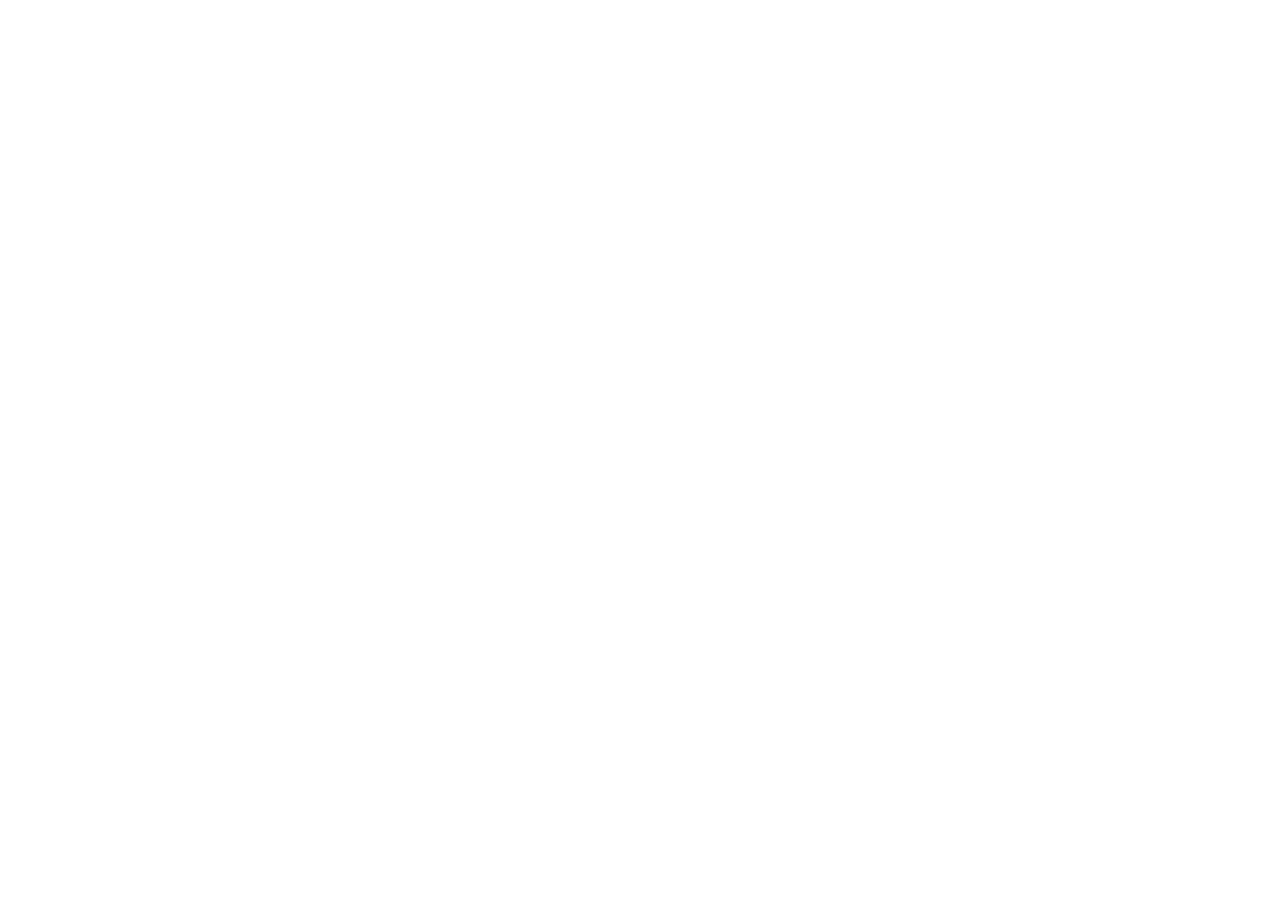
==== index.html @ d7250aea "first commit" ====
<!DOCTYPE html>
<html lang="en">
<head>
    <meta charset="UTF-8">
    <meta name="viewport" content="width=device-width, initial-scale=1.0">
    <title>Document</title>
</head>
<body>
    
</body>
</html>
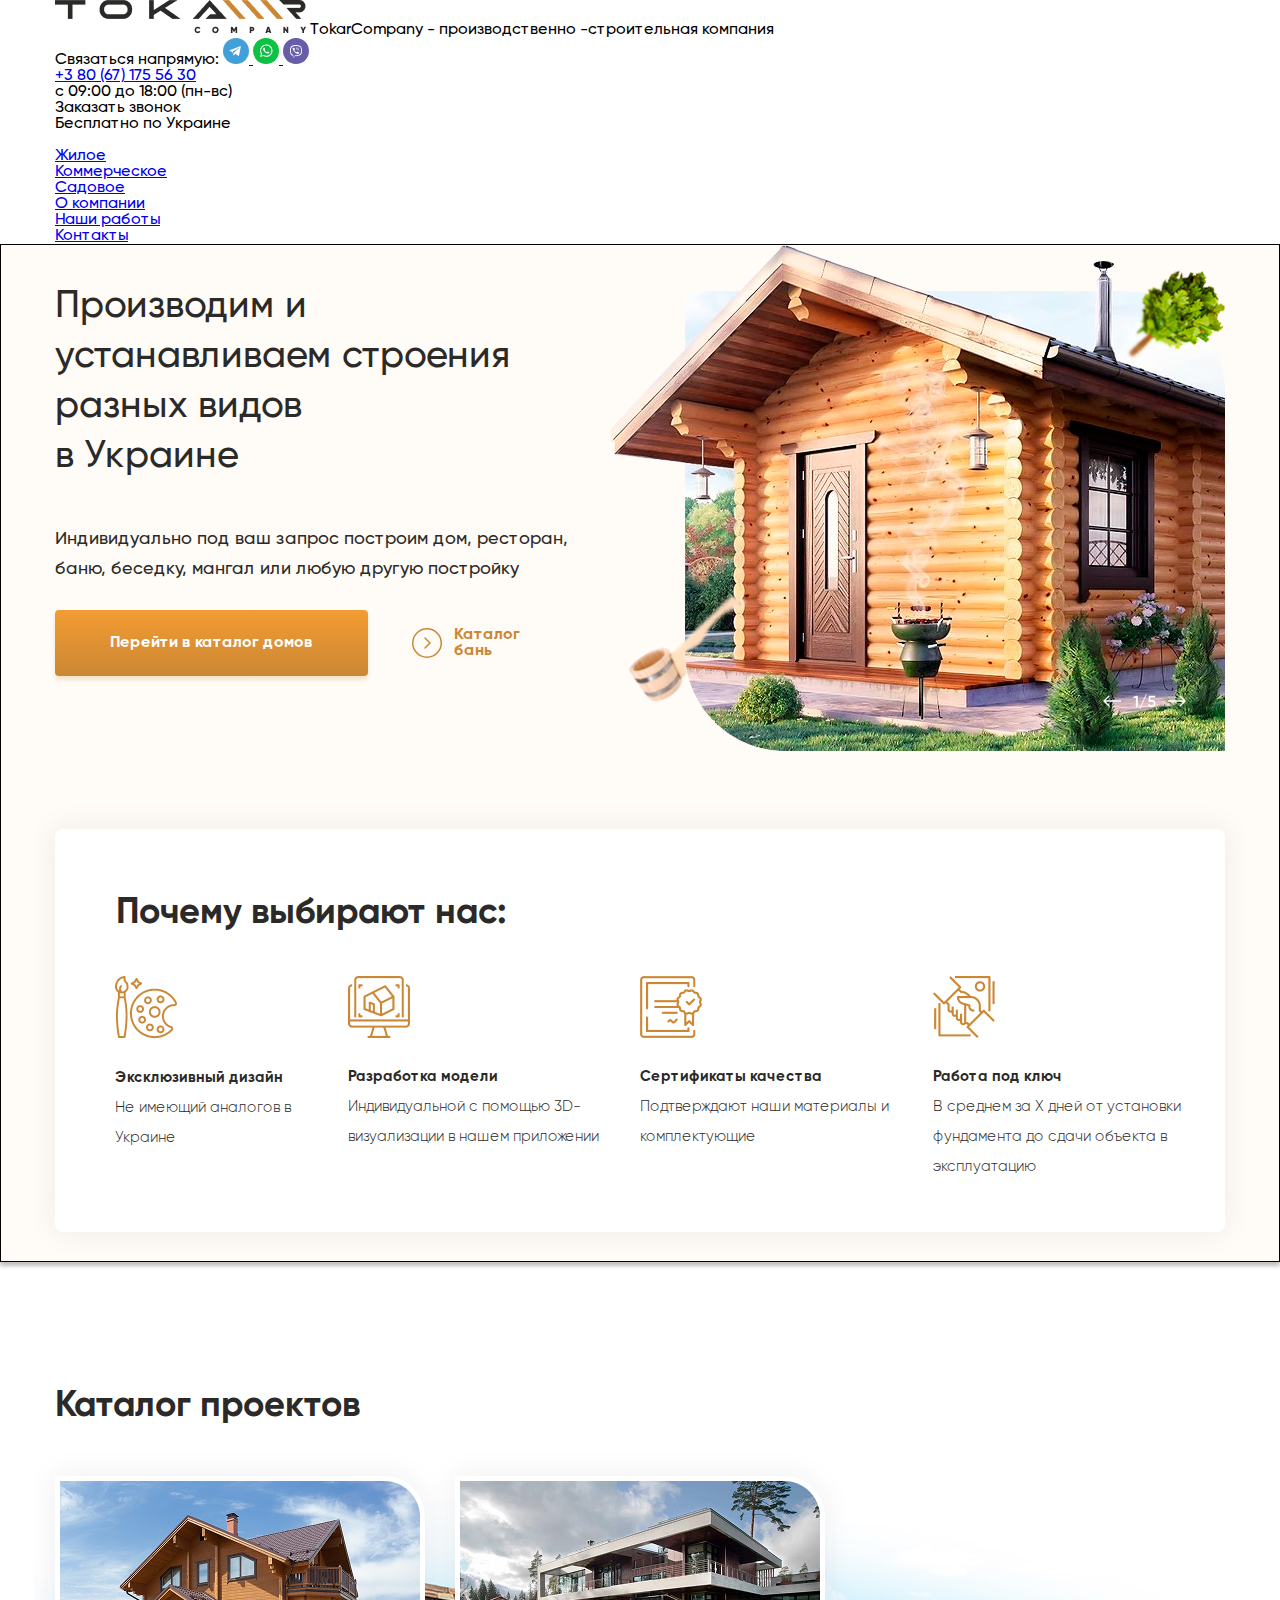
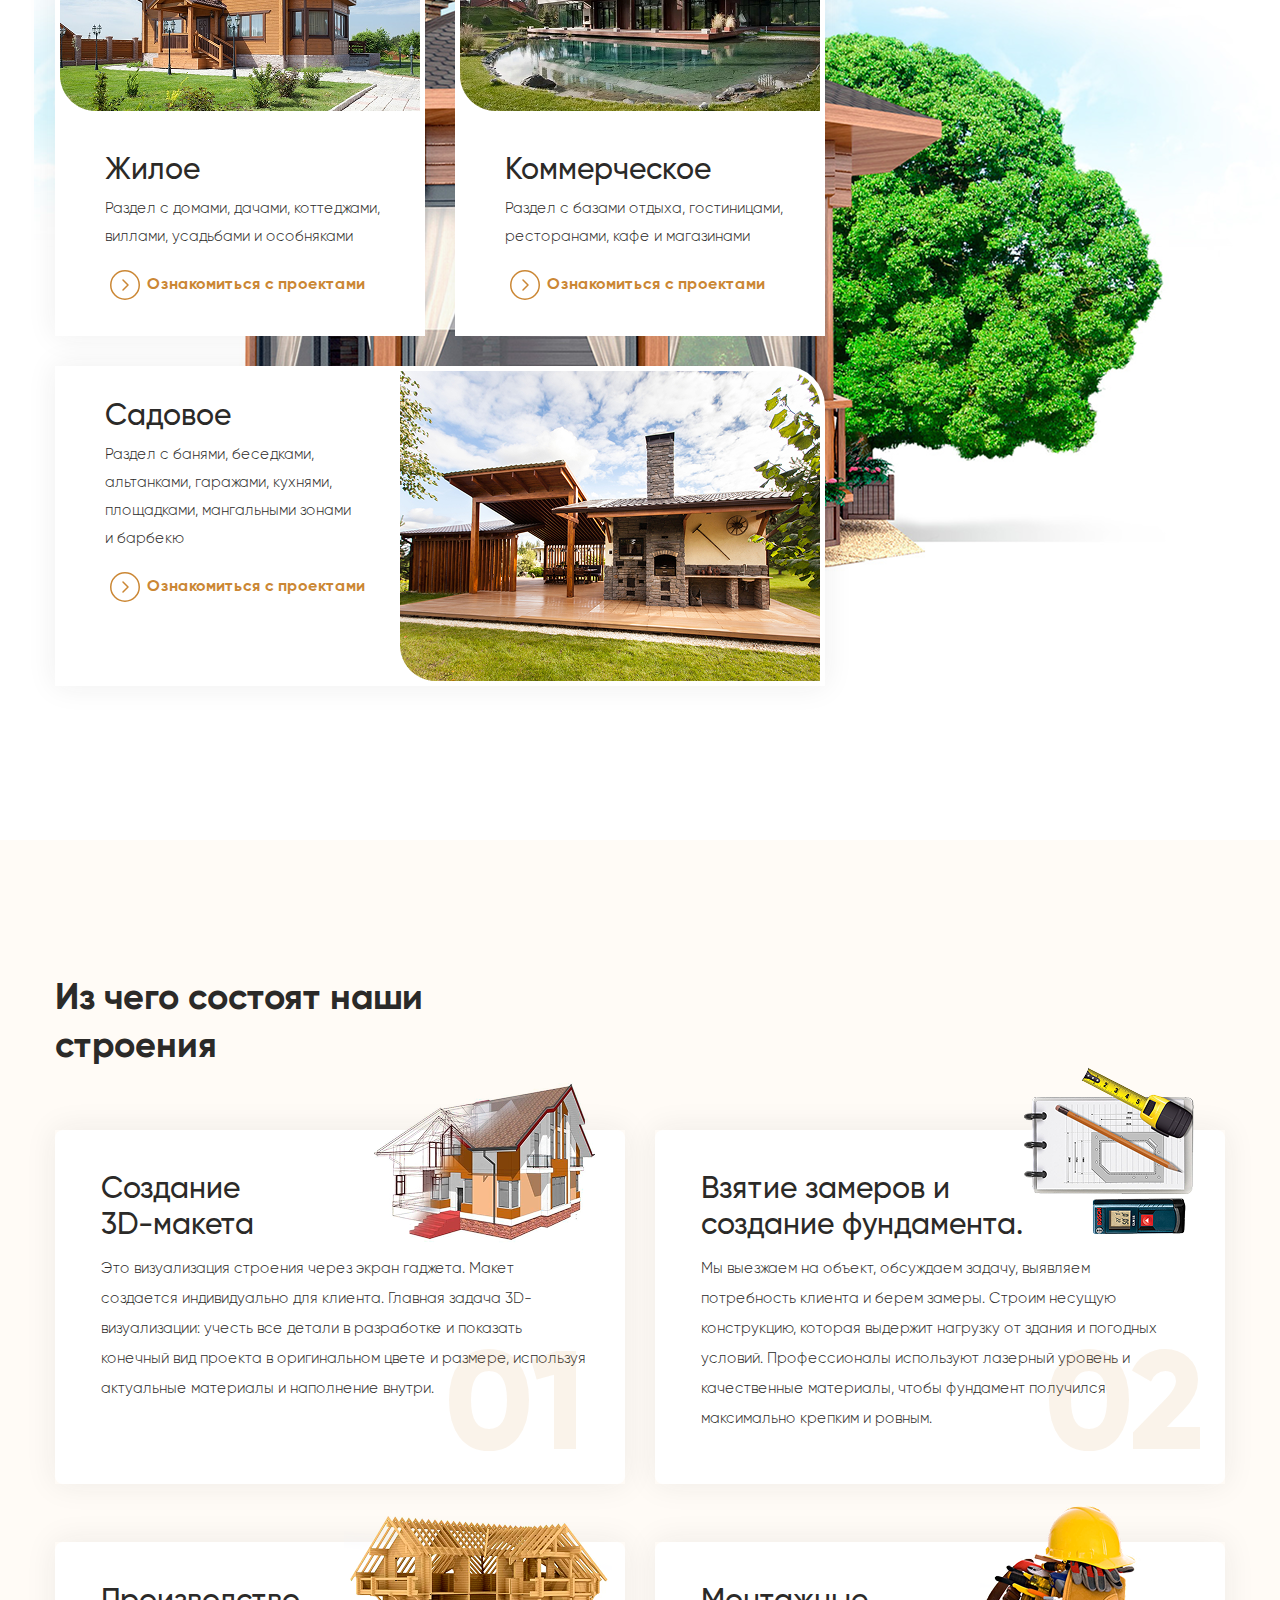
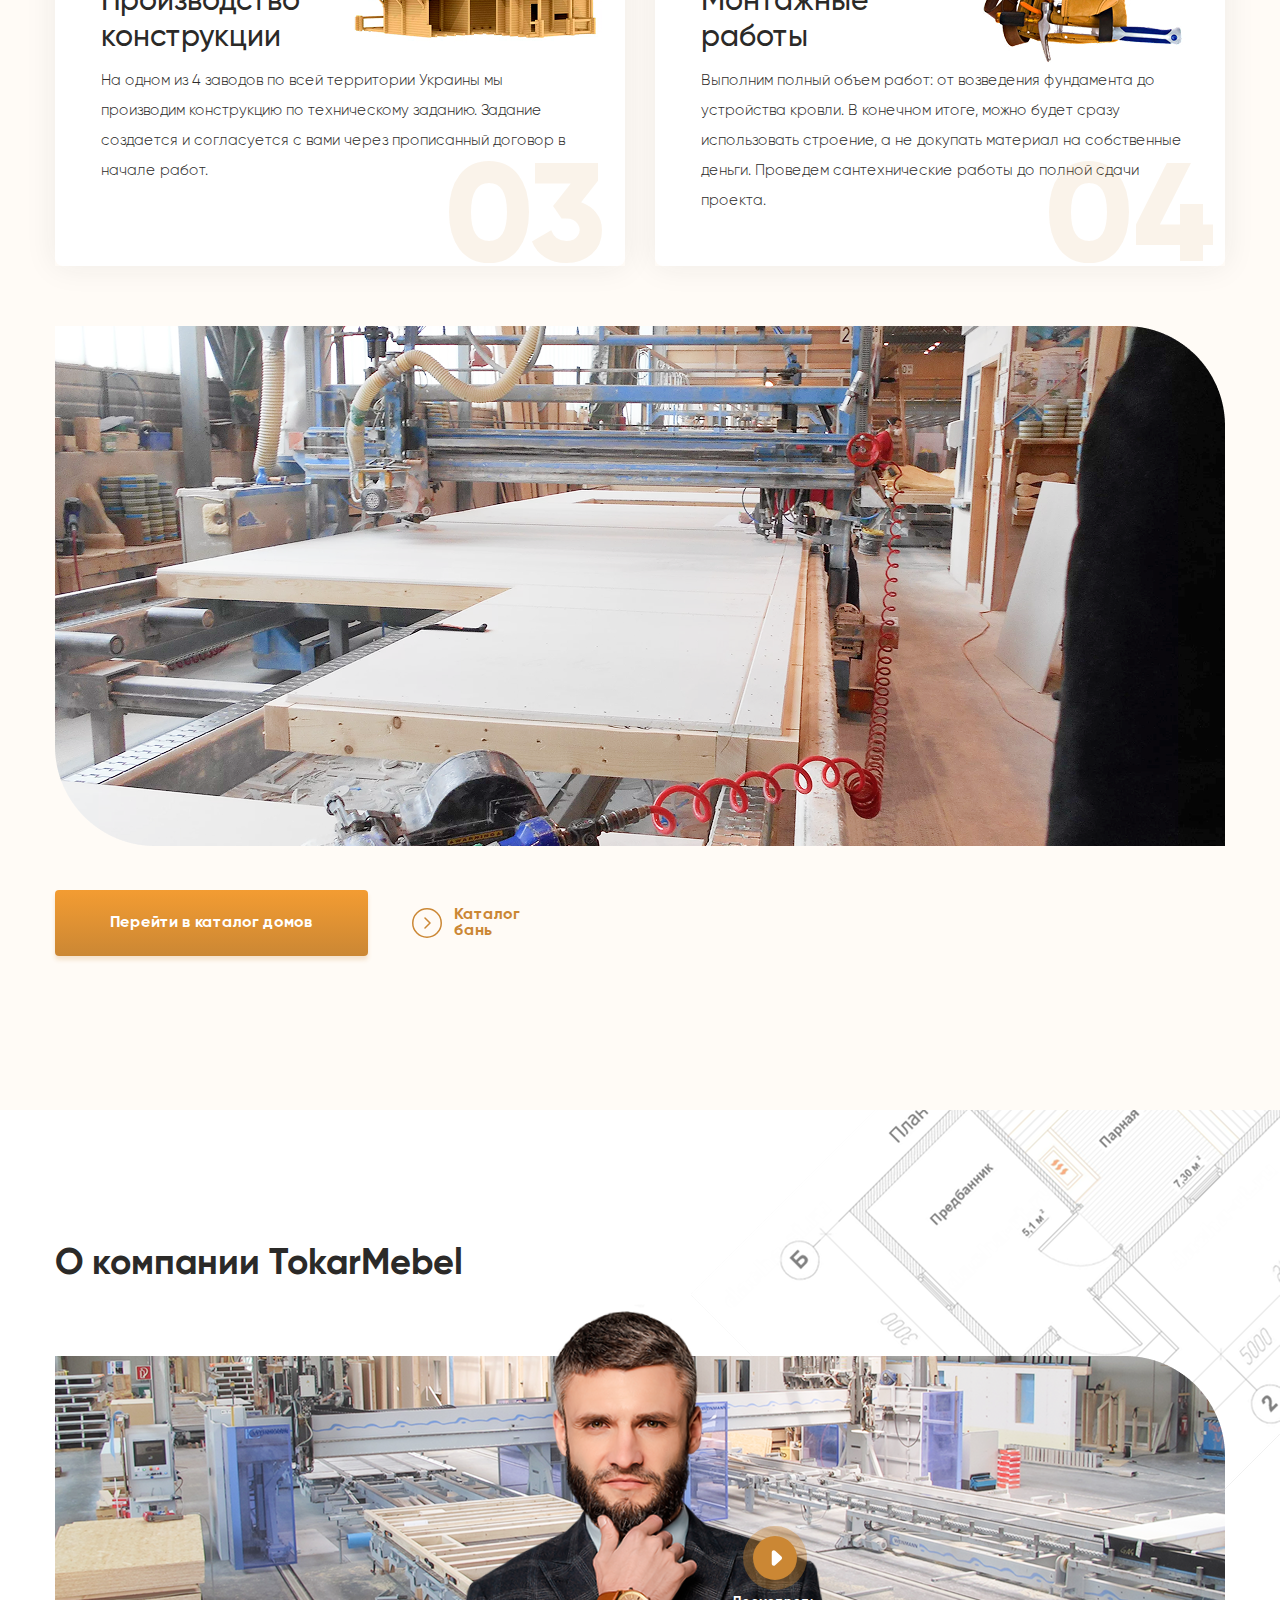
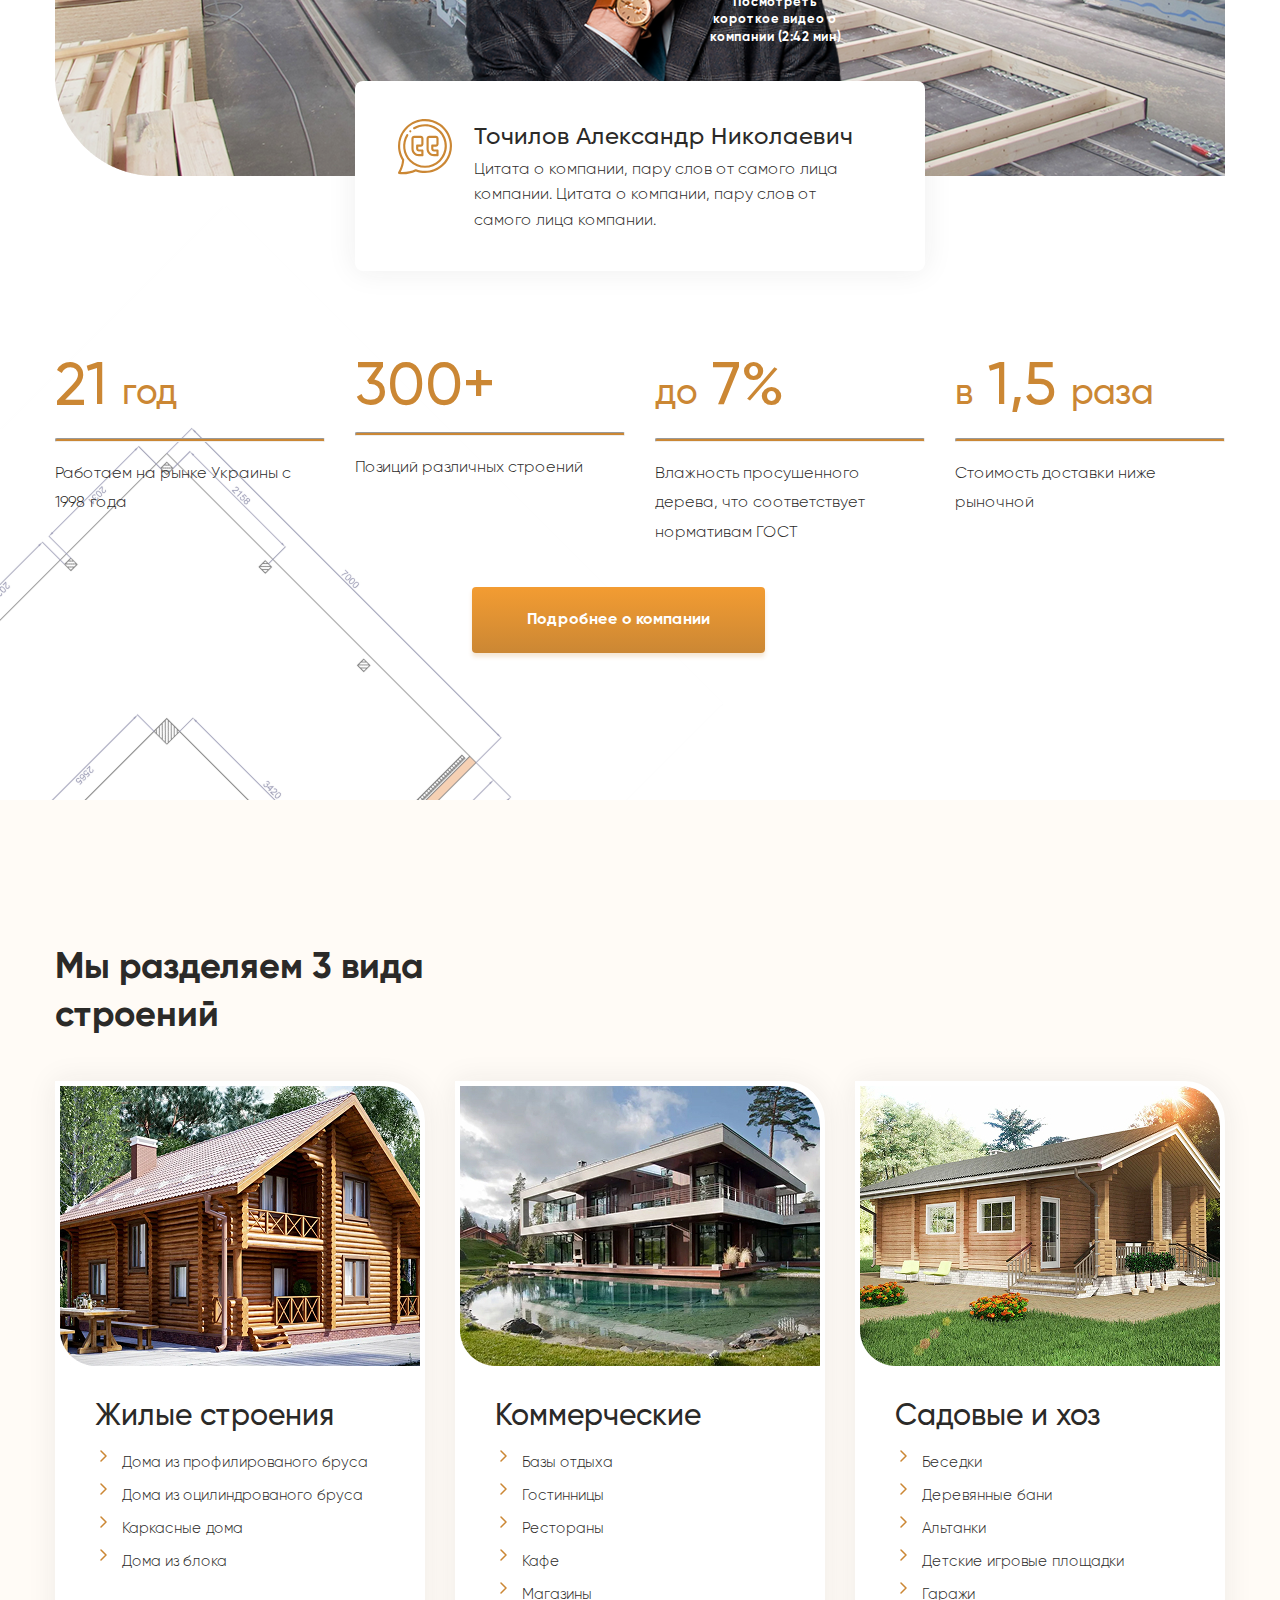
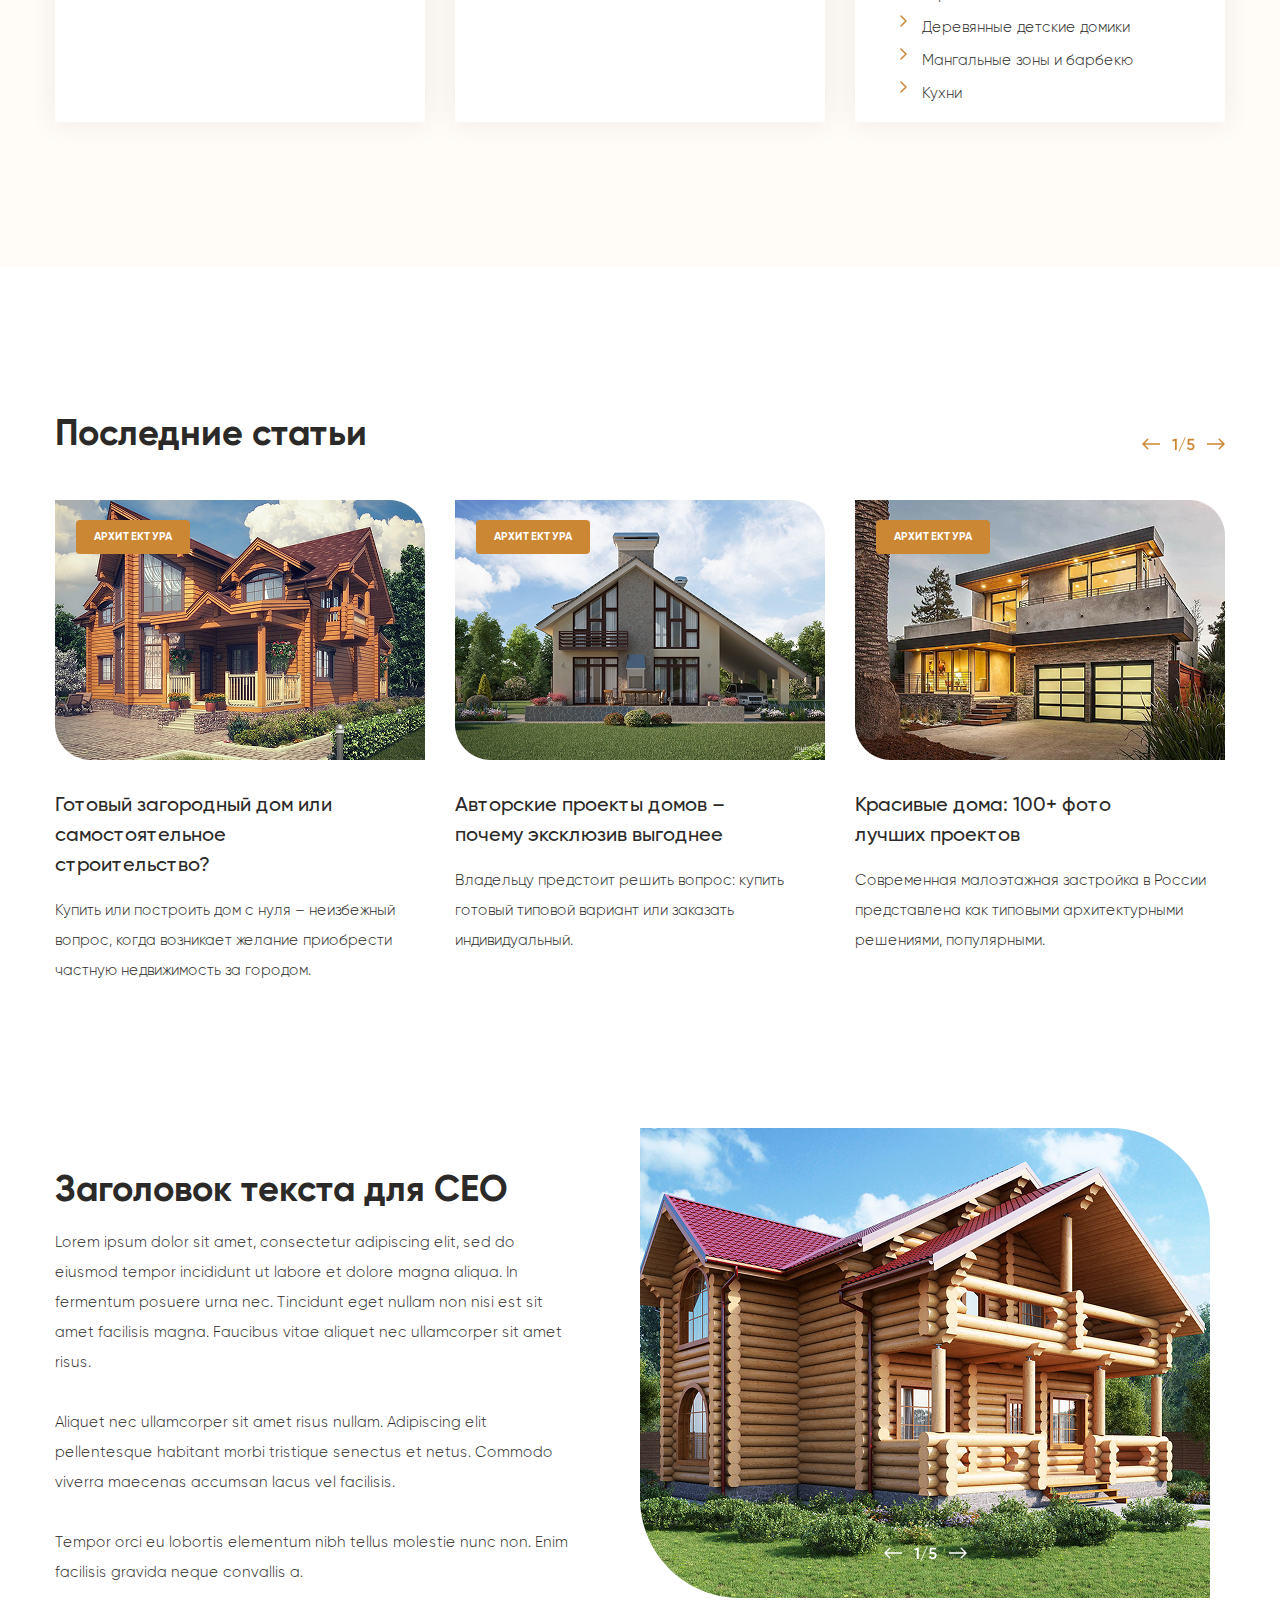
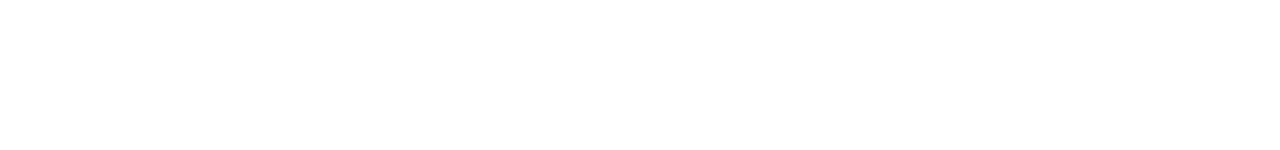
==== commit ca9b2fbf: "main project index" ====
--- a/index.html
+++ b/index.html
@@ -1,11 +1,401 @@
 <!DOCTYPE html>
 <html lang="en">
+
 <head>
     <meta charset="UTF-8">
     <meta name="viewport" content="width=device-width, initial-scale=1.0">
     <title>Document</title>
+    <link rel="stylesheet" href="css/style.css">
+    <link rel="stylesheet" href="css/btn.css">
+    <link rel="stylesheet" href="css/variables.css">
+    <link rel="stylesheet" href="fonts/fonts.css">
 </head>
+
 <body>
-    
+
+    <div class="wrapper">
+
+        <section>
+            <header class="center">
+                <div class="header-top">
+                    <div class="logo">
+                        <img src="images/logo.png" alt="logo">
+                        <span>TokarCompany - производственно -строительная компания</span>
+                    </div>
+                    <div class="contact">
+                        <span>Связаться напрямую:</span>
+                        <a href="#"><img src="images/telegram.svg" alt="Telegram" title="Telegram">
+                        </a>
+                        <a href="#"><img src="images/WhatsApp.svg" alt="WhatsApp" title="WhatsApp">
+                        </a>
+                        <a href="#"><img src="images/viber.svg" alt="Viber" title="Viber">
+                        </a>
+                    </div>
+                    <div class="work-time">
+                        <a class="number" href="#">+3 80 (67) 175 56 30</a>
+                        <p class="work-to">с 09:00 до 18:00 (пн-вс)</p>
+                        <a class="ordercall-btn">Заказать звонок</a>
+                        <p class="call-free">Бесплатно по Украине</p>
+                    </div>
+                    <div class="switch-language">
+                        <img src="" alt="">
+                    </div>
+                </div>
+                <div class="header-bottom">
+                    <nav class="menu">
+                        <ul class="color-brown">
+                            <li><a href="#">Жилое</a></li>
+                            <li><a href="#">Коммерческое</a></li>
+                            <li><a href="#">Садовое</a></li>
+                        </ul>
+                        <ul class="color-white">
+                            <li><a href="#">О компании</a></li>
+                            <li><a href="#">Наши работы</a></li>
+                            <li><a href="#">Контакты</a></li>
+                        </ul>
+                    </nav>
+                </div>
+            </header>
+        </section>
+        <section class="first-container">
+            <div class="center">
+                
+
+                <div class="head-content">
+                    <div class="left-content">
+                        <h1>Производим и <br> устанавливаем строения разных видов <br>
+                            в Украине</h1>
+                        <p>Индивидуально под ваш запрос построим дом, ресторан, баню, беседку, мангал или любую другую
+                            постройку</p>
+                        <div class="btn-wrap">
+                            <a class="btn-catalog" href="#">Перейти в каталог домов</a>
+                            <a class="btn-catalog-ban" href="#"><img src="images/arrowleft.svg" alt="arrow"><img
+                                    src="images/arrowright.svg" alt="arrow" title="Нажми на меня"><span>Каталог
+                                    бань</span></a>
+                        </div>
+                    </div>
+
+                    <div class="right-content">
+                        <img src="images/house.png" alt="house" title="Дом">
+                    </div>
+
+                    <div class="bottom-content">
+                        <h3>Почему выбирают нас:</h3>
+                        <div class="all-box">
+                            <div class="box-content">
+                                <img src="images/box-content1.png" alt="box-content1">
+                                <p>Эксклюзивный дизайн</p>
+                                <p> Не имеющий аналогов в Украине</p>
+                            </div>
+                            <div class="box-content">
+                                <img src="images/box-content2.png" alt="box-content2">
+                                <p>Разработка модели </p>
+                                <p>Индивидуальной с помощью 3D-визуализации в нашем приложении</p>
+                            </div>
+                            <div class="box-content">
+                                <img src="images/box-content3.png" alt="box-content3">
+                                <p>Сертификаты качества</p>
+                                <p>Подтверждают наши материалы и комплектующие</p>
+                            </div>
+                            <div class="box-content">
+                                <img src="images/box-content4.png" alt="box-content4">
+                                <p>Работа под ключ</p>
+                                <p>В среднем за Х дней от установки фундамента до сдачи объекта в эксплуатацию</p>
+                            </div>
+                        </div>
+                    </div>
+                </div>
+
+            </div>
+        </section>
+
+        <section class="cat-proj">
+            <div class="content center">
+                <h3>Каталог проектов</h3>
+                <div class="boxs">
+                    <div class="box-item1">
+                        <img src="images/cat-proj1.png" alt="cat-proj1">
+                        <h5>Жилое</h5>
+                        <p>Раздел с домами, дачами, коттеджами, виллами, усадьбами и особняками</p>
+                        <div class="btn-wrap">
+                            <a class="btn-catalog-ban" href="#"><img src="images/arrowleft.svg" alt="arrow">
+                                <img src="images/arrowright.svg" alt="arrow" title="Нажми на меня"><span class="btn-text">Ознакомиться с проектами</span></a>
+                        </div>
+                    </div>
+                    <div class="box-item1">
+                        <img src="images/cat-proj2.png" alt="cat-proj2">
+                        <h5>Коммерческое</h5>
+                            <p>Раздел с базами отдыха, гостиницами, ресторанами, кафе и магазинами</p>
+                            <div class="btn-wrap">
+                                <a class="btn-catalog-ban" href="#"><img src="images/arrowleft.svg" alt="arrow"><img
+                                        src="images/arrowright.svg" alt="arrow" title="Нажми на меня"><span class="btn-text">Ознакомиться с проектами</span></a>
+                            </div>
+                    </div>
+                    <div class="box-item2">
+                        <div>
+                            <h5>Садовое</h5>
+                        <p>Раздел с банями, беседками, альтанками, гаражами, кухнями, площадками, мангальными зонами и барбекю</p>
+                        
+                        <div class="btn-wrap">
+                            <a class="btn-catalog-ban" href="#"><img src="images/arrowleft.svg" alt="arrow">
+                                <img src="images/arrowright.svg" alt="arrow" title="Нажми на меня"><span class="btn-text">Ознакомиться с проектами</span></a>
+                        </div>
+                    </div>
+                        <img src="images/cat-proj3.png" alt="cat-proj3">
+                    </div>
+                </div>
+            </div>
+        </section>
+
+        <section class="catalouge-projects">
+            <div class="content-box center">
+                <h3>Из чего состоят наши <br> строения</h3>
+                <div class="all-box">
+                    <div class="box">
+                        <div class="box-content">
+                            <h4>
+                                Создание <br> 3D-макета
+                            </h4>
+                            <p>
+                                Это визуализация строения через экран гаджета. Макет создается индивидуально для
+                                клиента.
+                                Главная задача 3D-визуализации: учесть все детали в разработке и показать конечный вид
+                                проекта в
+                                оригинальном цвете и размере, используя актуальные материалы и наполнение внутри.
+                            </p>
+                            <span>01</span>
+                        </div>
+                        <img class="box1" src="images/box1.png" alt="box1">
+                    </div>
+
+                    <div class="box">
+                        <div class="box-content">
+                            <h4>
+                                Взятие замеров и <br> создание фундамента.
+                            </h4>
+                            <p>Мы выезжаем на объект, обсуждаем задачу, выявляем потребность клиента и берем замеры.
+                                Строим
+                                несущую конструкцию, которая выдержит нагрузку от здания и погодных условий.
+                                Профессионалы
+                                используют лазерный уровень и качественные материалы, чтобы фундамент получился
+                                максимально
+                                крепким и ровным.</p>
+                            <span>02</span>
+                        </div>
+                        <img class="box2" src="images/box2.png" alt="box2">
+                    </div>
+
+                    <div class="box">
+                        <div class="box-content">
+                            <h4>Производство <br> конструкции
+                            </h4>
+                            <p>На одном из 4 заводов по всей территории Украины мы производим конструкцию по
+                                техническому
+                                заданию. Задание создается и согласуется с вами через прописанный договор в начале
+                                работ.</p>
+                            <span>03</span>
+                        </div>
+                        <img class="box3" src="images/box3.png" alt="box3">
+                    </div>
+                    <div class="box">
+                        <div class="box-content">
+                            <h4>
+                                Монтажные <br> работы
+                            </h4>
+                            <p>Выполним полный объем работ: от возведения фундамента до устройства кровли. В конечном
+                                итоге,
+                                можно будет сразу использовать строение, а не докупать материал на собственные деньги.
+                                Проведем
+                                сантехнические работы до полной сдачи проекта.</p>
+                            <span>04</span>
+                        </div>
+                        <img class="box4" src="images/box4.png" alt="box4">
+                    </div>
+                </div>
+            </div>
+
+            <div class="box-img center">
+                <img src="images/box-img.png" alt="box-img">
+                <div class="btn-wrap">
+                    <a class="btn-catalog" href="#">Перейти в каталог домов</a>
+                    <a class="btn-catalog-ban" href="#">
+                        <img src="images/arrowleft.svg" alt="left" title="нажми на меня">
+                        <img src="images/arrowright.svg" alt="arrow" title="Нажми на меня">
+                        <span>Каталог бань</span>
+                    </a>
+                </div>
+            </div>
+        </section>
+
+        <section class="about-company">
+            <img class="left-back" src="images/about-company1.png" alt="about-company1">
+            <img class="right-back" src="images/about-company2.png" alt="about-company2">
+            <div class="content center">
+                <h3>
+                    О компании TokarMebel
+                </h3>
+                <div class="content-top">
+                    <img class="img-back" src="images/about-back.png" alt="">
+                    <img class="foto-img" src="images/about-foto.png" alt="foto" class="foto">
+                    <div class="comments">
+                        <img src="images/about-comment.svg" alt="comments">
+                        <div>
+                            <h4>
+                                Точилов Александр Николаевич
+                            </h4>
+                            <p>
+                                Цитата о компании, пару слов от самого лица компании. Цитата о компании, пару слов от
+                                самого
+                                лица компании.
+                            </p>
+                        </div>
+                    </div>
+                    <div class="play">
+                        <a href="#"><img src="images/about-play.svg" alt="play"></a>
+                        <p>
+                            Посмотреть короткое видео о компании (2:42 мин)
+                        </p>
+                    </div>
+                </div>
+
+                <div class="content-bottom">
+                    <div class="box">
+                        <p>21 <span>год</span></p>
+                        <hr>
+                        <p>Работаем на рынке Украины с 1998 года</p>
+                    </div>
+                    <div class="box">
+                        <p>300+</p>
+                        <hr>
+                        <p>Позиций различных строений</p>
+                    </div>
+                    <div class="box">
+                        <p><span>до</span> 7%</p>
+                        <hr>
+                        <p>Влажность просушенного дерева, что соответствует нормативам ГОСТ</p>
+                    </div>
+                    <div class="box">
+                        <p><span>в</span> 1,5 <span>раза</span></p>
+                        <hr>
+                        <p>Стоимость доставки ниже рыночной</p>
+                    </div>
+                </div>
+                <div class="btn-wrap">
+                    <a class="btn-catalog" href="#">Подробнее о компании</a>
+                </div>
+            </div>
+        </section>
+
+        <section class="type-building">
+            <div class="cont center">
+                <h3>
+                    Мы разделяем 3 вида <br> строений
+                </h3>
+
+                <div class="card">
+                    <div class="card-item">
+                        <img class="top" src="images/build1.jpg" alt="build1">
+                        <h5>Жилые строения</h5>
+                        <a href="#"><img src="images/arrowright.svg" alt="arrow">Дома из профилированого бруса</a>
+                        <a href="#"><img src="images/arrowright.svg" alt="arrow">Дома из оцилиндрованого бруса</a>
+                        <a href="#"><img src="images/arrowright.svg" alt="arrow">Каркасные дома</a>
+                        <a href="#"><img src="images/arrowright.svg" alt="arrow">Дома из блока</a>
+                    </div>
+                    <div class="card-item">
+                        <img class="top" src="images/build2.jpg" alt="build2">
+                        <h5>Коммерческие</h5>
+                        <a href="#"><img src="images/arrowright.svg" alt="arrow">Базы отдыха</a>
+                        <a href="#"><img src="images/arrowright.svg" alt="arrow">Гостинницы</a>
+                        <a href="#"><img src="images/arrowright.svg" alt="arrow">Рестораны</a>
+                        <a href="#"><img src="images/arrowright.svg" alt="arrow">Кафе</a>
+                        <a href="#"><img src="images/arrowright.svg" alt="arrow">Магазины</a>
+                    </div>
+                    <div class="card-item">
+                        <img class="top" src="images/build3.jpg" alt="build3">
+                        <h5>Садовые и хоз</h5>
+                        <a href="#"><img src="images/arrowright.svg" alt="arrow">Беседки</a>
+                        <a href="#"><img src="images/arrowright.svg" alt="arrow">Деревянные бани</a>
+                        <a href="#"><img src="images/arrowright.svg" alt="arrow">Альтанки</a>
+                        <a href="#"><img src="images/arrowright.svg" alt="arrow">Детские игровые площадки</a>
+                        <a href="#"><img src="images/arrowright.svg" alt="arrow">Гаражи</a>
+                        <a href="#"><img src="images/arrowright.svg" alt="arrow">Деревянные детские домики</a>
+                        <a href="#"><img src="images/arrowright.svg" alt="arrow">Мангальные зоны и барбекю</a>
+                        <a href="#"><img src="images/arrowright.svg" alt="arrow">Кухни</a>
+                    </div>
+                </div>
+            </div>
+        </section>
+
+        <section class="last-article">
+            <div class="article-box center">
+                <div class="slider">
+                    <h3>Последние статьи</h3>
+                    <img src="images/slider.svg" alt="slider" title="Переключатель слайдов">
+                </div>
+                <div class="boxs">
+                    <div class="box">
+                        <div class="box-image">
+                            <img src="images/article1.jpg" alt="article1">
+                            <span>
+                                Архитектура
+                            </span>
+                        </div>
+                        <div class="txt">
+                            <h5>Готовый загородный дом или самостоятельное строительство?</h5>
+                            <p>Купить или построить дом с нуля – неизбежный вопрос, когда возникает желание приобрести
+                                частную недвижимость за городом. </p>
+                        </div>
+                    </div>
+                    <div class="box">
+                        <div class="box-image">
+                            <img src="images/article2.jpg" alt="article2">
+                            <span>
+                                Архитектура
+                            </span>
+                        </div>
+                        <div class="txt">
+                            <h5>Авторские проекты домов – почему эксклюзив выгоднее</h5>
+                            <p>Владельцу предстоит решить вопрос: купить готовый типовой вариант или заказать
+                                индивидуальный. </p>
+                        </div>
+                    </div>
+                    <div class="box">
+                        <div class="box-image">
+                            <img src="images/article3.jpg" alt="article3">
+                            <span>
+                                Архитектура
+                            </span>
+                        </div>
+                        <div class="txt">
+                            <h5>Красивые дома: 100+ фото лучших проектов</h5>
+                            <p>Современная малоэтажная застройка в России представлена как типовыми архитектурными
+                                решениями, популярными.</p>
+                        </div>
+                    </div>
+                </div>
+
+                <div class="ceo">
+                    <div class="ceo-txt">
+                        <h5>Заголовок текста для СЕО</h5>
+                        <p>Lorem ipsum dolor sit amet, consectetur adipiscing elit, sed do eiusmod tempor incididunt ut
+                            labore et dolore magna aliqua. In fermentum posuere urna nec. Tincidunt eget nullam non nisi
+                            est sit amet facilisis magna. Faucibus vitae aliquet nec ullamcorper sit amet risus.
+                            <br><br>
+                            Aliquet nec ullamcorper sit amet risus nullam. Adipiscing elit pellentesque habitant morbi
+                            tristique senectus et netus. Commodo viverra maecenas accumsan lacus vel facilisis. <br><br>
+                            Tempor orci eu lobortis elementum nibh tellus molestie nunc non. Enim facilisis gravida
+                            neque convallis a.
+                        </p>
+                    </div>
+                    <div class="ceo-img">
+                        <img src="images/ceo.jpg" alt="ceo">
+                    </div>
+                </div>
+            </div>
+        </section>
+
+    </div>
+
 </body>
+
 </html>--- a/css/style.css
+++ b/css/style.css
@@ -0,0 +1,855 @@
+html,
+body,
+div,
+span,
+applet,
+object,
+iframe,
+h1,
+h2,
+h3,
+h4,
+h5,
+h6,
+p,
+blockquote,
+pre,
+a,
+abbr,
+acronym,
+address,
+big,
+cite,
+code,
+del,
+dfn,
+em,
+img,
+ins,
+kbd,
+q,
+s,
+samp,
+small,
+strike,
+strong,
+sub,
+sup,
+tt,
+var,
+b,
+u,
+i,
+center,
+dl,
+dt,
+dd,
+ol,
+ul,
+li,
+fieldset,
+form,
+label,
+legend,
+table,
+caption,
+tbody,
+tfoot,
+thead,
+tr,
+th,
+td,
+article,
+aside,
+canvas,
+details,
+embed,
+figure,
+figcaption,
+footer,
+header,
+hgroup,
+menu,
+nav,
+output,
+ruby,
+section,
+summary,
+time,
+mark,
+audio,
+video {
+    margin: 0;
+    padding: 0;
+    border: 0;
+    font-size: 100%;
+    font: inherit;
+    vertical-align: baseline;
+}
+
+article,
+aside,
+details,
+figcaption,
+figure,
+footer,
+header,
+hgroup,
+menu,
+nav,
+section {
+    display: block;
+}
+
+body {
+    line-height: 1;
+    font-family: 'Gilroy';
+}
+
+ol,
+ul {
+    list-style: none;
+}
+
+blockquote,
+q {
+    quotes: none;
+}
+
+blockquote:before,
+blockquote:after,
+q:before,
+q:after {
+    content: '';
+    content: none;
+}
+
+table {
+    border-collapse: collapse;
+    border-spacing: 0;
+}
+
+.wrapper {
+    max-width: 1920px;
+    width: 100%;
+    margin: 0 auto;
+}
+
+.center {
+    max-width: 1170px;
+    width: 100%;
+    margin: 0 auto;
+}
+
+/* first-container */
+/* header */
+
+.first-container {
+    background-color: var(--6);
+    border: 1px solid #000;
+    box-shadow: 0 4px 4px 0 rgba(0, 0, 0, 0.25);
+}
+
+.first-container .header-top {
+    display: grid;
+    grid-template-columns: repeat(4, 1fr);
+    margin-top: 22px;
+}
+
+.first-container .header-top .logo {
+    display: grid;
+    grid-template-columns: 251px 255px;
+    column-gap: 30px;
+}
+
+.first-container .header-top .logo img {
+    width: 251px;
+    height: 36px;
+}
+
+.first-container .header-top .logo span {
+    font-weight: 600;
+    font-size: 13px;
+    line-height: 138%;
+    letter-spacing: 0.08em;
+    color: var(--1);
+}
+
+.first-container .header-top .contact {
+    display: flex;
+    flex-direction: row;
+    flex-wrap: wrap;
+    margin-right: 10px;
+    gap: 4px;
+    margin-left: 34px;
+}
+
+.first-container .header-top .contact a {
+    text-decoration: none;
+}
+
+.first-container .header-top .contact a img {
+    width: 26px;
+    height: 26px;
+}
+
+.first-container .header-top .contact span {
+    font-weight: 600;
+    font-size: 12px;
+    line-height: 150%;
+    letter-spacing: 0.08em;
+    color: var(--1);
+    margin-right: 40px;
+    margin-bottom: -20px;
+}
+
+.first-container .header-top .work-time .number {
+    font-weight: 700;
+    font-size: 20px;
+    line-height: 80%;
+    text-align: right;
+    color: var(--1);
+}
+
+.first-container .header-top .work-time .work-to {
+    font-weight: 400;
+    font-size: 12px;
+    line-height: 150%;
+    letter-spacing: 0.08em;
+    color: var(--1);
+}
+
+.first-container .header-top .work-time .ordercall-free {
+    font-weight: 700;
+    font-size: 13px;
+    line-height: 123%;
+    text-align: center;
+    color: var(--3);
+}
+
+.first-container .header-top .work-time .call-free {
+    font-weight: 400;
+    font-size: 11px;
+    line-height: 164%;
+    letter-spacing: 0.08em;
+    color: var(--1);
+}
+
+.first-container .header-bottom .menu .color-brown li {
+    border-radius: 8px;
+    width: 620px;
+    height: 72px;
+    box-shadow: 0 0 20px 0 rgba(43, 42, 40, 0.2);
+    background: var(--7);
+    display: flex;
+    justify-content: space-around;
+    align-items: center;
+    stroke-width: 1px;
+    stroke: #e5ebf2;
+}
+
+.first-container .header-bottom .menu .color-brown li a {
+    text-decoration: none;
+}
+
+/* head-content */
+
+.first-container .head-content {
+    display: grid;
+    grid-template-columns: 1fr 1fr;
+    column-gap: 6px;
+    row-gap: 74px;
+}
+
+.first-container .head-content .left-content h1 {
+    font-weight: 400;
+    font-size: 38px;
+    line-height: 132%;
+    color: var(--1);
+    margin-top: 37px;
+    margin-bottom: 41px;
+}
+
+.first-container .head-content .left-content p {
+    font-weight: 400;
+    font-size: 18px;
+    line-height: 167%;
+    color: var(--1);
+    margin-bottom: 26px;
+}
+
+.first-container .head-content .bottom-content {
+    grid-column: 1 / 3;
+    justify-self: center;
+    box-shadow: 0 0 30px 0 rgba(43, 42, 40, 0.08);
+    background: var(--3);
+    border-radius: 8px;
+    margin-bottom: 29px;
+}
+
+.first-container .head-content .bottom-content .all-box {
+    display: grid;
+    grid-template-columns: 1fr 1fr 1fr 1fr;
+    justify-items: center;
+    margin-bottom: 50px;
+}
+
+.first-container .head-content .bottom-content h3 {
+    font-weight: 700;
+    font-size: 36px;
+    line-height: 161%;
+    color: var(--1);
+    margin-top: 56px;
+    margin-bottom: 33px;
+    margin-left: 61px;
+}
+
+.first-container .head-content .bottom-content .all-box .box-content:first-of-type {
+    margin-left: 60px;
+}
+
+.first-container .head-content .bottom-content .all-box .box-content p:first-of-type {
+    font-weight: 700;
+    font-size: 15px;
+    line-height: 200%;
+    color: var(--1);
+    margin-top: 20px;
+}
+
+.first-container .head-content .bottom-content .all-box .box-content p:last-of-type {
+    font-weight: 300;
+    font-size: 15px;
+    line-height: 200%;
+    color: var(--1);
+}
+
+/* cat=proj */
+
+.cat-proj {
+    background-image: url(../images/cot-proj.png);
+    background-repeat: no-repeat;
+    background-position-x: right;
+    background-position-y: bottom;
+    margin-top: 116px;
+    margin-bottom: 154px;
+}
+
+.cat-proj .content h3 {
+    font-weight: 700;
+    font-size: 36px;
+    line-height: 161%;
+    color: var(--1);
+    margin-bottom: 40px
+}
+
+.cat-proj .content .boxs {
+    display: grid;
+    grid-template-columns: 370px 370px;
+    grid-gap: 30px;
+}
+
+.cat-proj .content .boxs .box-item1 {
+    border-radius: 0 40px 0 0;
+    box-shadow: 0 0 30px 0 rgba(43, 42, 40, 0.08);
+    background: var(--3);
+    height: 460px;
+}
+
+.cat-proj .content .boxs .box-item1 img {
+    margin: 5px;
+}
+
+.cat-proj .content .boxs .box-item1 h5 {
+    font-weight: 400;
+    font-size: 30px;
+    line-height: 100%;
+    color: var(--1);
+    margin-top: 36px;
+    margin-bottom: 9px;
+    margin-left: 50px;
+}
+
+.cat-proj .content .boxs .box-item1 p {
+    font-weight: 300;
+    font-size: 15px;
+    line-height: 187%;
+    color: var(--1);
+    margin-left: 50px;
+}
+
+.cat-proj .content .boxs .btn-wrap {
+    margin-left: 50px;
+    margin-top: 14px;
+}
+
+.cat-proj .content .boxs .btn-wrap .btn-catalog-ban {
+    white-space: nowrap;
+}
+
+.cat-proj .content .boxs .btn-wrap .btn-catalog-ban span{
+    padding-top: 10px;
+}
+
+.cat-proj .content .boxs .box-item2 {
+    grid-column: 1 / 3;
+    display: grid;
+    grid-template-columns: 1fr 1fr;
+    border-radius: 0 40px 0 0;
+    box-shadow: 0 0 30px 0 rgba(43, 42, 40, 0.08);
+    background: var(--3);
+}
+
+.cat-proj .content .boxs .box-item2 h5 {
+    font-weight: 400;
+    font-size: 30px;
+    line-height: 100%;
+    color: var(--1);
+    margin-top: 36px;
+    margin-bottom: 9px;
+    margin-left: 50px;
+}
+
+.cat-proj .content .boxs .box-item2 p {
+    font-weight: 300;
+    font-size: 15px;
+    line-height: 187%;
+    color: var(--1);
+    margin-left: 50px;
+    padding-right: 42px;
+}
+
+.cat-proj .content .boxs .box-item2 img {
+    margin: 5px;
+}
+
+/* catalouge-projects */
+
+.catalouge-projects {
+    background-color: var(--6);
+    padding-bottom: 154px;
+}
+
+.catalouge-projects .content-box h3 {
+    font-weight: 700;
+    font-size: 36px;
+    line-height: 133%;
+    color: var(--1);
+    padding-top: 136px;
+    margin-bottom: 58px;
+}
+
+.catalouge-projects .content-box .all-box {
+    display: grid;
+    grid-template-columns: 1fr 1fr;
+    column-gap: 30px;
+    row-gap: 58px;
+    margin-bottom: 60px;
+    position: relative;
+}
+
+.catalouge-projects .content-box .all-box .box {
+    background-color: var(--3);
+    border-radius: 8px;
+    position: relative;
+}
+
+.catalouge-projects .content-box .all-box .box .box-content {
+    overflow: hidden;
+    position: relative;
+    width: 100%;
+    height: 100%;
+    box-shadow: 0 0 30px 0 rgba(43, 42, 40, 0.08);
+}
+
+.catalouge-projects .content-box .all-box .box .box-content h4 {
+    font-weight: 400;
+    font-size: 30px;
+    line-height: 120%;
+    color: var(--1);
+    padding-top: 42px;
+    margin: 0 0 10px 46px;
+}
+
+.catalouge-projects .content-box .all-box .box .box-content p {
+    font-weight: 300;
+    font-size: 15px;
+    line-height: 200%;
+    color: var(--1);
+    margin: 0 39px 50px 46px;
+}
+
+.catalouge-projects .content-box .all-box .box1,
+.catalouge-projects .content-box .all-box .box2,
+.catalouge-projects .content-box .all-box .box3,
+.catalouge-projects .content-box .all-box .box4 {
+    position: absolute;
+    z-index: 0;
+    transition: 0.8s;
+}
+
+.catalouge-projects .content-box .all-box .box1 {
+    top: -47px;
+    left: 319px;
+}
+
+.catalouge-projects .content-box .all-box .box2 {
+    top: -78px;
+    left: 351px;
+}
+
+.catalouge-projects .content-box .all-box .box3 {
+    top: -29px;
+    left: 289px;
+}
+
+.catalouge-projects .content-box .all-box .box4 {
+    top: -45px;
+    left: 325px;
+}
+
+.catalouge-projects .content-box .all-box .box1:hover,
+.catalouge-projects .content-box .all-box .box2:hover,
+.catalouge-projects .content-box .all-box .box3:hover,
+.catalouge-projects .content-box .all-box .box4:hover {
+    transform: scale(1.2);
+}
+
+.catalouge-projects .content-box .all-box .box .box-content span {
+    position: absolute;
+    top: 267px;
+    left: 390px;
+    z-index: 0;
+    font-weight: 800;
+    font-size: 140px;
+    line-height: 21%;
+    text-align: right;
+    color: var(--51);
+}
+
+.catalouge-projects .box-img img {
+    width: 100%;
+    max-width: 100%;
+    margin-bottom: 40px;
+}
+
+/* about-company */
+
+.about-company {
+    position: relative;
+}
+
+.about-company .left-back {
+    position: absolute;
+    bottom: 0;
+    left: 0;
+    z-index: -1;
+}
+
+.about-company .right-back {
+    position: absolute;
+    top: 0;
+    right: 0;
+    z-index: -1;
+}
+
+.about-company .content h3 {
+    font-weight: 700;
+    font-size: 36px;
+    line-height: 133%;
+    color: var(--1);
+    padding-top: 131px;
+    margin-bottom: 67px;
+}
+
+.about-company .content .content-top {
+    position: relative;
+}
+
+.about-company .content .content-top .foto-img {
+    position: absolute;
+    top: -59px;
+    left: 375px;
+    transform: rotate(356deg);
+}
+
+.about-company .content .content-top .comments {
+    display: flex;
+    flex-direction: row;
+    top: 325px;
+    position: absolute;
+    left: 300px;
+    border-radius: 8px;
+    width: 570px;
+    height: 190px;
+    box-shadow: 0 0 30px 0 rgba(43, 42, 40, 0.08);
+    background: var(--3);
+    margin-bottom: 98px;
+}
+
+.about-company .content .content-top .comments img {
+    width: 54px;
+    height: 56px;
+    margin-top: 38px;
+    margin-left: 43px;
+}
+
+.about-company .content .content-top .comments h4 {
+    font-weight: 400;
+    font-size: 24px;
+    line-height: 125%;
+    color: var(--1);
+    margin-top: 41px;
+    margin-left: 22px;
+}
+
+.about-company .content .content-top .comments p {
+    font-weight: 300;
+    font-size: 16px;
+    line-height: 162%;
+    color: var(--1);
+    margin-left: 22px;
+    margin-top: 6px;
+    padding-right: 51px;
+}
+
+.about-company .content .content-top .play {
+    position: absolute;
+    top: 170px;
+    left: 653px;
+    display: flex;
+    flex-direction: column;
+    align-items: center;
+    width: 134px;
+    height: 126px;
+}
+
+.about-company .content .content-top .play a {
+    transition: 0.8s;
+}
+
+.about-company .content .content-top .play a:hover {
+    transform: scale(1.2);
+}
+
+.about-company .content .content-top .play p {
+    font-weight: 700;
+    font-size: 13px;
+    line-height: 138%;
+    text-align: center;
+    color: var(--3);
+}
+
+.about-company .content .content-bottom {
+    display: grid;
+    grid-template-columns: repeat(4, 1fr);
+    column-gap: 30px;
+    margin-top: 193px;
+}
+
+.about-company .content .content-bottom .box p:first-of-type {
+    font-weight: 400;
+    font-size: 60px;
+    line-height: 50%;
+    color: var(--5);
+    margin-bottom: 29px;
+}
+
+.about-company .content .content-bottom .box span {
+    font-size: 36px;
+}
+
+.about-company .content .content-bottom .box hr {
+    height: 2px;
+    background-color: var(--5);
+    border-radius: 8px;
+}
+
+.about-company .content .content-bottom .box p:last-of-type {
+    font-weight: 300;
+    font-size: 16px;
+    line-height: 187%;
+    color: var(--1);
+    margin-top: 18px;
+}
+
+.about-company .content .btn-wrap {
+    display: flex;
+    justify-content: center;
+    margin-top: 38px;
+    padding-bottom: 147px;
+}
+
+.about-company .content .btn-wrap .btn-catalog {
+    margin-right: 0;
+}
+
+/* type-buiding */
+
+.type-building {
+    background: var(--6);
+    padding-top: 145px;
+    padding-bottom: 145px;
+}
+
+.type-building .cont h3 {
+    font-weight: 700;
+    font-size: 36px;
+    line-height: 133%;
+    color: var(--1);
+}
+
+.type-building .cont .card {
+    display: grid;
+    grid-template-columns: 1fr 1fr 1fr;
+    column-gap: 30px;
+    margin-top: 40px;
+}
+
+.type-building .cont .card .card-item {
+    display: flex;
+    flex-direction: column;
+    border-radius: 0 40px 0 0;
+    box-shadow: 0 0 30px 0 var(--9);
+    background: var(--3);
+    transition: 0.9s;
+    padding-bottom: 13px;
+}
+
+.type-building .cont .card .card-item img {
+    margin: 5px;
+}
+
+.type-building .cont .card .card-item .top {
+    border-radius: 0 40px 0 0;
+}
+
+.type-building .cont .card .card-item:hover {
+    transform: scale(1.05);
+}
+
+.type-building .cont .card .card-item .top {
+    align-self: center;
+    margin-bottom: 36px;
+}
+
+.type-building .cont .card .card-item h5 {
+    font-weight: 400;
+    font-size: 30px;
+    line-height: 100%;
+    color: var(--1);
+    margin-left: 40px;
+    margin-bottom: 13px;
+}
+
+.type-building .cont .card .card-item a {
+    font-weight: 300;
+    font-size: 15px;
+    line-height: 147%;
+    color: var(--1);
+    margin-left: 40px;
+    text-decoration: none;
+    transition: 0.3s;
+    margin-bottom: 4px;
+}
+
+.type-building .cont .card .card-item a:hover {
+    transform: scale(1.1);
+}
+
+.type-building .cont .card .card-item a img {
+    margin-right: 15px;
+}
+
+/* last-article */
+
+.last-article .article-box {
+    margin-top: 145px;
+    margin-bottom: 148px;
+}
+
+.last-article .article-box .slider {
+    display: grid;
+    grid-template-columns: 1fr 1fr;
+}
+
+.last-article .article-box .slider h3 {
+    font-weight: 700;
+    font-size: 36px;
+    line-height: 133%;
+    color: var(--1);
+}
+
+.last-article .article-box .slider img {
+    justify-self: end;
+    align-self: flex-end;
+    padding-bottom: 6px;
+}
+
+.last-article .article-box .boxs {
+    display: grid;
+    grid-template-columns: 1fr 1fr 1fr;
+    column-gap: 30px;
+    margin-top: 40px;
+    margin-bottom: 142px;
+}
+
+.last-article .article-box .boxs .box .box-image {
+    position: relative;
+}
+
+.last-article .article-box .boxs .box .box-image span {
+    position: absolute;
+    top: 20px;
+    left: 21px;
+    font-weight: 700;
+    font-size: 11px;
+    line-height: 109%;
+    text-transform: uppercase;
+    text-align: center;
+    color: var(--3);
+    display: inline-block;
+    align-content: center;
+    border-radius: 4px;
+    width: 114px;
+    height: 34px;
+    background: var(--5);
+}
+
+.last-article .article-box .boxs .box .txt h5 {
+    font-weight: 400;
+    font-size: 20px;
+    line-height: 150%;
+    color: var(--1);
+    margin-top: 27px;
+    margin-bottom: 15px;
+    padding-right: 43px;
+}
+
+.last-article .article-box .boxs .box .txt p {
+    font-weight: 300;
+    font-size: 15px;
+    line-height: 200%;
+    color: var(--1);
+}
+
+.last-article .article-box .ceo {
+    display: grid;
+    grid-template-columns: 1fr 1fr;
+}
+
+.last-article .article-box .ceo .ceo-txt h5 {
+    font-weight: 700;
+    font-size: 36px;
+    line-height: 133%;
+    color: var(--1);
+    margin-top: 40px;
+    margin-bottom: 12px;
+}
+
+.last-article .article-box .ceo .ceo-txt p {
+    font-weight: 300;
+    font-size: 15px;
+    line-height: 200%;
+    color: var(--1);
+    padding-right: 67px;
+}--- a/css/btn.css
+++ b/css/btn.css
@@ -0,0 +1,74 @@
+.first-container .head-content .left-content .btn-wrap,
+.catalouge-projects .box-img .btn-wrap {
+    display: flex;
+    justify-content: flex-start;
+    align-items: center;
+    position: relative;
+}
+
+.first-container .head-content .left-content .btn-wrap .btn-catalog,
+.catalouge-projects .box-img .btn-wrap .btn-catalog,
+.about-company .content .btn-wrap .btn-catalog {
+    display: inline-block;
+    text-decoration: none;
+    padding: 25px 55px;
+    border-radius: 4px;
+    box-shadow: 0 4px 4px 0 rgba(203, 135, 52, 0.2);
+    background: linear-gradient(180deg, #f39c32 0%, #cb8734 100%);
+    font-weight: 700;
+    font-size: 16px;
+    color: var(--3);
+    margin-right: 44px;
+    transition: 0.5s;
+}
+
+
+.first-container .head-content .left-content .btn-wrap .btn-catalog-ban,
+.catalouge-projects .box-img .btn-wrap .btn-catalog-ban,
+.cat-proj .content .boxs .btn-wrap .btn-catalog-ban {
+    font-weight: 600;
+    font-size: 16px;
+    line-height: 100%;
+    color: var(--5);
+    text-decoration: none;
+    display: flex;
+    position: relative;
+    align-items: center;
+    width: 144px;
+    height: 30px;
+    transition: 0.5s;
+}
+
+.first-container .head-content .left-content .btn-wrap .btn-catalog:hover,
+.catalouge-projects .box-img .btn-wrap .btn-catalog:hover,
+.first-container .head-content .left-content .btn-wrap .btn-catalog-ban:hover,
+.catalouge-projects .box-img .btn-wrap .btn-catalog-ban:hover,
+.about-company .content .btn-wrap .btn-catalog:hover,
+.cat-proj .content .boxs .btn-wrap .btn-catalog-ban:hover {
+    transform: scale(1.2);
+}
+
+.first-container .head-content .left-content .btn-wrap .btn-catalog-ban img:first-of-type,
+.catalouge-projects .box-img .btn-wrap .btn-catalog-ban img:first-of-type,
+.cat-proj .content .boxs .btn-wrap .btn-catalog-ban img:first-of-type {
+    position: absolute;
+    top: 0;
+    left: 0;
+    height: 30px;
+    width: 30px;
+}
+.first-container .head-content .left-content .btn-wrap .btn-catalog-ban img:last-of-type,
+.catalouge-projects .box-img .btn-wrap .btn-catalog-ban img:last-of-type,
+.cat-proj .content .boxs .btn-wrap .btn-catalog-ban img:last-of-type {
+    position: absolute;
+    top: 9px;
+    left: 12px;
+    width: 7px;
+    height: 12px;
+}
+
+.first-container .head-content .left-content .btn-wrap .btn-catalog-ban span,
+.catalouge-projects .box-img .btn-wrap .btn-catalog-ban span,
+.cat-proj .content .boxs .btn-wrap .btn-catalog-ban span {
+    margin-left: 42px;
+}
--- a/css/variables.css
+++ b/css/variables.css
@@ -0,0 +1,10 @@
+:root {
+    --1: #2b2a28;
+    --3: #fff;
+    --5: #cb8734;
+    --51: rgba(203, 135, 52, 0.1);
+    --6: #fffbf6;
+    --7: #3d1e19;
+    --8: #e7d8c7;
+    --9: rgba(43, 42, 40, 0.08);
+}--- a/fonts/fonts.css
+++ b/fonts/fonts.css
@@ -0,0 +1,42 @@
+@font-face {
+    font-family: 'Gilroy';
+    src: local('Gilroy-Light'), url('Gilroy-Light.woff');
+    font-weight: 300;
+    font-style: normal;
+}
+
+@font-face {
+    font-family: 'Gilroy-Regular';
+    src: local('Gilroy-Regular'), url('Gilroy-Regular.woff');
+    font-weight: 400;
+    font-style: normal;
+}
+
+@font-face {
+    font-family: 'Gilroy';
+    src: local('Gilroy-Medium'), url('Gilroy-Medium.woff');
+    font-weight: 500;
+    font-style: normal;
+}
+
+@font-face {
+    font-family: 'Gilroy-Semibold';
+    src: local('Gilroy-Semibold'), url('Gilroy-Semibold.woff');
+    font-weight: 600;
+    font-style: normal;
+}
+
+@font-face {
+    font-family: 'Gilroy';
+    src: local('Gilroy-Bold'), url('Gilroy-Bold.woff');
+    font-weight: 700;
+    font-style: normal;
+}
+
+@font-face {
+    font-family: 'Gilroy';
+    src: local('Gilroy-Extrabold'), url('Gilroy-Extrabold.woff');
+    font-weight: 800;
+    font-style: normal;
+}
+
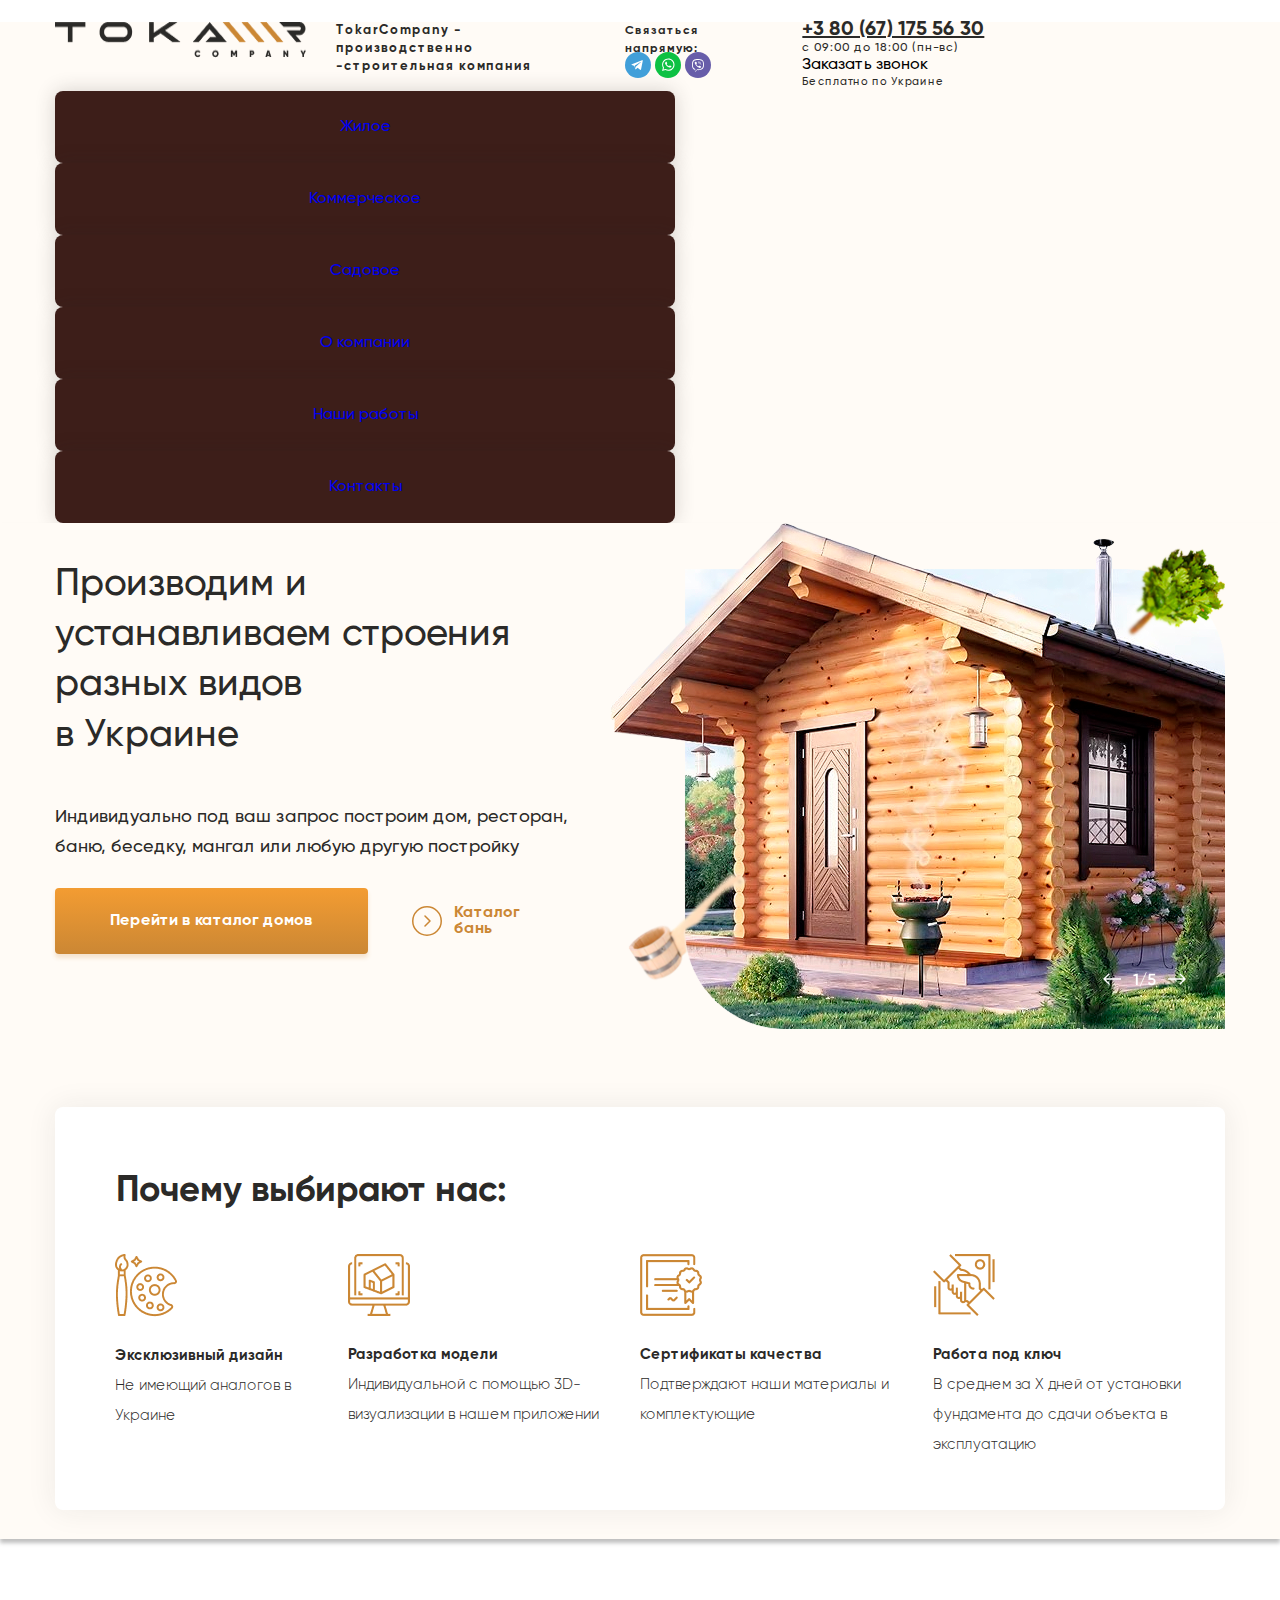
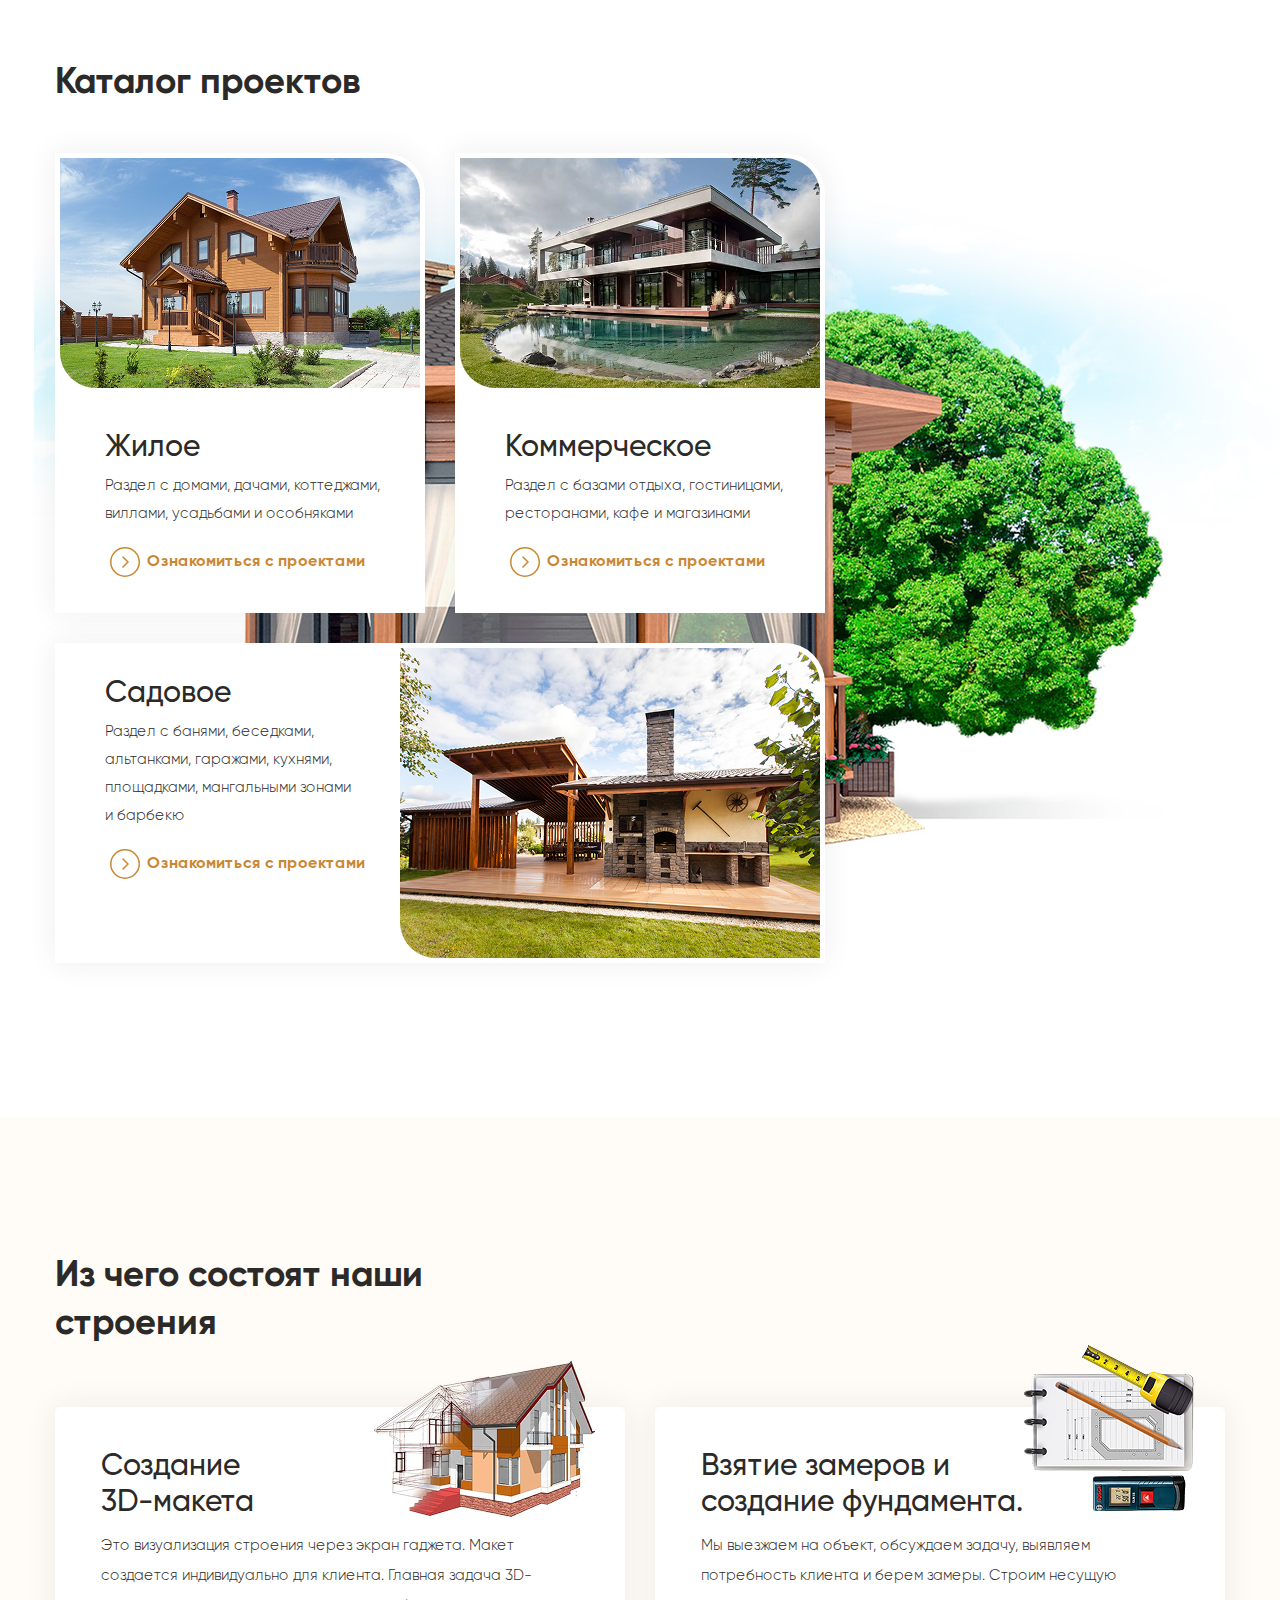
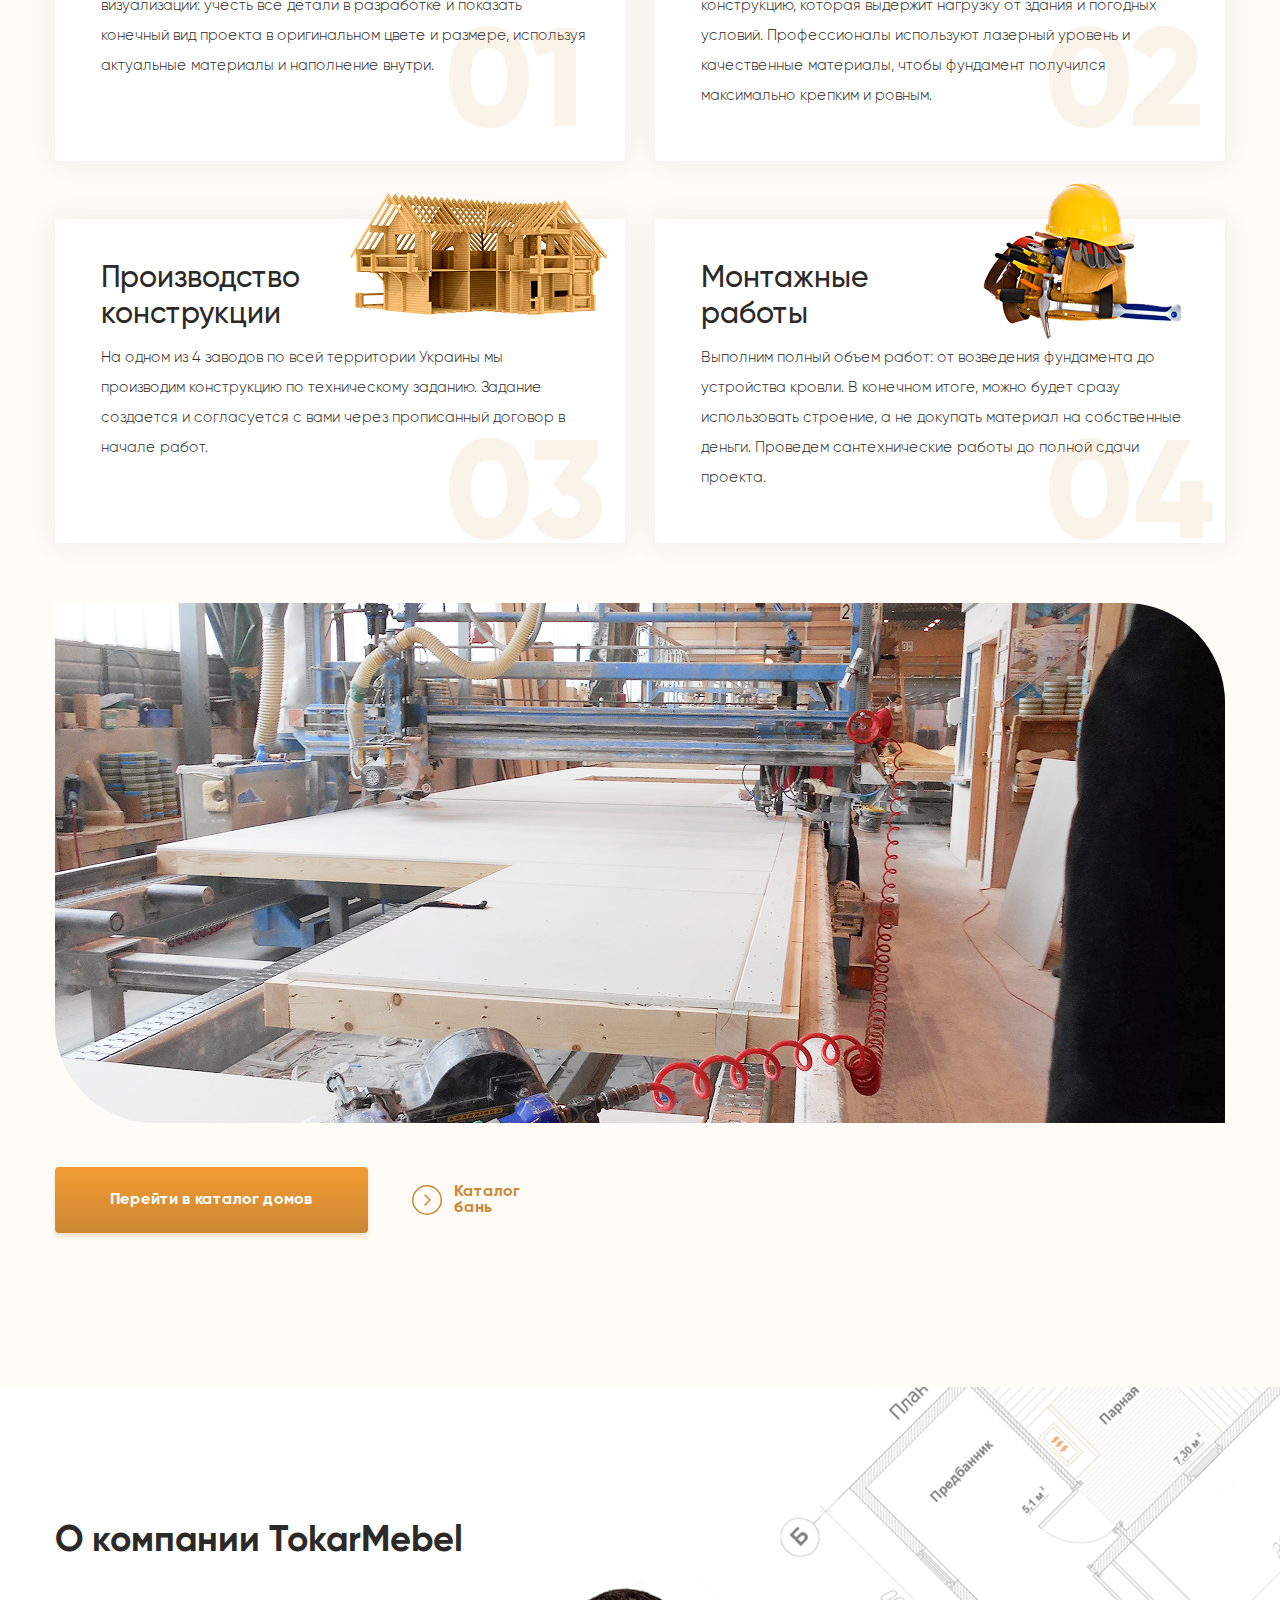
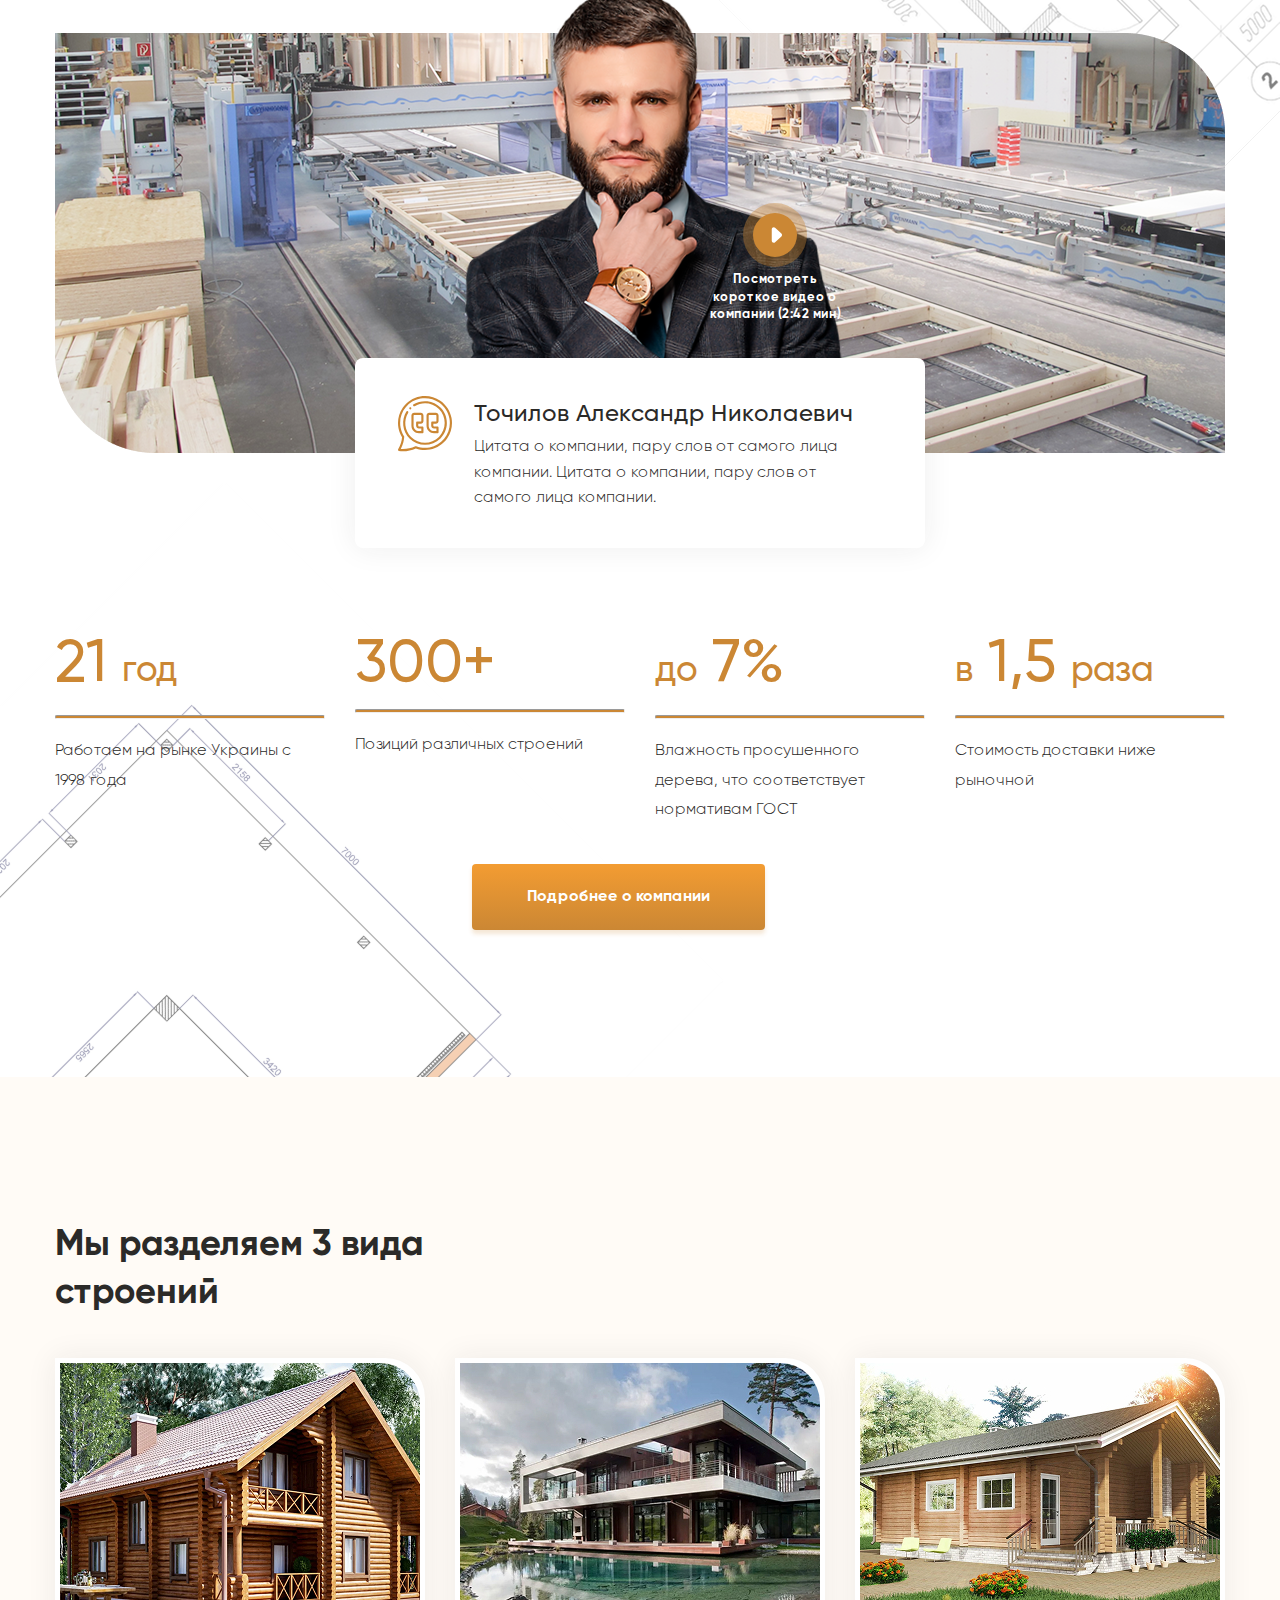
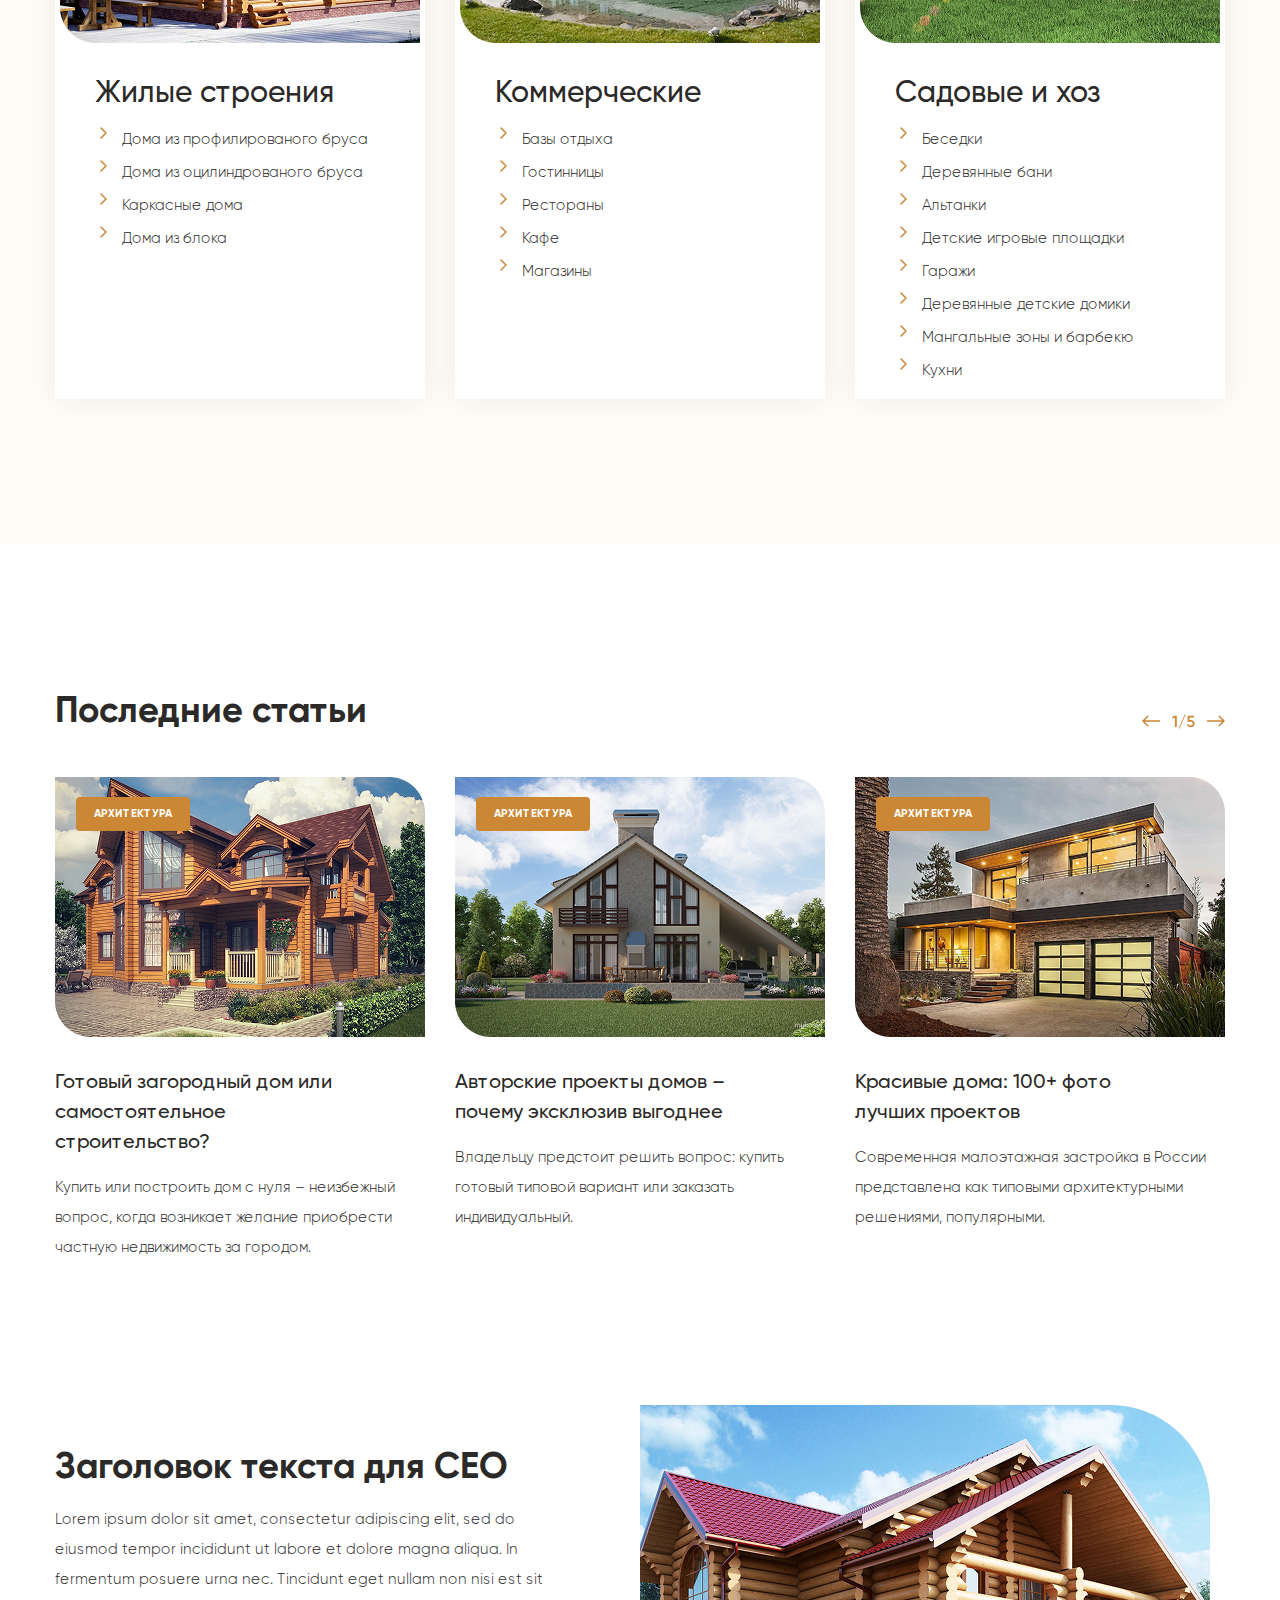
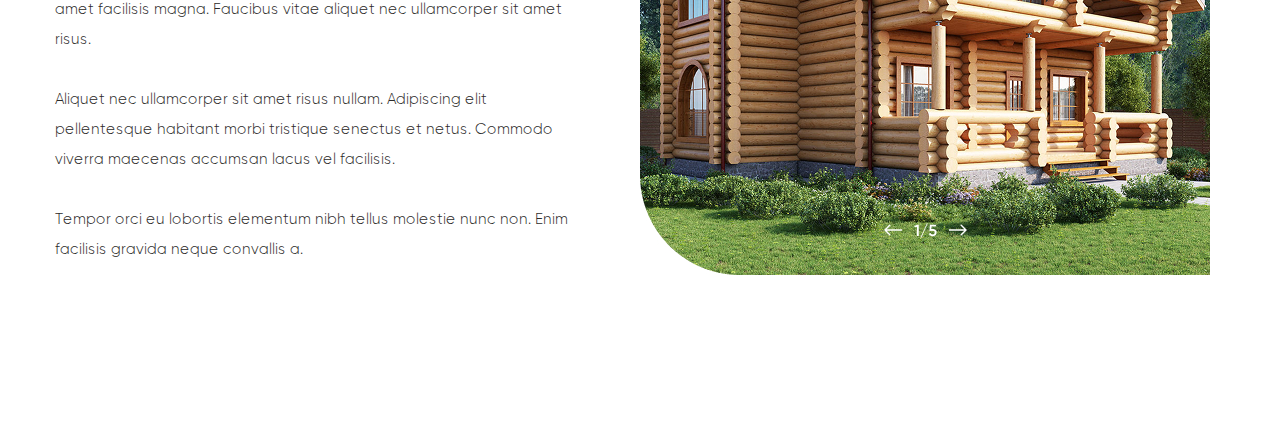
==== commit 36973339: "add about.html" ====
--- a/index.html
+++ b/index.html
@@ -4,7 +4,8 @@
 <head>
     <meta charset="UTF-8">
     <meta name="viewport" content="width=device-width, initial-scale=1.0">
-    <title>Document</title>
+    <title>TokarCompany</title>
+    <link rel="stylesheet" href="css/last_article.css">
     <link rel="stylesheet" href="css/style.css">
     <link rel="stylesheet" href="css/btn.css">
     <link rel="stylesheet" href="css/variables.css">
@@ -15,7 +16,7 @@
 
     <div class="wrapper">
 
-        <section>
+        <section class="header">
             <header class="center">
                 <div class="header-top">
                     <div class="logo">
@@ -24,18 +25,24 @@
                     </div>
                     <div class="contact">
                         <span>Связаться напрямую:</span>
-                        <a href="#"><img src="images/telegram.svg" alt="Telegram" title="Telegram">
-                        </a>
-                        <a href="#"><img src="images/WhatsApp.svg" alt="WhatsApp" title="WhatsApp">
-                        </a>
-                        <a href="#"><img src="images/viber.svg" alt="Viber" title="Viber">
-                        </a>
+                        <div>
+                            <a href="#"><img src="images/telegram.svg" alt="Telegram" title="Telegram">
+                            </a>
+                            <a href="#"><img src="images/WhatsApp.svg" alt="WhatsApp" title="WhatsApp">
+                            </a>
+                            <a href="#"><img src="images/viber.svg" alt="Viber" title="Viber">
+                            </a>
+                        </div>
                     </div>
                     <div class="work-time">
-                        <a class="number" href="#">+3 80 (67) 175 56 30</a>
-                        <p class="work-to">с 09:00 до 18:00 (пн-вс)</p>
-                        <a class="ordercall-btn">Заказать звонок</a>
-                        <p class="call-free">Бесплатно по Украине</p>
+                        <div>
+                            <a class="number" href="#">+3 80 (67) 175 56 30</a>
+                            <p class="work-to">с 09:00 до 18:00 (пн-вс)</p>
+                        </div>
+                        <div>
+                            <a class="ordercall-btn">Заказать звонок</a>
+                            <p class="call-free">Бесплатно по Украине</p>
+                        </div>
                     </div>
                     <div class="switch-language">
                         <img src="" alt="">
@@ -47,8 +54,8 @@
                             <li><a href="#">Жилое</a></li>
                             <li><a href="#">Коммерческое</a></li>
                             <li><a href="#">Садовое</a></li>
-                        </ul>
-                        <ul class="color-white">
+                        <!-- </ul>
+                        <ul class="color-white"> -->
                             <li><a href="#">О компании</a></li>
                             <li><a href="#">Наши работы</a></li>
                             <li><a href="#">Контакты</a></li>
@@ -59,7 +66,7 @@
         </section>
         <section class="first-container">
             <div class="center">
-                
+
 
                 <div class="head-content">
                     <div class="left-content">
@@ -119,28 +126,32 @@
                         <p>Раздел с домами, дачами, коттеджами, виллами, усадьбами и особняками</p>
                         <div class="btn-wrap">
                             <a class="btn-catalog-ban" href="#"><img src="images/arrowleft.svg" alt="arrow">
-                                <img src="images/arrowright.svg" alt="arrow" title="Нажми на меня"><span class="btn-text">Ознакомиться с проектами</span></a>
+                                <img src="images/arrowright.svg" alt="arrow" title="Нажми на меня"><span
+                                    class="btn-text">Ознакомиться с проектами</span></a>
                         </div>
                     </div>
                     <div class="box-item1">
                         <img src="images/cat-proj2.png" alt="cat-proj2">
                         <h5>Коммерческое</h5>
-                            <p>Раздел с базами отдыха, гостиницами, ресторанами, кафе и магазинами</p>
-                            <div class="btn-wrap">
-                                <a class="btn-catalog-ban" href="#"><img src="images/arrowleft.svg" alt="arrow"><img
-                                        src="images/arrowright.svg" alt="arrow" title="Нажми на меня"><span class="btn-text">Ознакомиться с проектами</span></a>
-                            </div>
+                        <p>Раздел с базами отдыха, гостиницами, ресторанами, кафе и магазинами</p>
+                        <div class="btn-wrap">
+                            <a class="btn-catalog-ban" href="#"><img src="images/arrowleft.svg" alt="arrow"><img
+                                    src="images/arrowright.svg" alt="arrow" title="Нажми на меня"><span
+                                    class="btn-text">Ознакомиться с проектами</span></a>
+                        </div>
                     </div>
                     <div class="box-item2">
                         <div>
                             <h5>Садовое</h5>
-                        <p>Раздел с банями, беседками, альтанками, гаражами, кухнями, площадками, мангальными зонами и барбекю</p>
-                        
-                        <div class="btn-wrap">
-                            <a class="btn-catalog-ban" href="#"><img src="images/arrowleft.svg" alt="arrow">
-                                <img src="images/arrowright.svg" alt="arrow" title="Нажми на меня"><span class="btn-text">Ознакомиться с проектами</span></a>
-                        </div>
-                    </div>
+                            <p>Раздел с банями, беседками, альтанками, гаражами, кухнями, площадками, мангальными зонами
+                                и барбекю</p>
+
+                            <div class="btn-wrap">
+                                <a class="btn-catalog-ban" href="#"><img src="images/arrowleft.svg" alt="arrow">
+                                    <img src="images/arrowright.svg" alt="arrow" title="Нажми на меня"><span
+                                        class="btn-text">Ознакомиться с проектами</span></a>
+                            </div>
+                        </div>
                         <img src="images/cat-proj3.png" alt="cat-proj3">
                     </div>
                 </div>
@@ -236,7 +247,7 @@
                 </h3>
                 <div class="content-top">
                     <img class="img-back" src="images/about-back.png" alt="">
-                    <img class="foto-img" src="images/about-foto.png" alt="foto" class="foto">
+                    <img class="foto-img" src="images/about-foto.png" alt="foto">
                     <div class="comments">
                         <img src="images/about-comment.svg" alt="comments">
                         <div>
--- a/css/last_article.css
+++ b/css/last_article.css
@@ -0,0 +1,69 @@
+.last-article .article-box {
+    margin-top: 145px;
+    margin-bottom: 148px;
+}
+
+.last-article .article-box .slider {
+    display: grid;
+    grid-template-columns: 1fr 1fr;
+}
+
+.last-article .article-box .slider h3 {
+    font-weight: 700;
+    font-size: 36px;
+    line-height: 133%;
+    color: var(--1);
+}
+
+.last-article .article-box .slider img {
+    justify-self: end;
+    align-self: flex-end;
+    padding-bottom: 6px;
+}
+
+.last-article .article-box .boxs {
+    display: grid;
+    grid-template-columns: 1fr 1fr 1fr;
+    column-gap: 30px;
+    margin-top: 40px;
+    margin-bottom: 142px;
+}
+
+.last-article .article-box .boxs .box .box-image {
+    position: relative;
+}
+
+.last-article .article-box .boxs .box .box-image span {
+    position: absolute;
+    top: 20px;
+    left: 21px;
+    font-weight: 700;
+    font-size: 11px;
+    line-height: 109%;
+    text-transform: uppercase;
+    text-align: center;
+    color: var(--3);
+    display: inline-block;
+    align-content: center;
+    border-radius: 4px;
+    width: 114px;
+    height: 34px;
+    background: var(--5);
+}
+
+.last-article .article-box .boxs .box .txt h5 {
+    font-weight: 400;
+    font-size: 20px;
+    line-height: 150%;
+    color: var(--1);
+    margin-top: 27px;
+    margin-bottom: 15px;
+    padding-right: 43px;
+}
+
+.last-article .article-box .boxs .box .txt p {
+    font-weight: 300;
+    font-size: 15px;
+    line-height: 200%;
+    color: var(--1);
+}--- a/css/style.css
+++ b/css/style.css
@@ -141,33 +141,30 @@
     margin: 0 auto;
 }
 
-/* first-container */
 /* header */
 
-.first-container {
+.header {
     background-color: var(--6);
-    border: 1px solid #000;
-    box-shadow: 0 4px 4px 0 rgba(0, 0, 0, 0.25);
-}
-
-.first-container .header-top {
+}
+
+.header .header-top {
     display: grid;
     grid-template-columns: repeat(4, 1fr);
     margin-top: 22px;
 }
 
-.first-container .header-top .logo {
+.header .header-top .logo {
     display: grid;
     grid-template-columns: 251px 255px;
     column-gap: 30px;
 }
 
-.first-container .header-top .logo img {
+.header .header-top .logo img {
     width: 251px;
     height: 36px;
 }
 
-.first-container .header-top .logo span {
+.header .header-top .logo span {
     font-weight: 600;
     font-size: 13px;
     line-height: 138%;
@@ -175,7 +172,7 @@
     color: var(--1);
 }
 
-.first-container .header-top .contact {
+.header .header-top .contact {
     display: flex;
     flex-direction: row;
     flex-wrap: wrap;
@@ -184,16 +181,16 @@
     margin-left: 34px;
 }
 
-.first-container .header-top .contact a {
+.header .header-top .contact a {
     text-decoration: none;
 }
 
-.first-container .header-top .contact a img {
+.header .header-top .contact a img {
     width: 26px;
     height: 26px;
 }
 
-.first-container .header-top .contact span {
+.header .header-top .contact span {
     font-weight: 600;
     font-size: 12px;
     line-height: 150%;
@@ -203,7 +200,7 @@
     margin-bottom: -20px;
 }
 
-.first-container .header-top .work-time .number {
+.header .header-top .work-time .number {
     font-weight: 700;
     font-size: 20px;
     line-height: 80%;
@@ -211,7 +208,7 @@
     color: var(--1);
 }
 
-.first-container .header-top .work-time .work-to {
+.header .header-top .work-time .work-to {
     font-weight: 400;
     font-size: 12px;
     line-height: 150%;
@@ -219,7 +216,7 @@
     color: var(--1);
 }
 
-.first-container .header-top .work-time .ordercall-free {
+.header .header-top .work-time .ordercall-free {
     font-weight: 700;
     font-size: 13px;
     line-height: 123%;
@@ -227,7 +224,7 @@
     color: var(--3);
 }
 
-.first-container .header-top .work-time .call-free {
+.header .header-top .work-time .call-free {
     font-weight: 400;
     font-size: 11px;
     line-height: 164%;
@@ -235,7 +232,7 @@
     color: var(--1);
 }
 
-.first-container .header-bottom .menu .color-brown li {
+.header .header-bottom .menu .color-brown li {
     border-radius: 8px;
     width: 620px;
     height: 72px;
@@ -248,11 +245,19 @@
     stroke: #e5ebf2;
 }
 
-.first-container .header-bottom .menu .color-brown li a {
+.header .header-bottom .menu .color-brown li a {
     text-decoration: none;
 }
 
+/* first-container */
+
 /* head-content */
+
+.first-container {
+    background-color: var(--6);
+    border: 0px 1px 1px 1px solid #000;
+    box-shadow: 0 4px 4px 0 rgba(0, 0, 0, 0.25);
+}
 
 .first-container .head-content {
     display: grid;
--- a/css/btn.css
+++ b/css/btn.css
@@ -8,7 +8,8 @@
 
 .first-container .head-content .left-content .btn-wrap .btn-catalog,
 .catalouge-projects .box-img .btn-wrap .btn-catalog,
-.about-company .content .btn-wrap .btn-catalog {
+.about-company .content .btn-wrap .btn-catalog,
+.about .content .btn-wrap .btn-catalog {
     display: inline-block;
     text-decoration: none;
     padding: 25px 55px;
@@ -25,7 +26,9 @@
 
 .first-container .head-content .left-content .btn-wrap .btn-catalog-ban,
 .catalouge-projects .box-img .btn-wrap .btn-catalog-ban,
-.cat-proj .content .boxs .btn-wrap .btn-catalog-ban {
+.cat-proj .content .boxs .btn-wrap .btn-catalog-ban,
+.about .info .btn-wrap .btn-catalog-ban,
+.about .content .btn-wrap .btn-catalog-ban {
     font-weight: 600;
     font-size: 16px;
     line-height: 100%;
@@ -44,13 +47,18 @@
 .first-container .head-content .left-content .btn-wrap .btn-catalog-ban:hover,
 .catalouge-projects .box-img .btn-wrap .btn-catalog-ban:hover,
 .about-company .content .btn-wrap .btn-catalog:hover,
-.cat-proj .content .boxs .btn-wrap .btn-catalog-ban:hover {
+.cat-proj .content .boxs .btn-wrap .btn-catalog-ban:hover,
+.about .info .btn-wrap .btn-catalog-ban:hover,
+.about .content .btn-wrap .btn-catalog-ban:hover,
+.about .content .btn-wrap .btn-catalog:hover {
     transform: scale(1.2);
 }
 
 .first-container .head-content .left-content .btn-wrap .btn-catalog-ban img:first-of-type,
 .catalouge-projects .box-img .btn-wrap .btn-catalog-ban img:first-of-type,
-.cat-proj .content .boxs .btn-wrap .btn-catalog-ban img:first-of-type {
+.cat-proj .content .boxs .btn-wrap .btn-catalog-ban img:first-of-type,
+.about .info .btn-wrap .btn-catalog-ban img:first-of-type,
+.about .content .btn-wrap .btn-catalog-ban  img:first-of-type {
     position: absolute;
     top: 0;
     left: 0;
@@ -59,7 +67,9 @@
 }
 .first-container .head-content .left-content .btn-wrap .btn-catalog-ban img:last-of-type,
 .catalouge-projects .box-img .btn-wrap .btn-catalog-ban img:last-of-type,
-.cat-proj .content .boxs .btn-wrap .btn-catalog-ban img:last-of-type {
+.cat-proj .content .boxs .btn-wrap .btn-catalog-ban img:last-of-type,
+.about .info .btn-wrap .btn-catalog-ban img:last-of-type,
+.about .content .btn-wrap .btn-catalog-ban img:last-of-type {
     position: absolute;
     top: 9px;
     left: 12px;
@@ -69,6 +79,8 @@
 
 .first-container .head-content .left-content .btn-wrap .btn-catalog-ban span,
 .catalouge-projects .box-img .btn-wrap .btn-catalog-ban span,
-.cat-proj .content .boxs .btn-wrap .btn-catalog-ban span {
+.cat-proj .content .boxs .btn-wrap .btn-catalog-ban span,
+.about .info .btn-wrap .btn-catalog-ban span,
+.about .content .btn-wrap .btn-catalog-ban span {
     margin-left: 42px;
 }
--- a/css/variables.css
+++ b/css/variables.css
@@ -7,4 +7,5 @@
     --7: #3d1e19;
     --8: #e7d8c7;
     --9: rgba(43, 42, 40, 0.08);
+    --10: #828282;
 }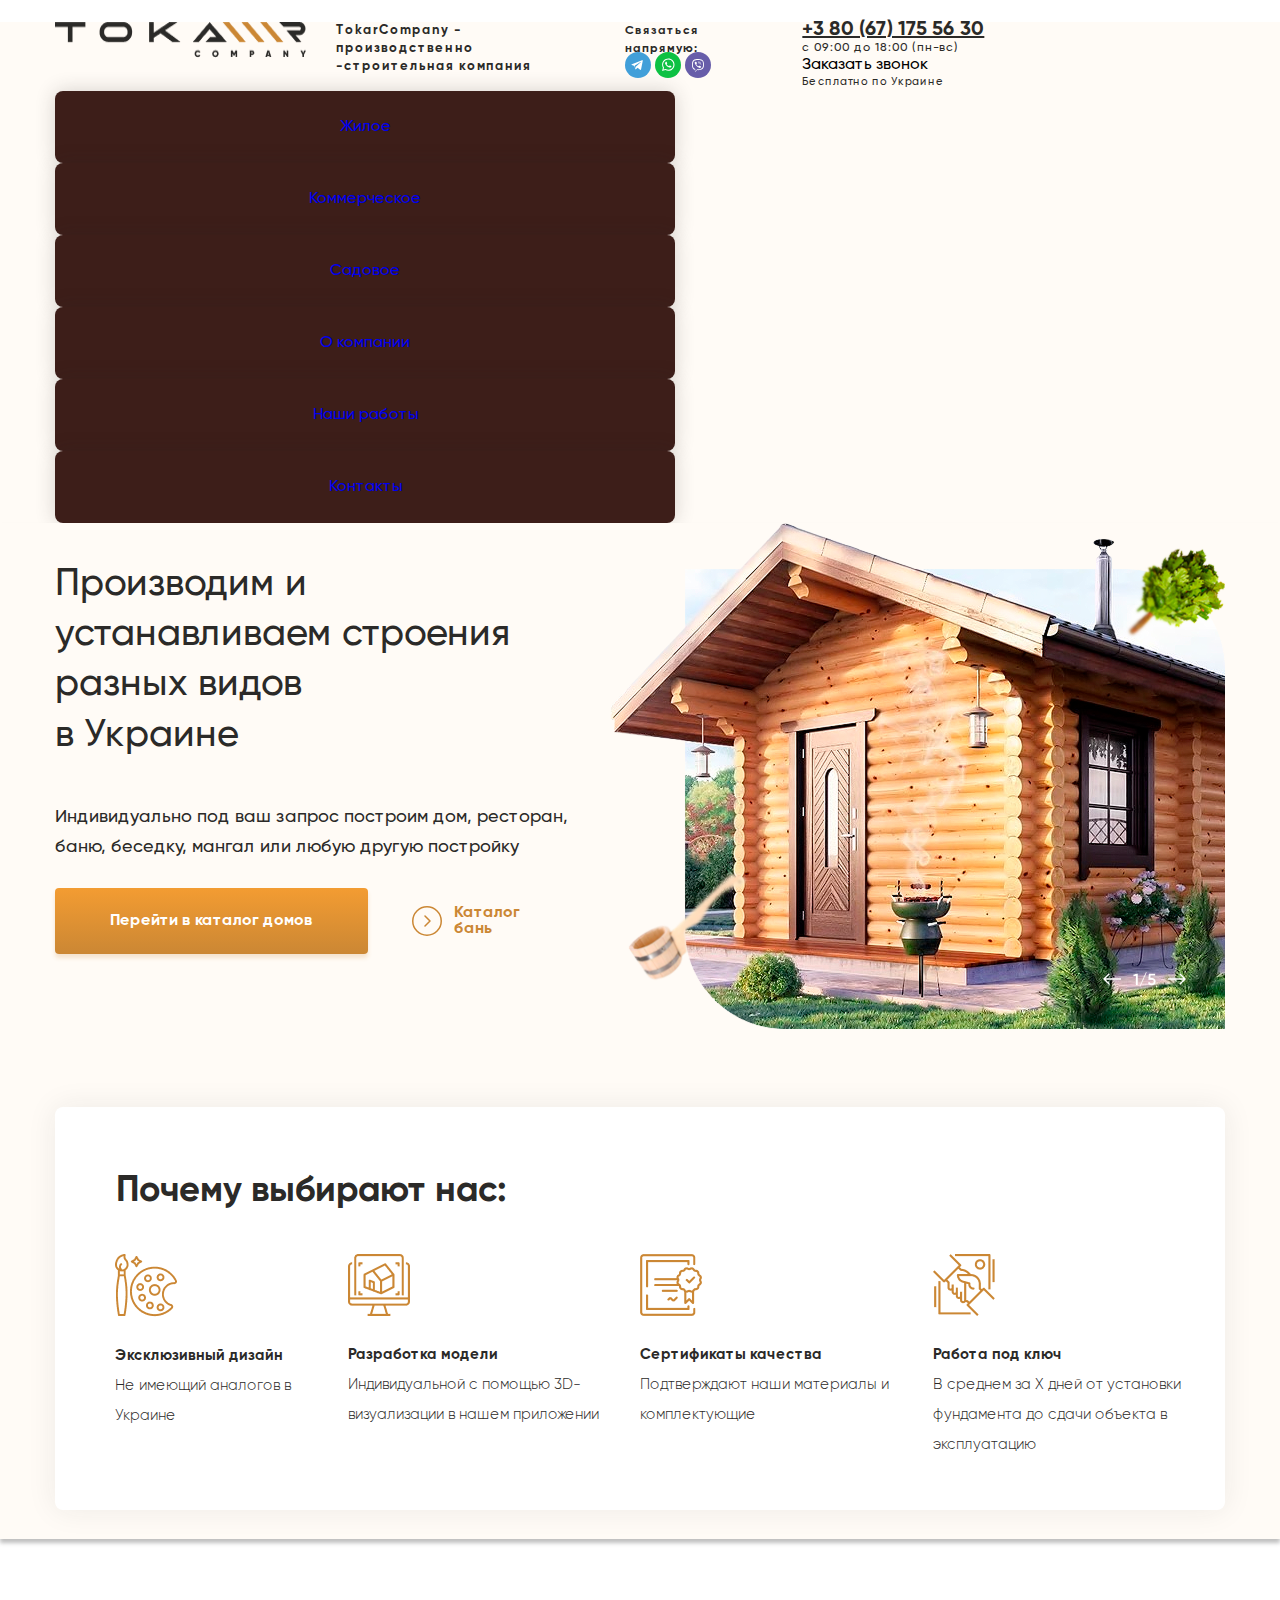
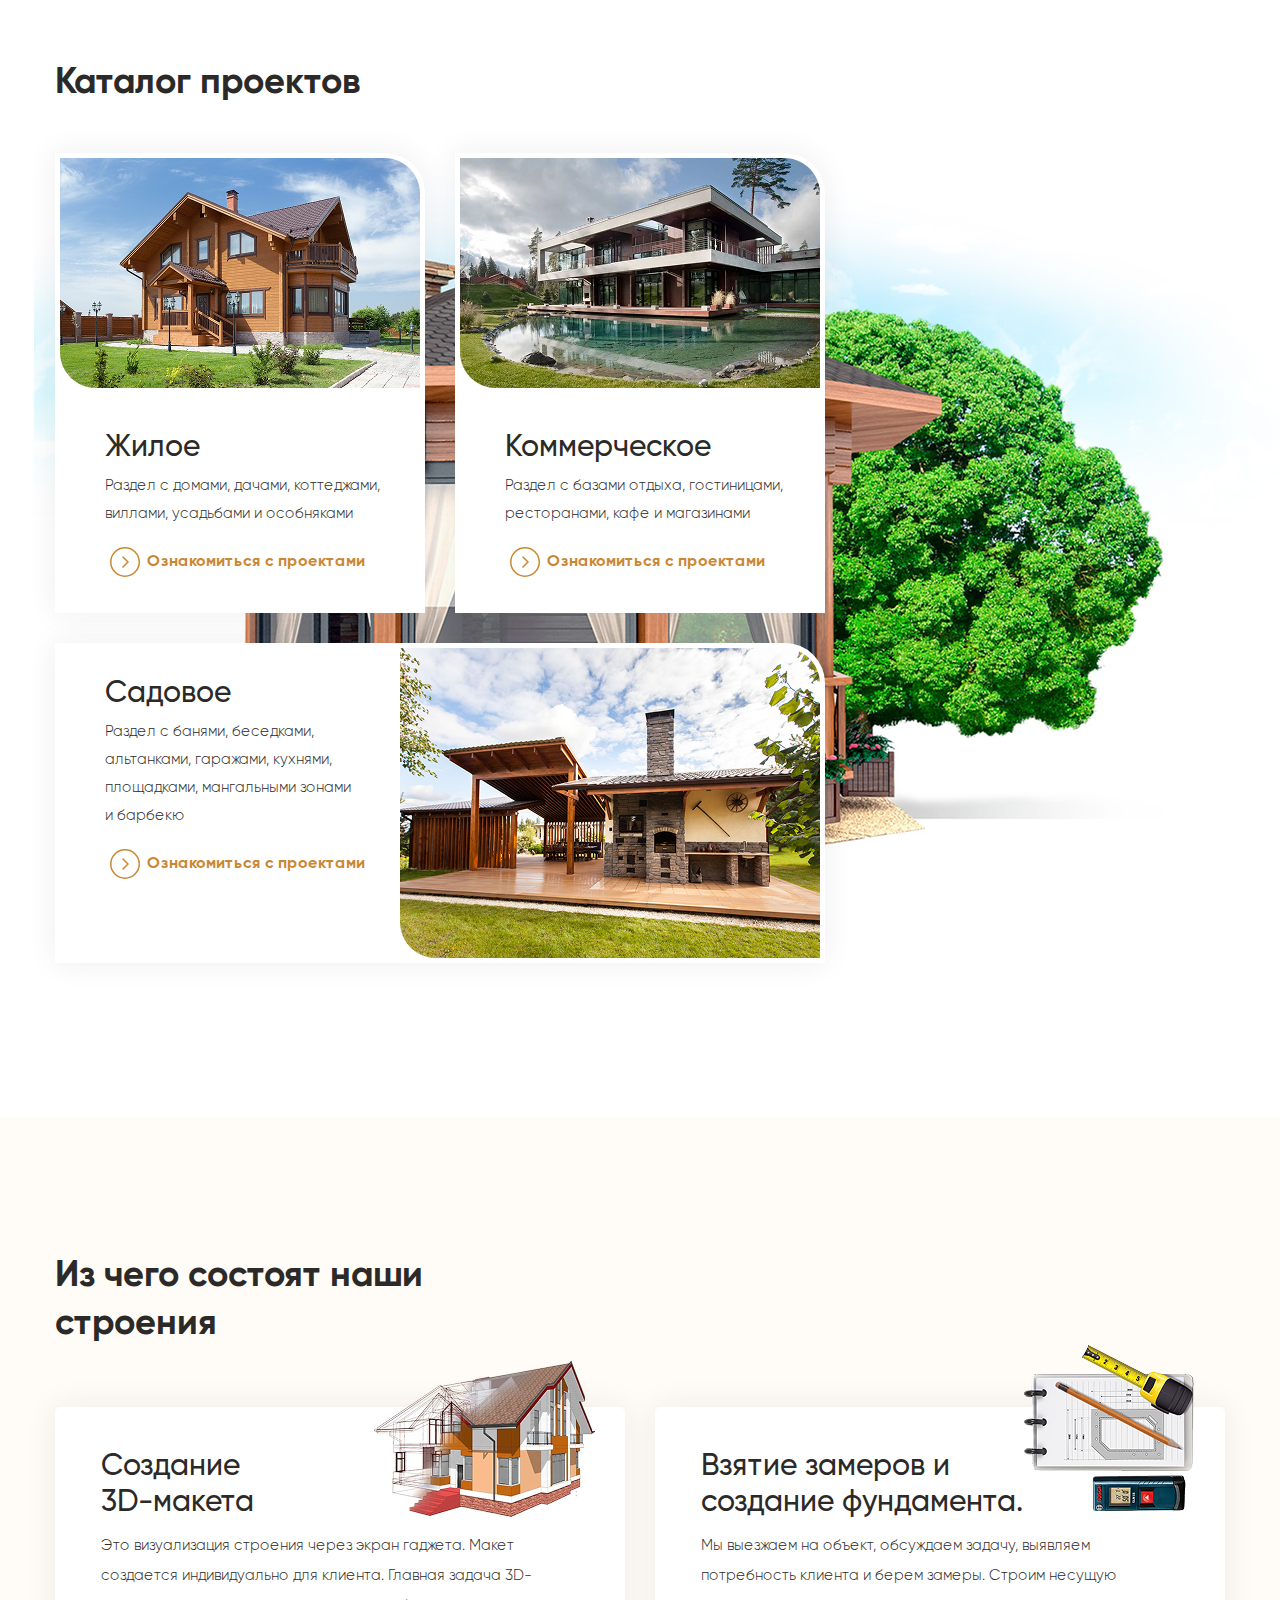
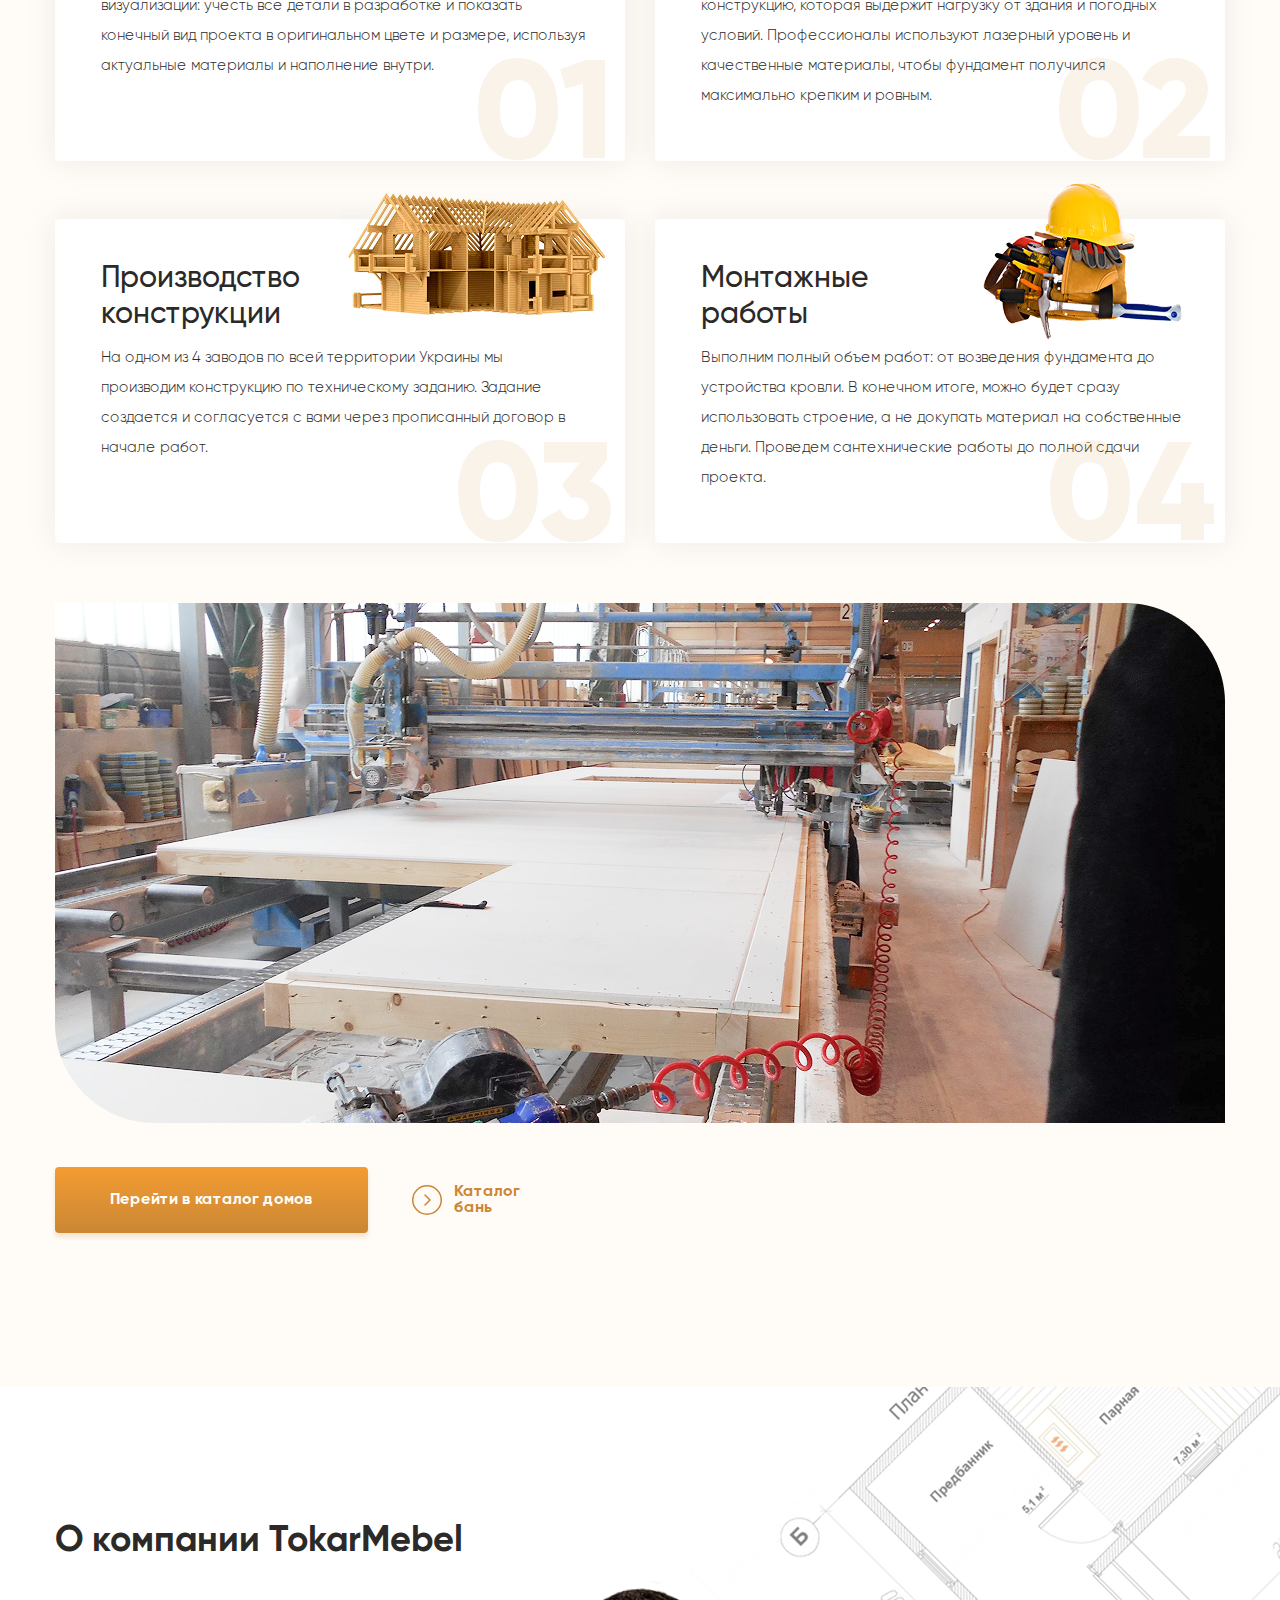
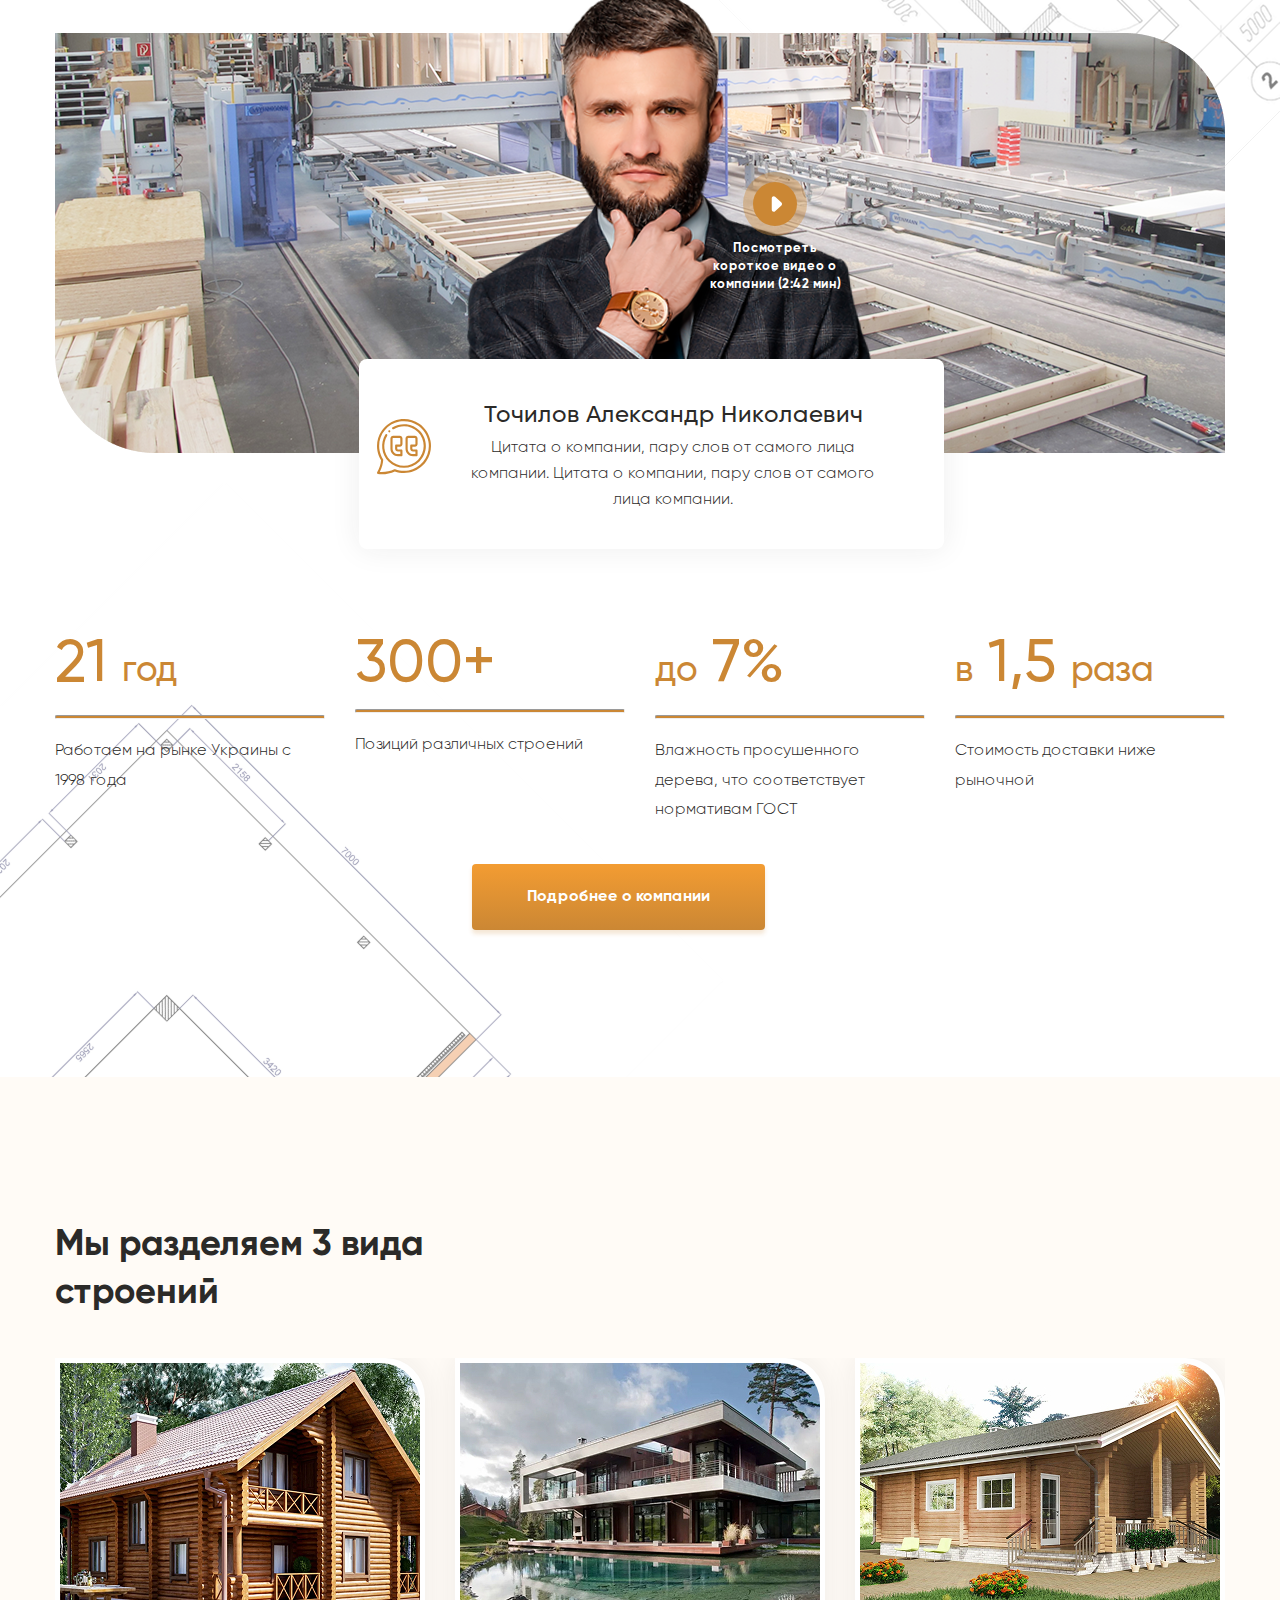
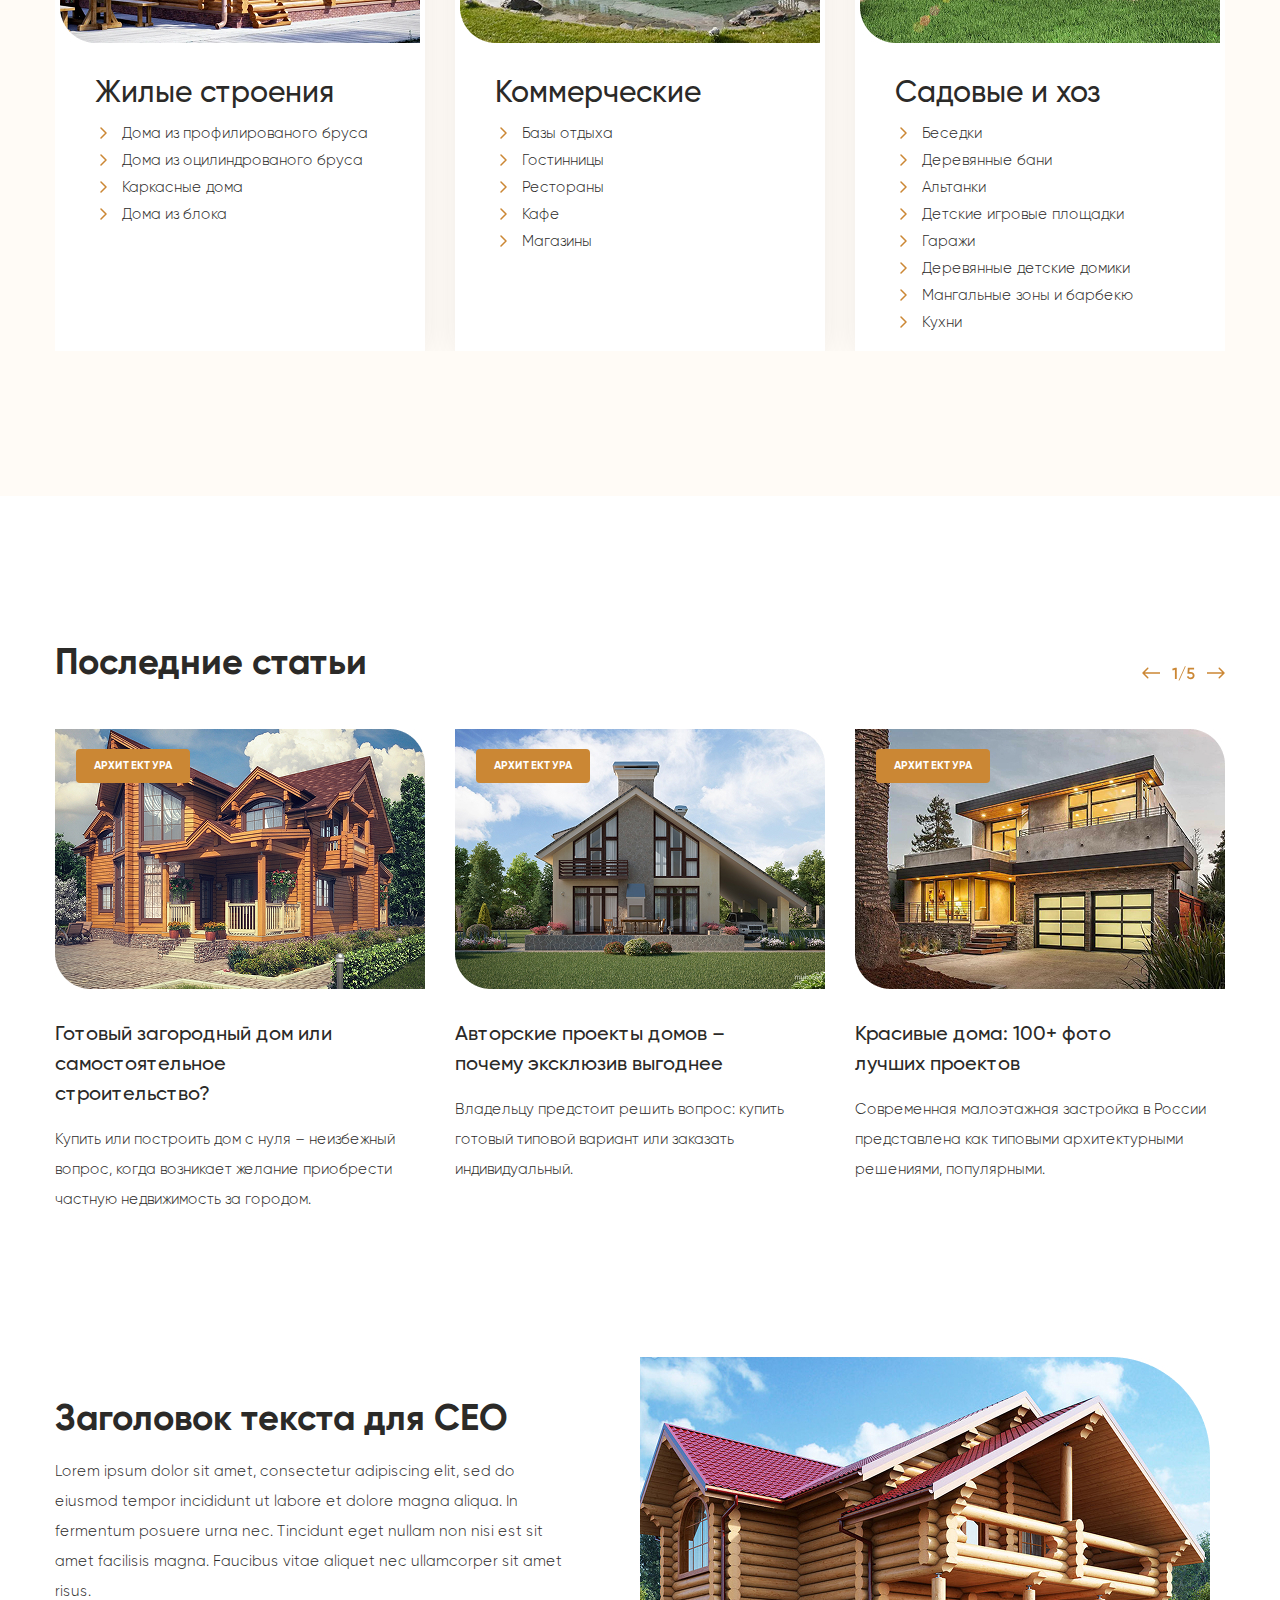
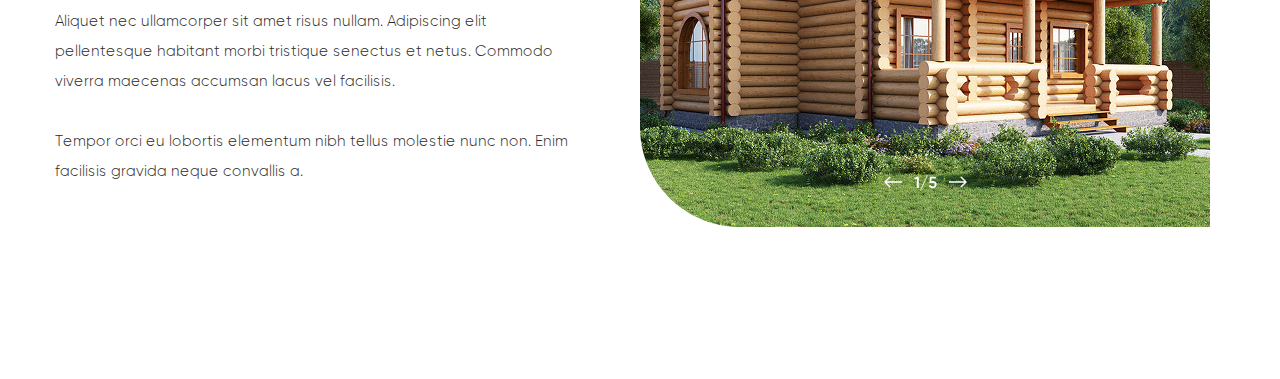
==== commit 12e1cf79: "add about_company adaptive" ====
--- a/index.html
+++ b/index.html
@@ -54,7 +54,7 @@
                             <li><a href="#">Жилое</a></li>
                             <li><a href="#">Коммерческое</a></li>
                             <li><a href="#">Садовое</a></li>
-                        <!-- </ul>
+                            <!-- </ul>
                         <ul class="color-white"> -->
                             <li><a href="#">О компании</a></li>
                             <li><a href="#">Наши работы</a></li>
@@ -66,12 +66,11 @@
         </section>
         <section class="first-container">
             <div class="center">
-
-
                 <div class="head-content">
                     <div class="left-content">
                         <h1>Производим и <br> устанавливаем строения разных видов <br>
                             в Украине</h1>
+                        <img class="mobile-active" src="images/house.png" alt="house">
                         <p>Индивидуально под ваш запрос построим дом, ресторан, баню, беседку, мангал или любую другую
                             постройку</p>
                         <div class="btn-wrap">
@@ -82,7 +81,7 @@
                         </div>
                     </div>
 
-                    <div class="right-content">
+                    <div class="right-content desktop-active">
                         <img src="images/house.png" alt="house" title="Дом">
                     </div>
 
@@ -112,7 +111,6 @@
                         </div>
                     </div>
                 </div>
-
             </div>
         </section>
 
@@ -122,22 +120,26 @@
                 <div class="boxs">
                     <div class="box-item1">
                         <img src="images/cat-proj1.png" alt="cat-proj1">
-                        <h5>Жилое</h5>
-                        <p>Раздел с домами, дачами, коттеджами, виллами, усадьбами и особняками</p>
-                        <div class="btn-wrap">
-                            <a class="btn-catalog-ban" href="#"><img src="images/arrowleft.svg" alt="arrow">
-                                <img src="images/arrowright.svg" alt="arrow" title="Нажми на меня"><span
-                                    class="btn-text">Ознакомиться с проектами</span></a>
+                        <div>
+                            <h5>Жилое</h5>
+                            <p>Раздел с домами, дачами, коттеджами, виллами, усадьбами и особняками</p>
+                            <div class="btn-wrap">
+                                <a class="btn-catalog-ban" href="#"><img src="images/arrowleft.svg" alt="arrow">
+                                    <img src="images/arrowright.svg" alt="arrow" title="Нажми на меня"><span
+                                        class="btn-text">Ознакомиться с проектами</span></a>
+                            </div>
                         </div>
                     </div>
                     <div class="box-item1">
                         <img src="images/cat-proj2.png" alt="cat-proj2">
-                        <h5>Коммерческое</h5>
-                        <p>Раздел с базами отдыха, гостиницами, ресторанами, кафе и магазинами</p>
-                        <div class="btn-wrap">
-                            <a class="btn-catalog-ban" href="#"><img src="images/arrowleft.svg" alt="arrow"><img
-                                    src="images/arrowright.svg" alt="arrow" title="Нажми на меня"><span
-                                    class="btn-text">Ознакомиться с проектами</span></a>
+                        <div>
+                            <h5>Коммерческое</h5>
+                            <p>Раздел с базами отдыха, гостиницами, ресторанами, кафе и магазинами</p>
+                            <div class="btn-wrap">
+                                <a class="btn-catalog-ban" href="#"><img src="images/arrowleft.svg" alt="arrow"><img
+                                        src="images/arrowright.svg" alt="arrow" title="Нажми на меня"><span
+                                        class="btn-text">Ознакомиться с проектами</span></a>
+                            </div>
                         </div>
                     </div>
                     <div class="box-item2">
@@ -226,7 +228,8 @@
             </div>
 
             <div class="box-img center">
-                <img src="images/box-img.png" alt="box-img">
+                <img class="desktop-active" src="images/box-img.png" alt="box-img">
+                <img class="mobile-active" src="images/box-img2.png" alt="box-img2">
                 <div class="btn-wrap">
                     <a class="btn-catalog" href="#">Перейти в каталог домов</a>
                     <a class="btn-catalog-ban" href="#">
@@ -246,7 +249,7 @@
                     О компании TokarMebel
                 </h3>
                 <div class="content-top">
-                    <img class="img-back" src="images/about-back.png" alt="">
+                    <img class="img-back" src="images/about-back.png" alt="img-back">
                     <img class="foto-img" src="images/about-foto.png" alt="foto">
                     <div class="comments">
                         <img src="images/about-comment.svg" alt="comments">
@@ -391,7 +394,9 @@
                         <p>Lorem ipsum dolor sit amet, consectetur adipiscing elit, sed do eiusmod tempor incididunt ut
                             labore et dolore magna aliqua. In fermentum posuere urna nec. Tincidunt eget nullam non nisi
                             est sit amet facilisis magna. Faucibus vitae aliquet nec ullamcorper sit amet risus.
-                            <br><br>
+                        </p>
+                        <img class="mobile-active" src="images/ceo.jpg" alt="ceo">
+                        <p>
                             Aliquet nec ullamcorper sit amet risus nullam. Adipiscing elit pellentesque habitant morbi
                             tristique senectus et netus. Commodo viverra maecenas accumsan lacus vel facilisis. <br><br>
                             Tempor orci eu lobortis elementum nibh tellus molestie nunc non. Enim facilisis gravida
--- a/css/style.css
+++ b/css/style.css
@@ -275,6 +275,12 @@
     margin-bottom: 41px;
 }
 
+.first-container .head-content .left-content .mobile-active {
+    display: none;
+    width: 100%;
+    max-width: 100%;
+}
+
 .first-container .head-content .left-content p {
     font-weight: 400;
     font-size: 18px;
@@ -391,7 +397,7 @@
     white-space: nowrap;
 }
 
-.cat-proj .content .boxs .btn-wrap .btn-catalog-ban span{
+.cat-proj .content .boxs .btn-wrap .btn-catalog-ban span {
     padding-top: 10px;
 }
 
@@ -494,22 +500,22 @@
 
 .catalouge-projects .content-box .all-box .box1 {
     top: -47px;
-    left: 319px;
+    right: 26px;
 }
 
 .catalouge-projects .content-box .all-box .box2 {
     top: -78px;
-    left: 351px;
+    right: 14px;
 }
 
 .catalouge-projects .content-box .all-box .box3 {
     top: -29px;
-    left: 289px;
+    right: 15px;
 }
 
 .catalouge-projects .content-box .all-box .box4 {
     top: -45px;
-    left: 325px;
+    right: 39px;
 }
 
 .catalouge-projects .content-box .all-box .box1:hover,
@@ -521,8 +527,8 @@
 
 .catalouge-projects .content-box .all-box .box .box-content span {
     position: absolute;
-    top: 267px;
-    left: 390px;
+    bottom: 25px;
+    right: 10px;
     z-index: 0;
     font-weight: 800;
     font-size: 140px;
@@ -531,6 +537,10 @@
     color: var(--51);
 }
 
+.catalouge-projects .box-img .mobile-active {
+    display: none;
+}
+
 .catalouge-projects .box-img img {
     width: 100%;
     max-width: 100%;
@@ -568,6 +578,11 @@
 
 .about-company .content .content-top {
     position: relative;
+}
+
+.about-company .content .content-top .img-back {
+    max-width: 100%;
+    width: 100%;
 }
 
 .about-company .content .content-top .foto-img {
@@ -759,83 +774,16 @@
 
 .type-building .cont .card .card-item a:hover {
     transform: scale(1.1);
+    font-weight: 600;
+    color: var(--5);
 }
 
 .type-building .cont .card .card-item a img {
     margin-right: 15px;
+    vertical-align: -6px;
 }
 
 /* last-article */
-
-.last-article .article-box {
-    margin-top: 145px;
-    margin-bottom: 148px;
-}
-
-.last-article .article-box .slider {
-    display: grid;
-    grid-template-columns: 1fr 1fr;
-}
-
-.last-article .article-box .slider h3 {
-    font-weight: 700;
-    font-size: 36px;
-    line-height: 133%;
-    color: var(--1);
-}
-
-.last-article .article-box .slider img {
-    justify-self: end;
-    align-self: flex-end;
-    padding-bottom: 6px;
-}
-
-.last-article .article-box .boxs {
-    display: grid;
-    grid-template-columns: 1fr 1fr 1fr;
-    column-gap: 30px;
-    margin-top: 40px;
-    margin-bottom: 142px;
-}
-
-.last-article .article-box .boxs .box .box-image {
-    position: relative;
-}
-
-.last-article .article-box .boxs .box .box-image span {
-    position: absolute;
-    top: 20px;
-    left: 21px;
-    font-weight: 700;
-    font-size: 11px;
-    line-height: 109%;
-    text-transform: uppercase;
-    text-align: center;
-    color: var(--3);
-    display: inline-block;
-    align-content: center;
-    border-radius: 4px;
-    width: 114px;
-    height: 34px;
-    background: var(--5);
-}
-
-.last-article .article-box .boxs .box .txt h5 {
-    font-weight: 400;
-    font-size: 20px;
-    line-height: 150%;
-    color: var(--1);
-    margin-top: 27px;
-    margin-bottom: 15px;
-    padding-right: 43px;
-}
-
-.last-article .article-box .boxs .box .txt p {
-    font-weight: 300;
-    font-size: 15px;
-    line-height: 200%;
-    color: var(--1);
-}
 
 .last-article .article-box .ceo {
     display: grid;
@@ -851,10 +799,494 @@
     margin-bottom: 12px;
 }
 
+.last-article .article-box .ceo .ceo-txt .mobile-active {
+    display: none;
+}
+
 .last-article .article-box .ceo .ceo-txt p {
     font-weight: 300;
     font-size: 15px;
     line-height: 200%;
     color: var(--1);
     padding-right: 67px;
+}
+
+@media screen and (max-width: 1300px) {
+    .about-company .content .content-top .foto-img {
+        width: 39%;
+        top: -14%;
+        left: 32%;
+    }
+
+    .about-company .content .content-top .comments {
+        text-align: center;
+        left: calc(30% - 47px);
+        top: 77%;
+        width: 50%;
+    }
+
+    .about-company .content .content-top .comments img {
+        margin-top: 60px;
+        margin-left: 18px;
+    }
+
+    .about-company .content .content-top .comments h4 {
+        padding-right: 51px;
+    }
+
+    .about-company .content .content-top .comments p {
+        margin-bottom: 15px;
+    }
+
+    .about-company .content .content-top .play {
+        top: calc(42% - 39px);
+        left: calc(50% - -68px);
+    }
+
+    .type-building .cont .card {
+        overflow: scroll;
+    }
+}
+
+@media screen and (max-width: 1200px) {
+    .center {
+        width: 95%;
+    }
+
+    .first-container .head-content .right-content img {
+        width: 100%;
+        max-width: 100%;
+        height: 100%;
+    }
+
+    .catalouge-projects .content-box .all-box .box1 {
+        width: 35%;
+    }
+
+    .catalouge-projects .content-box .all-box .box2 {
+        width: 31%;
+        top: -15%;
+    }
+
+    .catalouge-projects .content-box .all-box .box3 {
+        width: 42%;
+    }
+
+    .catalouge-projects .content-box .all-box .box4 {
+        width: 35%;
+        right: 10px;
+    }
+
+    .catalouge-projects .content-box .all-box .box .box-content span {
+        bottom: 8%;
+        right: 4%;
+    }
+}
+
+@media screen and (max-width: 1024px) {
+    .cat-proj {
+        background-image: none;
+    }
+
+    .catalouge-projects .content-box .all-box .box1 {
+        top: -9%;
+        width: 40%;
+    }
+
+    .catalouge-projects .content-box .all-box .box2 {
+        top: -11%;
+    }
+
+    .about-company .left-back,
+    .about-company .right-back {
+        display: none;
+    }
+
+    .about-company .content .content-bottom {
+        grid-template-columns: repeat(2, 1fr);
+        row-gap: 30px;
+    }
+}
+
+
+@media screen and (max-width: 768px) {
+
+    .first-container {
+        box-shadow: none;
+    }
+
+    .first-container .head-content .desktop-active {
+        display: none;
+    }
+
+    .first-container .head-content {
+        grid-template-columns: 1fr;
+        row-gap: 59px;
+    }
+
+    .first-container .head-content .left-content h1 {
+        font-weight: 800;
+        font-size: 24px;
+        line-height: 125%;
+        text-align: center;
+        margin-top: 16px;
+        margin-bottom: 17px;
+    }
+
+    .first-container .head-content .left-content p {
+        font-weight: 400;
+        font-size: 15px;
+        line-height: 160%;
+        text-align: center;
+        margin-top: 20px;
+        margin-bottom: 19px;
+    }
+
+    .first-container .head-content .left-content .btn-wrap,
+    .catalouge-projects .box-img .btn-wrap {
+        flex-direction: column;
+    }
+
+    .first-container .head-content .left-content .btn-wrap a.btn-catalog {
+        margin-right: 0;
+        margin-bottom: 19px;
+    }
+
+    .first-container .head-content .left-content .mobile-active {
+        display: block;
+    }
+
+    .first-container .head-content .bottom-content h3 {
+        font-size: 20px;
+        line-height: 150%;
+        text-align: center;
+        margin-top: 37px;
+        margin-left: 0;
+        margin-bottom: 13px;
+    }
+
+    .first-container .head-content .bottom-content {
+        margin-bottom: 0;
+    }
+
+    .first-container .head-content .bottom-content .all-box {
+        grid-template-columns: 1fr;
+        text-align: center;
+        gap: 20px;
+    }
+
+    .first-container .head-content .bottom-content .all-box .box-content:first-of-type {
+        margin: 0;
+    }
+
+    .cat-proj {
+        margin-top: 60px;
+        margin-bottom: 60px;
+    }
+
+    .cat-proj .content .boxs {
+        display: flex;
+        flex-direction: column;
+        gap: 30px;
+    }
+
+    .cat-proj .content h3 {
+        font-weight: 800;
+        font-size: 24px;
+        line-height: 125%;
+        text-align: center;
+    }
+
+    .cat-proj .content .boxs .box-item2 {
+        display: flex;
+        flex-direction: column;
+    }
+
+    .cat-proj .content .boxs .box-item2 img {
+        order: -1;
+    }
+
+    .cat-proj .content .boxs .box-item1 img {
+        margin-bottom: 0;
+        width: -webkit-fill-available;
+    }
+
+    .cat-proj .content .boxs .box-item1 h5 {
+        margin-top: 28px;
+        margin-bottom: 9px;
+    }
+
+    .cat-proj .content .boxs .box-item1 p {
+        margin-right: 44px;
+    }
+
+    .cat-proj .content .boxs .box-item2 h5 {
+        margin-top: 28px;
+        margin-bottom: 9px;
+    }
+
+    .cat-proj .content .boxs .btn-wrap {
+        margin: 12px 44px 34px 45px;
+    }
+
+    .cat-proj .content .boxs .box-item1 {
+        height: auto;
+    }
+
+    .catalouge-projects {
+        padding-bottom: 60px;
+    }
+
+    .catalouge-projects .content-box h3 {
+        font-weight: 800;
+        font-size: 24px;
+        line-height: 125%;
+        text-align: center;
+        padding-top: 60px;
+    }
+
+    .catalouge-projects .content-box .all-box {
+        grid-template-columns: 1fr;
+    }
+
+    .catalouge-projects .content-box .all-box .box1 {
+        width: 174px;
+        right: calc(50% - 88px);
+    }
+
+    .catalouge-projects .content-box .all-box .box2 {
+        top: -45px;
+        width: 149px;
+        right: calc(50% - 68px);
+    }
+
+    .catalouge-projects .content-box .all-box .box3 {
+        top: -38px;
+        width: 237px;
+        right: calc(50% - 116px);
+    }
+
+    .catalouge-projects .content-box .all-box .box4 {
+        top: -45px;
+        width: 158px;
+        right: calc(50% - 86px);
+    }
+
+    .catalouge-projects .content-box .all-box .box .box-content h4 {
+        padding-top: 96px;
+        font-size: 24px;
+        line-height: 125%;
+        text-align: center;
+        margin: 0 0 6px 0;
+    }
+
+    .catalouge-projects .box-img .btn-wrap a.btn-catalog {
+        margin-right: 0;
+        margin-bottom: 19px;
+    }
+
+    .catalouge-projects .box-img .desktop-active {
+        display: none;
+    }
+
+    .catalouge-projects .box-img .mobile-active {
+        display: block;
+    }
+
+    .about-company .content h3 {
+        font-weight: 800;
+        font-size: 24px;
+        line-height: 125%;
+        text-align: center;
+        padding-top: 60px;
+    }
+
+    .about-company .content .content-top .comments {
+        left: 0;
+        width: 100%;
+    }
+
+    .about-company .content .content-top .comments h4 {
+        font-weight: 700;
+        font-size: 18px;
+        line-height: 133%;
+        padding: 0;
+        margin-top: 29px;
+        margin-bottom: 10px;
+    }
+
+    .about-company .content .content-top .comments h4 .mobile-active {
+        display: block;
+    }
+
+    .about-company .content .content-top .comments p {
+        font-weight: 300;
+        font-size: 14px;
+        line-height: 171%;
+        margin-top: 0;
+        margin-right: 22px;
+        margin-bottom: 27px;
+        padding: 0;
+    }
+
+    .about-company .content .content-top .comments img {
+        display: none;
+    }
+
+    .about-company .content .content-bottom .box {
+        margin-top: 61px;
+    }
+
+    .about-company .content .btn-wrap {
+        padding-bottom: 60px;
+    }
+
+    .type-building {
+        padding-top: 61px;
+        padding-bottom: 60px;
+    }
+
+    .type-building .cont h3 {
+        font-weight: 800;
+        font-size: 24px;
+        line-height: 125%;
+        text-align: center;
+    }
+
+    .type-building .cont .card {
+        overflow: visible;
+        display: flex;
+        flex-direction: column;
+        gap: 21px;
+        margin-top: 25px;
+    }
+
+    .type-building .cont .card .card-item .top {
+        align-self: auto;
+        margin-bottom: 28px;
+    }
+
+    .type-building .cont .card .card-item h5 {
+        font-size: 24px;
+        line-height: 125%;
+        margin-bottom: 9px;
+    }
+
+    .type-building .cont .card .card-item a {
+        font-size: 14px;
+        line-height: 143%;
+    }
+
+    .last-article .article-box {
+        margin-top: 60px;
+        margin-bottom: 56px;
+    }
+
+    .last-article .article-box .slider h3 {
+        font-weight: 800;
+        font-size: 24px;
+        line-height: 125%;
+        text-align: center;
+        margin-bottom: 22px;
+    }
+
+    .last-article .article-box .boxs {
+        overflow: scroll;
+    }
+
+    .last-article .article-box .slider {
+        display: block;
+    }
+
+    .last-article .article-box .slider img {
+        display: none;
+    }
+
+    .last-article .article-box .ceo {
+        display: flex;
+        flex-direction: column;
+    }
+
+    .last-article .article-box .ceo .ceo-txt .mobile-active {
+        display: block;
+        width: 100%;
+        max-width: 100%;
+        margin-top: 19px;
+        margin-bottom: 19px;
+    }
+
+    .last-article .article-box .ceo .ceo-img {
+        display: none;
+    }
+
+    .last-article .article-box .ceo .ceo-txt h5 {
+        font-weight: 800;
+        font-size: 24px;
+        line-height: 125%;
+        text-align: center;
+        margin-bottom: 20px;
+        margin-left: 43px;
+        margin-right: 43px;
+    }
+
+    .last-article .article-box .ceo .ceo-txt p {
+        padding-right: 0;
+    }
+}
+
+@media screen and (max-width: 600px) {
+    .about-company .content .content-bottom {
+        grid-template-columns: 1fr;
+        row-gap: 30px;
+    }
+
+    .about-company .content .content-bottom .box {
+        text-align: center;
+    }
+
+    .about-company .content .btn-wrap {
+        flex-wrap: wrap;
+        gap: 20px;
+    }
+
+    .about-company .content .btn-wrap a.btn-catalog {
+        margin-right: 0px;
+    }
+
+    
+}
+
+@media screen and (max-width: 425px) {
+    .cat-proj .content .boxs .box-item1 h5 {
+        margin-left: 20px;
+    }
+
+    .cat-proj .content .boxs .box-item1 p {
+        margin-left: 22px;
+    }
+
+    .cat-proj .content .boxs .btn-wrap {
+        margin-left: 15px;
+    }
+
+    .cat-proj .content .boxs .box-item2 h5 {
+        margin-left: 20px;
+    }
+
+    .cat-proj .content .boxs .box-item2 p {
+        margin-left: 22px;
+    }
+
+    .catalouge-projects .content-box .all-box .box .box-content p {
+        margin: 6px 15px 36px;
+    }
+
+    .catalouge-projects .content-box .all-box .box .box-content span {
+        bottom: 5%;
+        right: calc(31% - 12px);
+    }
+
+    .type-building .cont .card .card-item a {
+        margin-left: 36px;
+    }
 }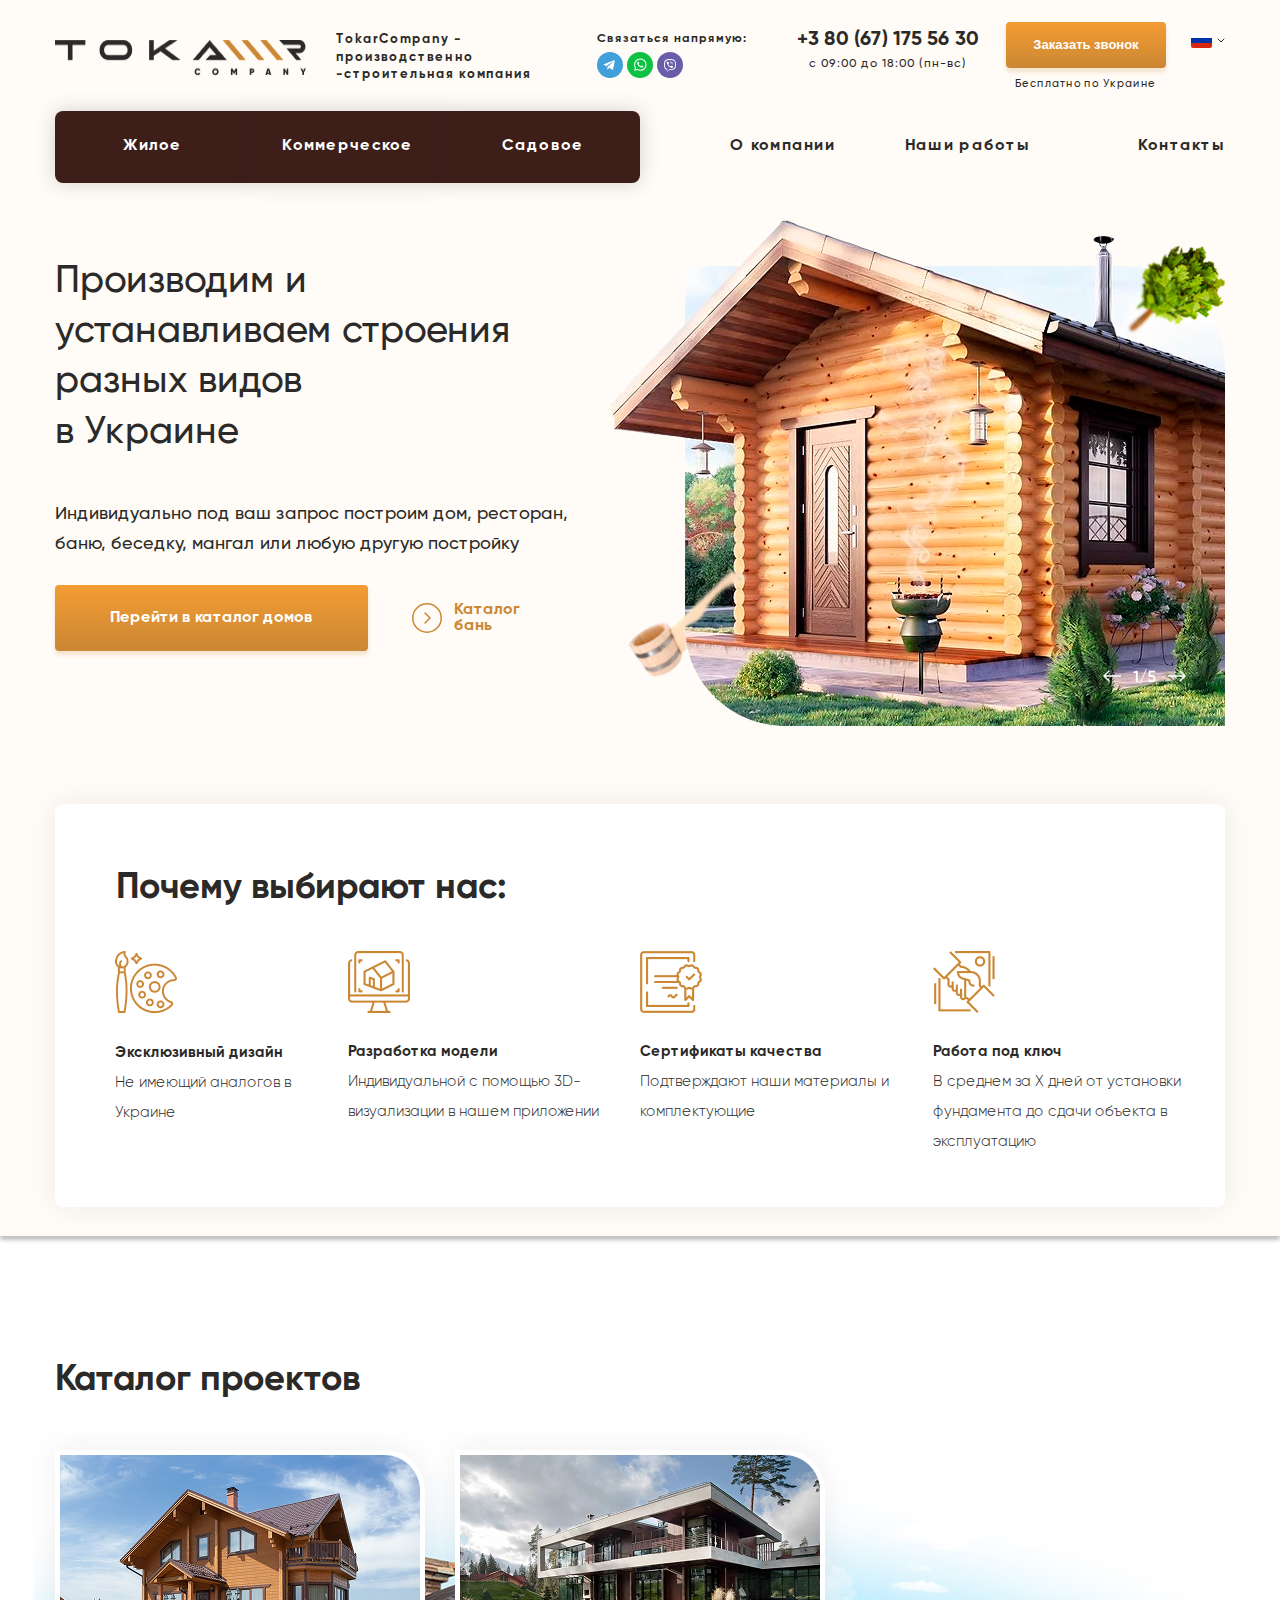
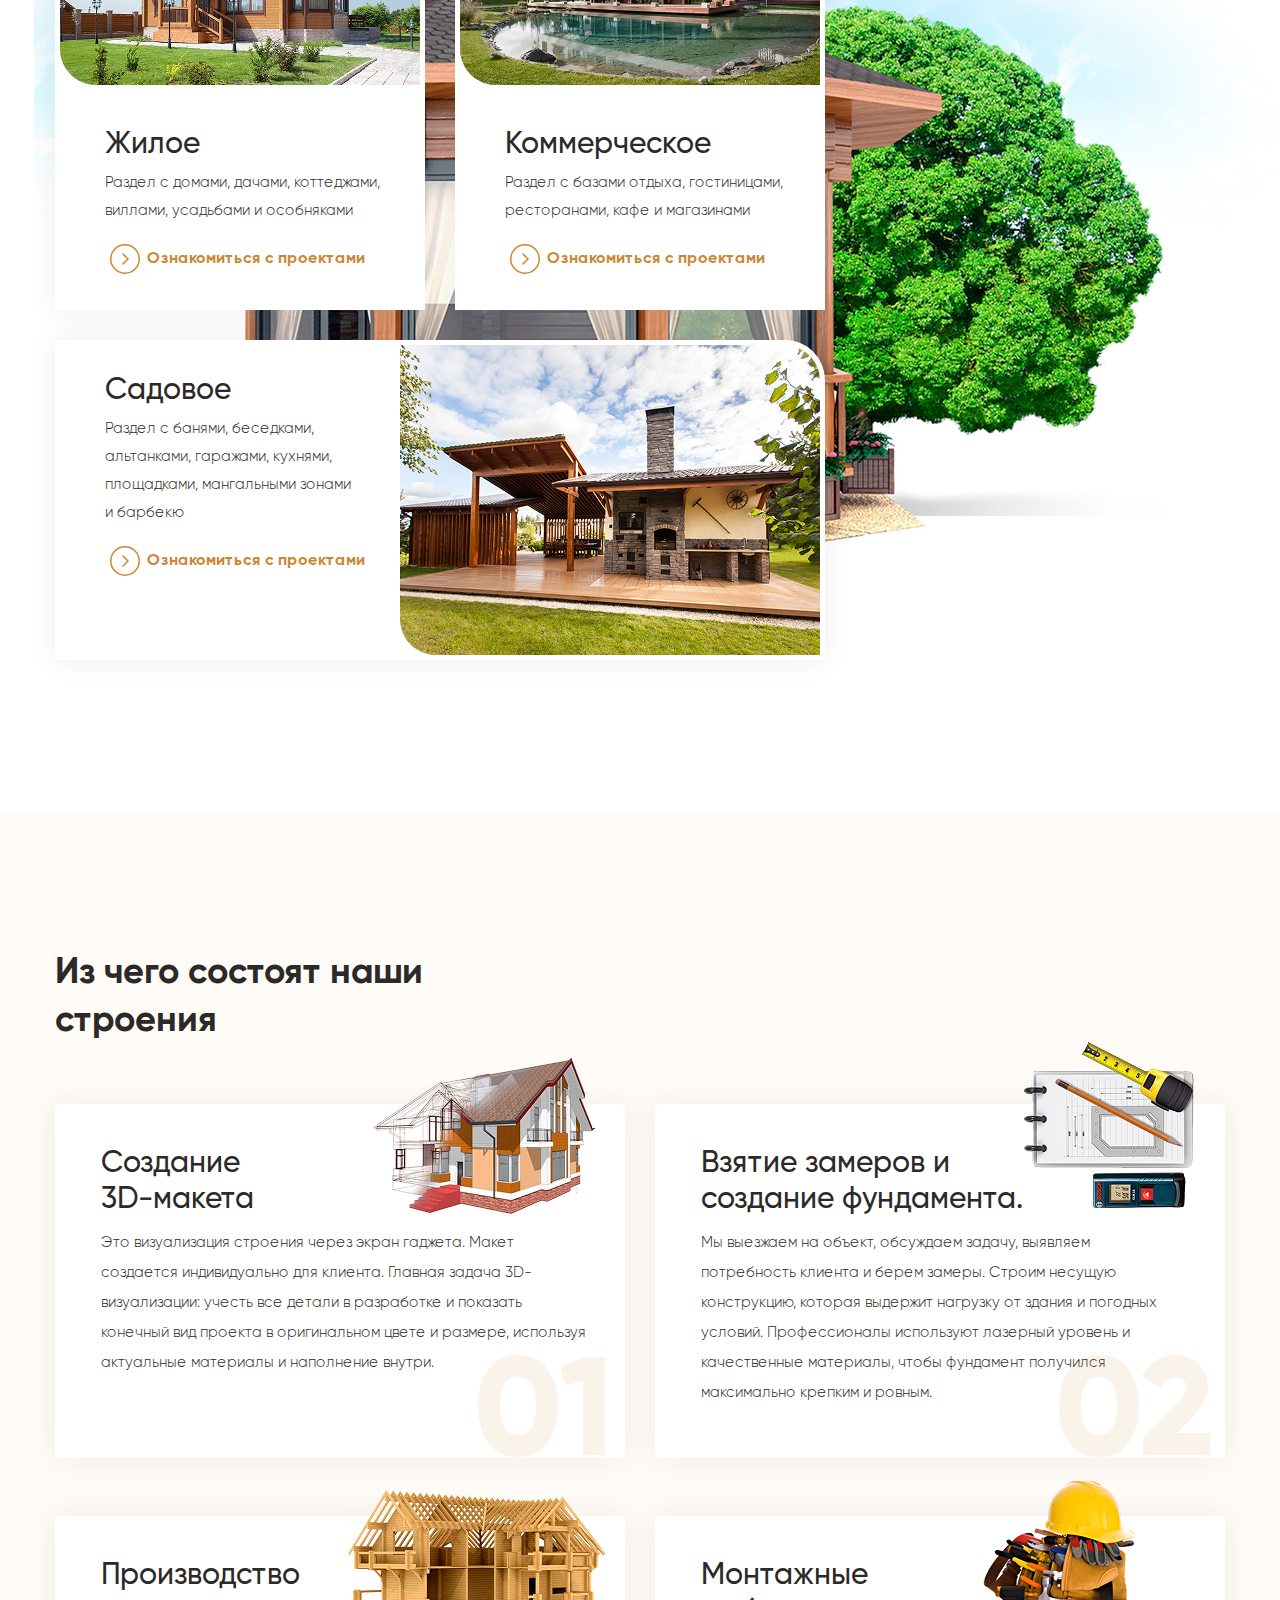
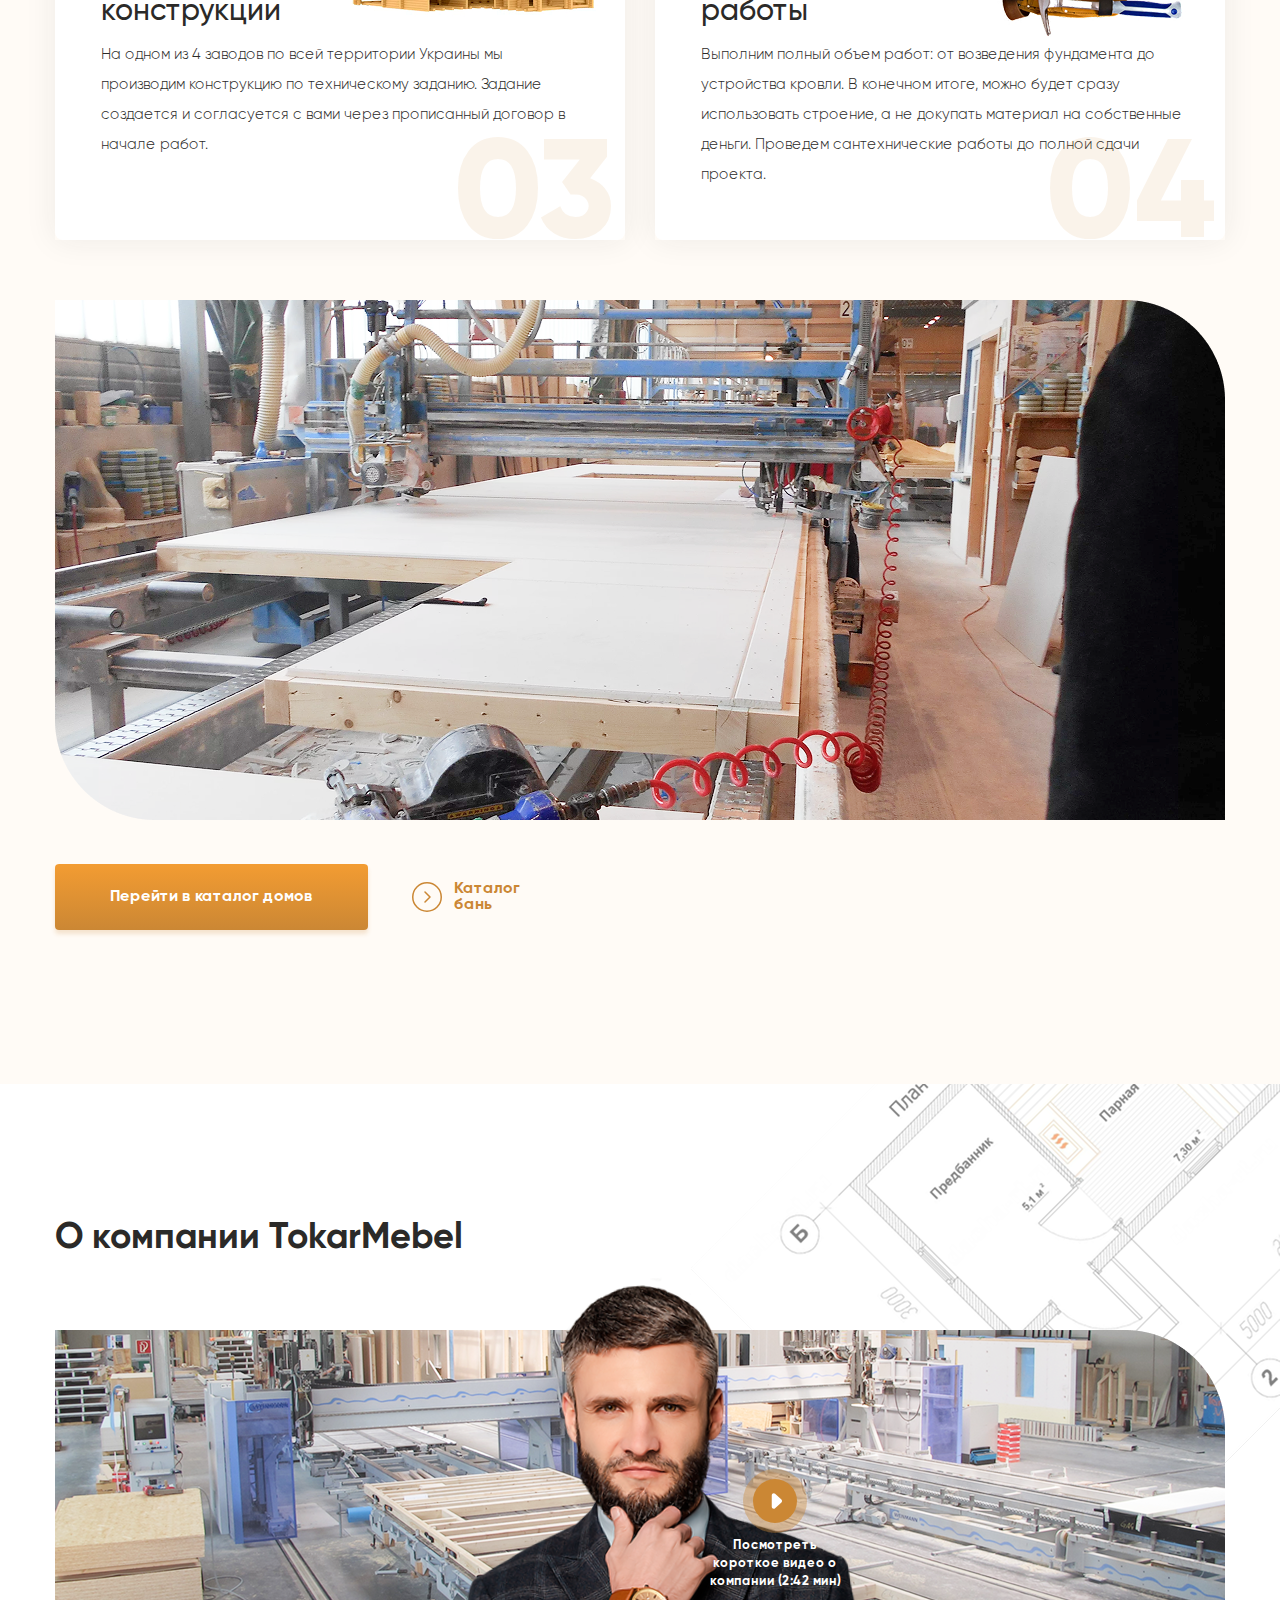
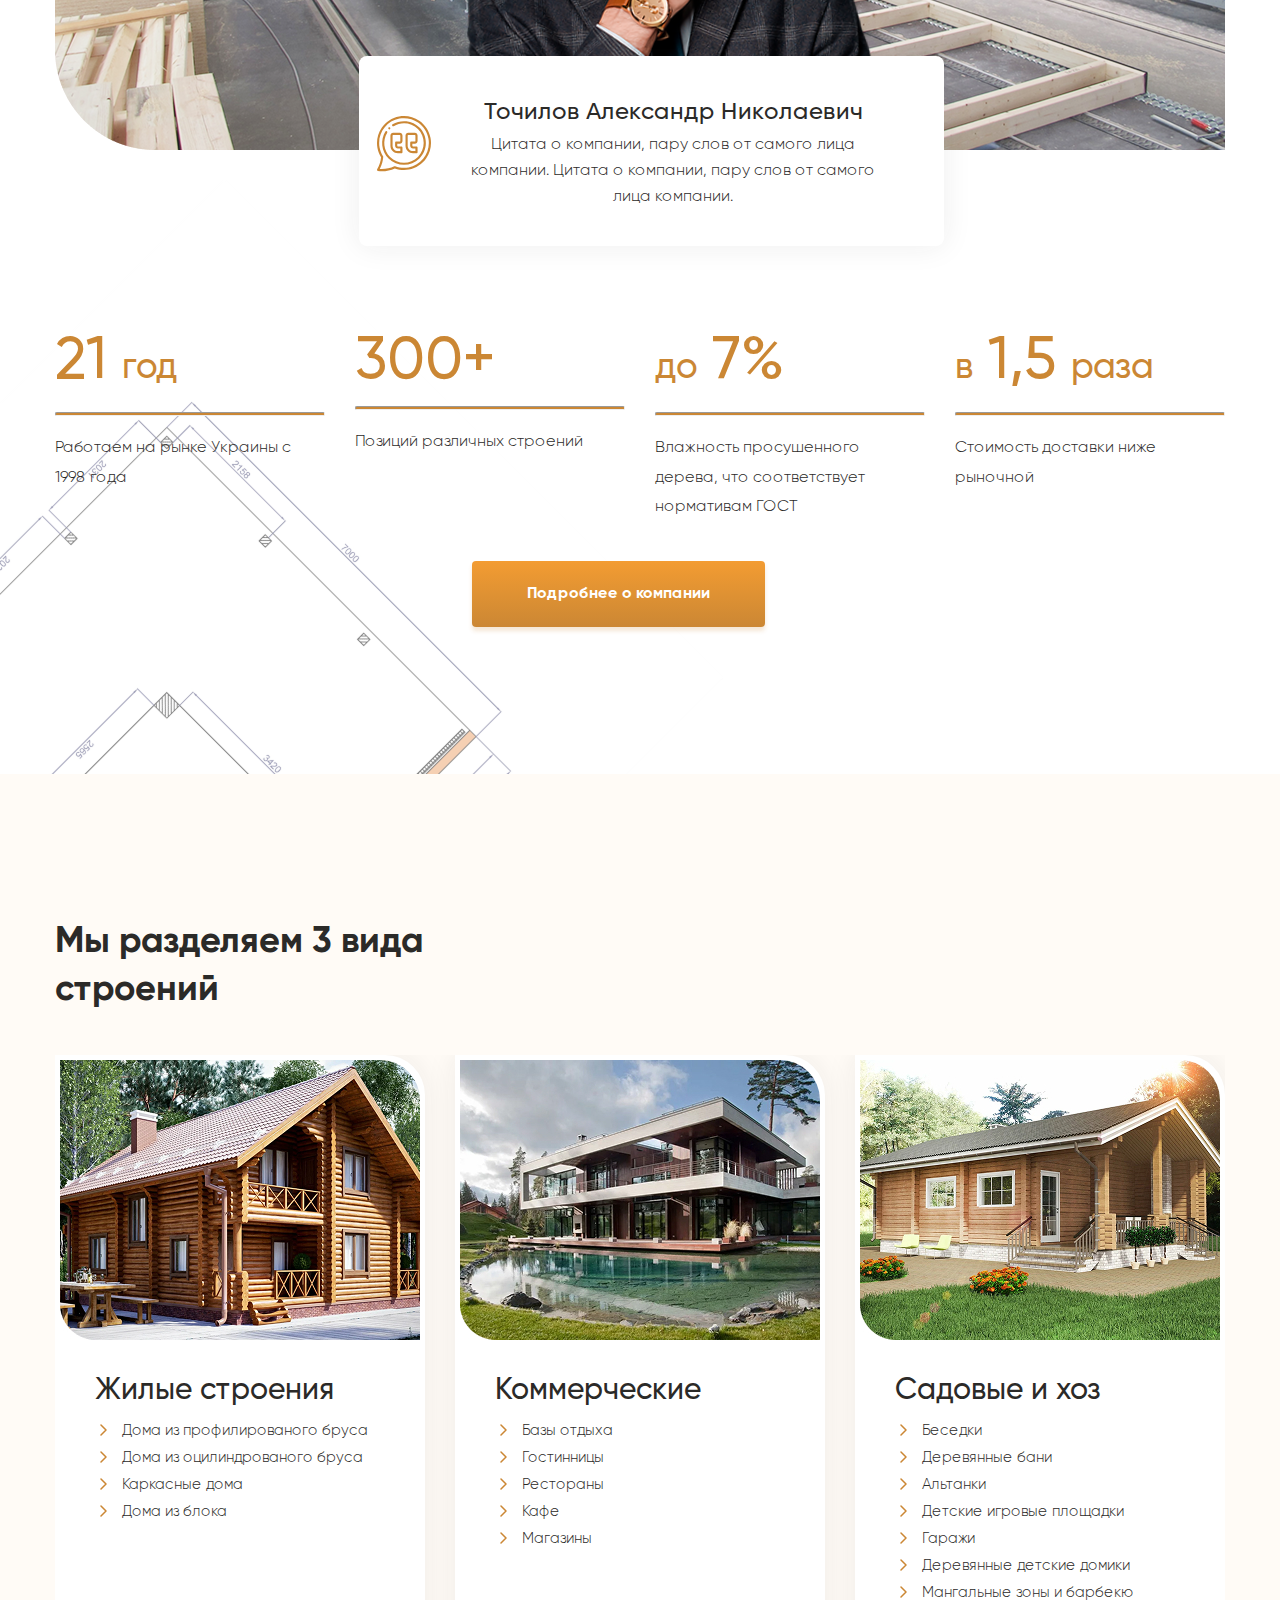
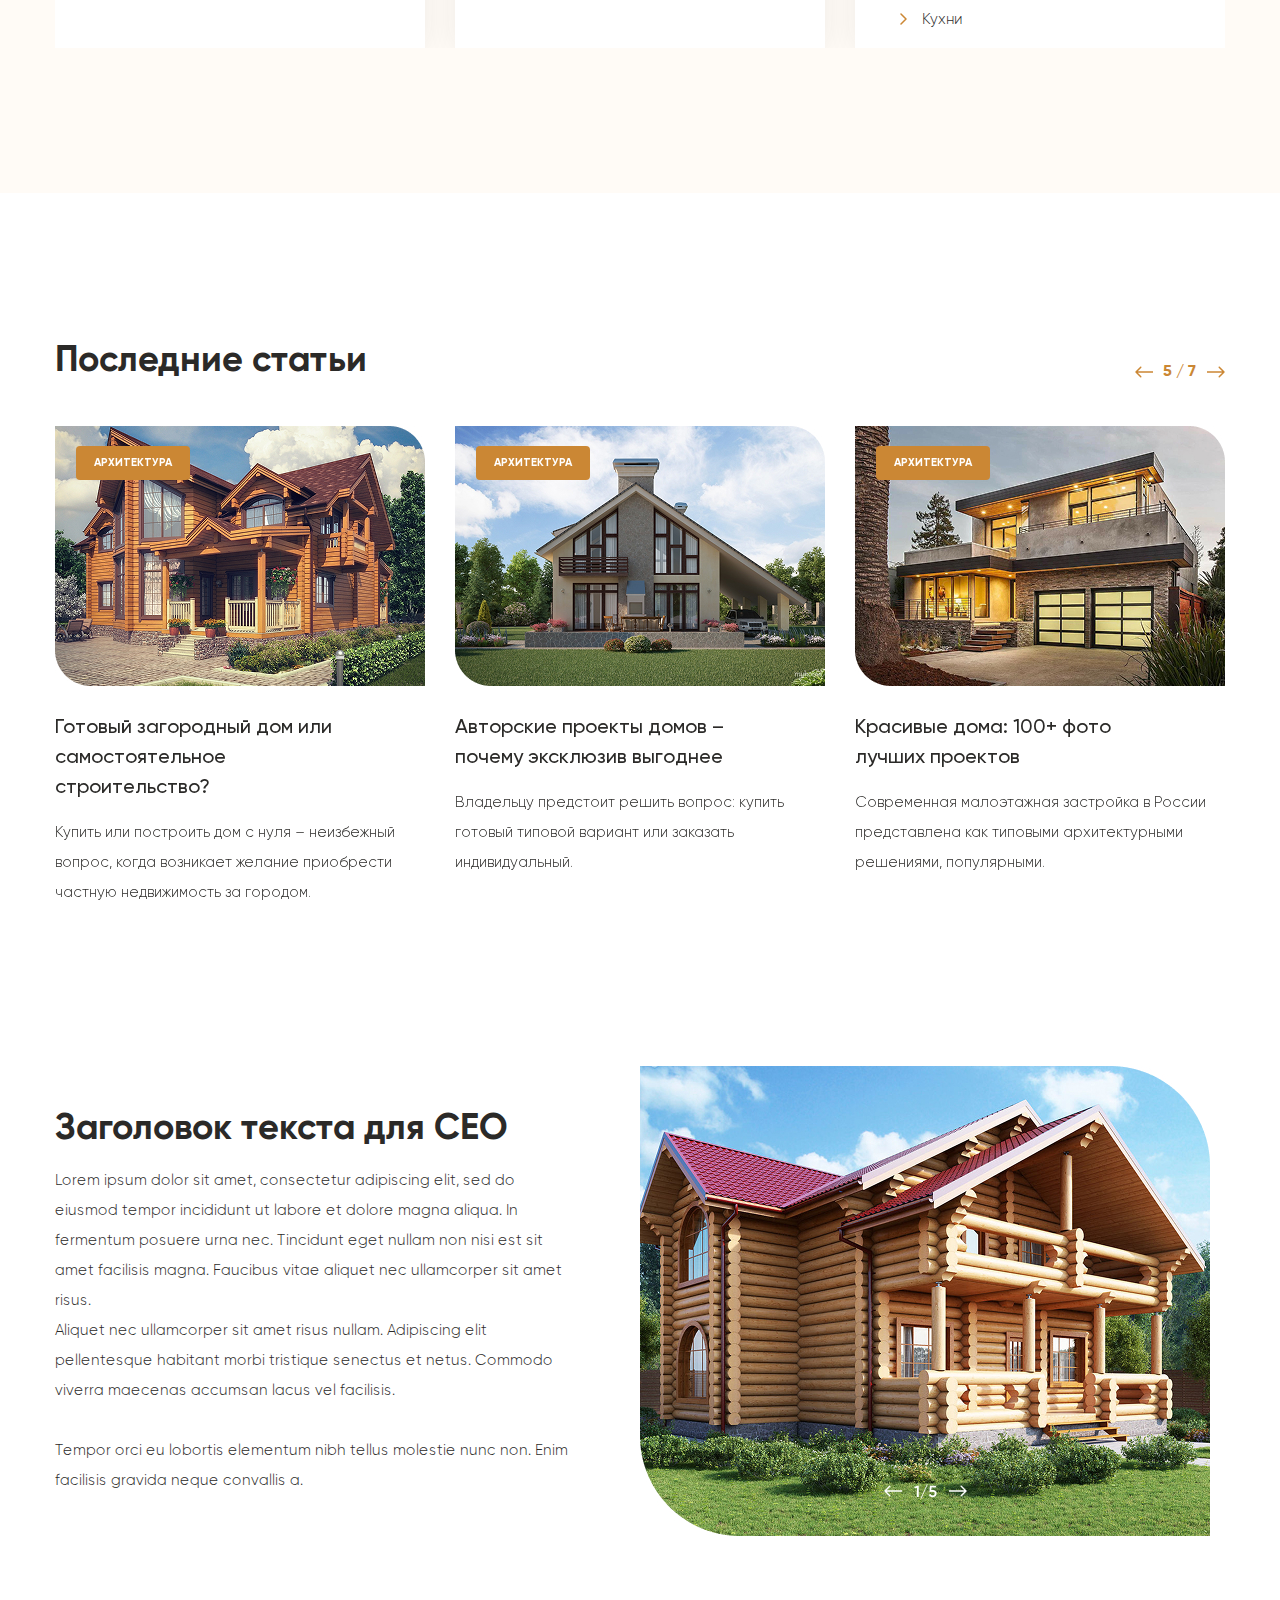
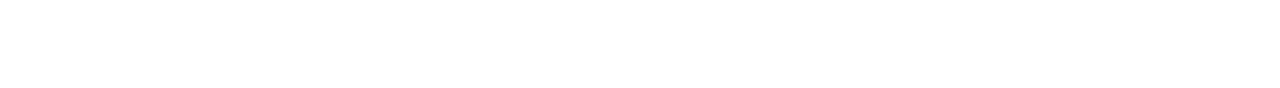
==== commit acff8569: "add header" ====
--- a/index.html
+++ b/index.html
@@ -5,6 +5,9 @@
     <meta charset="UTF-8">
     <meta name="viewport" content="width=device-width, initial-scale=1.0">
     <title>TokarCompany</title>
+    <link rel="stylesheet" href="css/owl.carousel.min.css">
+    <link rel="stylesheet" href="css/owl.theme.default.min.css">
+    <link rel="stylesheet" href="css/header.css">
     <link rel="stylesheet" href="css/last_article.css">
     <link rel="stylesheet" href="css/style.css">
     <link rel="stylesheet" href="css/btn.css">
@@ -16,9 +19,9 @@
 
     <div class="wrapper">
 
-        <section class="header">
+        <section class="headers">
             <header class="center">
-                <div class="header-top">
+                <div class="header-top desktop-active">
                     <div class="logo">
                         <img src="images/logo.png" alt="logo">
                         <span>TokarCompany - производственно -строительная компания</span>
@@ -40,27 +43,36 @@
                             <p class="work-to">с 09:00 до 18:00 (пн-вс)</p>
                         </div>
                         <div>
-                            <a class="ordercall-btn">Заказать звонок</a>
+                            <button id="call" class="ordercall-btn">Заказать звонок</button>
+                            <!-- <a class="ordercall-btn">Заказать звонок</a> -->
                             <p class="call-free">Бесплатно по Украине</p>
                         </div>
                     </div>
                     <div class="switch-language">
-                        <img src="" alt="">
-                    </div>
-                </div>
-                <div class="header-bottom">
+                        <img src="images/lang.svg" alt="lang" title="Смена языка">
+                    </div>
+                </div>
+                <div class="header-bottom desktop-active">
                     <nav class="menu">
-                        <ul class="color-brown">
-                            <li><a href="#">Жилое</a></li>
-                            <li><a href="#">Коммерческое</a></li>
-                            <li><a href="#">Садовое</a></li>
-                            <!-- </ul>
-                        <ul class="color-white"> -->
-                            <li><a href="#">О компании</a></li>
-                            <li><a href="#">Наши работы</a></li>
-                            <li><a href="#">Контакты</a></li>
+                        <ul class="color">
+                            <li class="brown"><a href="#">Жилое</a></li>
+                            <li class="brown"><a href="#">Коммерческое</a></li>
+                            <li class="brown"><a href="#">Садовое</a></li>
+                            <li class="white"><a href="about_company.html">О компании</a></li>
+                            <li class="white"><a href="#">Наши работы</a></li>
+                            <li class="white"><a href="contacts.html">Контакты</a></li>
                         </ul>
                     </nav>
+                </div>
+                <div class="mobile-active">
+                    <div class="hed-top center">
+                        <img src="images/burger.svg" alt="burger" title="Меню">
+                        <img src="images/logo.png" alt="logo">
+                        <img src="images/phone_header.svg" alt="phone_header" title="Связаться">
+                    </div>
+                    <div class="hed-bot center">
+                        <h2>TokarCompany - производственно -строительная компания</h2>
+                    </div>
                 </div>
             </header>
         </section>
@@ -265,7 +277,8 @@
                         </div>
                     </div>
                     <div class="play">
-                        <a href="#"><img src="images/about-play.svg" alt="play"></a>
+                        <a href="https://www.youtube.com/watch?v=uTw5Y7iEkjA" target="_blank"><img
+                                src="images/about-play.svg" alt="play"></a>
                         <p>
                             Посмотреть короткое видео о компании (2:42 мин)
                         </p>
@@ -295,7 +308,7 @@
                     </div>
                 </div>
                 <div class="btn-wrap">
-                    <a class="btn-catalog" href="#">Подробнее о компании</a>
+                    <a class="btn-catalog" href="about_company.html">Подробнее о компании</a>
                 </div>
             </div>
         </section>
@@ -344,47 +357,128 @@
             <div class="article-box center">
                 <div class="slider">
                     <h3>Последние статьи</h3>
-                    <img src="images/slider.svg" alt="slider" title="Переключатель слайдов">
-                </div>
-                <div class="boxs">
-                    <div class="box">
-                        <div class="box-image">
-                            <img src="images/article1.jpg" alt="article1">
-                            <span>
-                                Архитектура
-                            </span>
-                        </div>
-                        <div class="txt">
-                            <h5>Готовый загородный дом или самостоятельное строительство?</h5>
-                            <p>Купить или построить дом с нуля – неизбежный вопрос, когда возникает желание приобрести
-                                частную недвижимость за городом. </p>
-                        </div>
-                    </div>
-                    <div class="box">
-                        <div class="box-image">
-                            <img src="images/article2.jpg" alt="article2">
-                            <span>
-                                Архитектура
-                            </span>
-                        </div>
-                        <div class="txt">
-                            <h5>Авторские проекты домов – почему эксклюзив выгоднее</h5>
-                            <p>Владельцу предстоит решить вопрос: купить готовый типовой вариант или заказать
-                                индивидуальный. </p>
-                        </div>
-                    </div>
-                    <div class="box">
-                        <div class="box-image">
-                            <img src="images/article3.jpg" alt="article3">
-                            <span>
-                                Архитектура
-                            </span>
-                        </div>
-                        <div class="txt">
-                            <h5>Красивые дома: 100+ фото лучших проектов</h5>
-                            <p>Современная малоэтажная застройка в России представлена как типовыми архитектурными
-                                решениями, популярными.</p>
-                        </div>
+                    <div class="custom desktop-active">
+                        <img class="customPrevBtn " src="images/ArrowPrev.svg" alt="prev" title="Переключатель слайда">
+                        <div id="counter" class="colo"></div>
+                        <img class="customNextBtn" src="images/ArrowNext.svg" alt="next" title="Переключатель слайда">
+                    </div>
+                </div>
+                <div class="owl-carousel boxs">
+                    <div>
+                        <div class="box">
+                            <div class="box-image">
+                                <img src="images/article1.jpg" alt="article1">
+                                <span>
+                                    Архитектура
+                                </span>
+                            </div>
+                            <div class="txt">
+                                <h5>Готовый загородный дом или самостоятельное строительство?</h5>
+                                <p>Купить или построить дом с нуля – неизбежный вопрос, когда возникает желание
+                                    приобрести
+                                    частную недвижимость за городом. </p>
+                            </div>
+                        </div>
+
+                    </div>
+                    <div>
+                        <div class="box">
+                            <div class="box-image">
+                                <img src="images/article2.jpg" alt="article2">
+                                <span>
+                                    Архитектура
+                                </span>
+                            </div>
+                            <div class="txt">
+                                <h5>Авторские проекты домов – почему эксклюзив выгоднее</h5>
+                                <p>Владельцу предстоит решить вопрос: купить готовый типовой вариант или заказать
+                                    индивидуальный. </p>
+                            </div>
+                        </div>
+                    </div>
+                    <div>
+                        <div class="box">
+                            <div class="box-image">
+                                <img src="images/article3.jpg" alt="article3">
+                                <span>
+                                    Архитектура
+                                </span>
+                            </div>
+                            <div class="txt">
+                                <h5>Красивые дома: 100+ фото лучших проектов</h5>
+                                <p>Современная малоэтажная застройка в России представлена как типовыми архитектурными
+                                    решениями, популярными.</p>
+                            </div>
+                        </div>
+                    </div>
+                    <div>
+                        <div class="box">
+                            <div class="box-image">
+                                <img src="images/article1.jpg" alt="article1">
+                                <span>
+                                    Архитектура
+                                </span>
+                            </div>
+                            <div class="txt">
+                                <h5>Готовый загородный дом или самостоятельное строительство?</h5>
+                                <p>Купить или построить дом с нуля – неизбежный вопрос, когда возникает желание
+                                    приобрести
+                                    частную недвижимость за городом. </p>
+                            </div>
+                        </div>
+                    </div>
+                    <div>
+                        <div class="box">
+                            <div class="box-image">
+                                <img src="images/article2.jpg" alt="article2">
+                                <span>
+                                    Архитектура
+                                </span>
+                            </div>
+                            <div class="txt">
+                                <h5>Авторские проекты домов – почему эксклюзив выгоднее</h5>
+                                <p>Владельцу предстоит решить вопрос: купить готовый типовой вариант или заказать
+                                    индивидуальный. </p>
+                            </div>
+                        </div>
+                    </div>
+                    <div>
+                        <div class="box">
+                            <div class="box-image">
+                                <img src="images/article3.jpg" alt="article3">
+                                <span>
+                                    Архитектура
+                                </span>
+                            </div>
+                            <div class="txt">
+                                <h5>Красивые дома: 100+ фото лучших проектов</h5>
+                                <p>Современная малоэтажная застройка в России представлена как типовыми архитектурными
+                                    решениями, популярными.</p>
+                            </div>
+                        </div>
+                    </div>
+                    <div>
+                        <div class="box">
+                            <div class="box-image">
+                                <img src="images/article1.jpg" alt="article1">
+                                <span>
+                                    Архитектура
+                                </span>
+                            </div>
+                            <div class="txt">
+                                <h5>Готовый загородный дом или самостоятельное строительство?</h5>
+                                <p>Купить или построить дом с нуля – неизбежный вопрос, когда возникает желание
+                                    приобрести
+                                    частную недвижимость за городом. </p>
+                            </div>
+                        </div>
+                    </div>
+                </div>
+                <div class="ce">
+                    <div class="custom mobile-active">
+                        <img class="customPrevBtn " src="images/ArrowPrev.svg" alt="prev" title="Переключатель слайда">
+                        <div id="counterm" class="colo"></div>
+                        <img class="customNextBtn" src="images/ArrowNext.svg" alt="next" title="Переключатель слайда">
                     </div>
                 </div>
 
@@ -409,9 +503,56 @@
                 </div>
             </div>
         </section>
-
     </div>
 
+    <script src="https://cdnjs.cloudflare.com/ajax/libs/jquery/3.6.0/jquery.min.js"
+        integrity="sha512-894YE6QWD5I59HgZOGReFYm4dnWc1Qt5NtvYSaNcOP+u1T9qYdvdihz0PPSiiqn/+/3e7Jo4EaG7TubfWGUrMQ=="
+        crossorigin="anonymous" referrerpolicy="no-referrer"></script>
+    <script src="js/owl.carousel.min.js"></script>
+
+    <script>
+        $('.owl-carousel').owlCarousel({
+            loop: true,
+            margin: 30,
+            responsive: {
+                0: {
+                    items: 1
+                },
+                768: {
+                    items: 3
+                }
+            },
+            responsiveBaseElement: '.boxs',
+
+            onInitialized: counter, //When the plugin has initialized.
+            onTranslated: counter //When the translation of the stage has finished.
+        });
+        var owl = $('.owl-carousel');
+        owl.owlCarousel();
+        // Go to the next item
+        $('.customNextBtn').click(function () {
+            owl.trigger('next.owl.carousel', [800]);
+        })
+        // Go to the previous item
+        $('.customPrevBtn').click(function () {
+            // With optional speed parameter
+            // Parameters has to be in square bracket '[]'
+            owl.trigger('prev.owl.carousel', [800]);
+        });
+
+        function counter(event) {
+            var element = event.target;         // DOM element, in this example .owl-carousel
+            var items = event.item.count;     // Number of items
+            var item = event.item.index + 1;     // Position of the current item
+
+            // it loop is true then reset counter from 1
+            if (item > items) {
+                item = item - items
+            }
+            $('#counter').html(+ item + " / " + items)
+            $('#counterm').html(+ item + " / " + items)
+        }
+    </script>
 </body>
 
 </html>--- a/css/header.css
+++ b/css/header.css
@@ -0,0 +1,261 @@
+.headers {
+    background-color: var(--6);
+}
+
+.headers .header-top {
+    display: flex;
+    /* display: grid;
+    grid-template-columns: repeat(4, 1fr); */
+    padding-top: 22px;
+    margin-bottom: 18px;
+    align-items: center;
+}
+
+.headers .header-top .logo {
+    display: grid;
+    grid-template-columns: 1fr 1fr;
+    column-gap: 30px;
+    align-items: center;
+}
+
+.headers .header-top .logo img {
+    width: 251px;
+    height: 36px;
+}
+
+.headers .header-top .logo span {
+    font-weight: 600;
+    font-size: 13px;
+    line-height: 138%;
+    letter-spacing: 0.08em;
+    color: var(--1);
+}
+
+.headers .header-top .contact {
+    margin-right: 10px;
+    gap: 4px;
+    margin-left: 34px;
+    margin-bottom: 4px;
+    align-self: anchor-center;
+}
+
+.headers .header-top .contact span {
+    white-space: nowrap;
+    display: inline-block;
+}
+
+.headers .header-top .contact a {
+    text-decoration: none;
+}
+
+.headers .header-top .contact a img {
+    width: 26px;
+    height: 26px;
+}
+
+.headers .header-top .contact span {
+    font-weight: 600;
+    font-size: 12px;
+    line-height: 150%;
+    letter-spacing: 0.08em;
+    color: var(--1);
+    margin-right: 40px;
+    margin-bottom: 4px;
+}
+
+.headers .header-top .work-time {
+    display: flex;
+    margin-right: 25px;
+}
+
+.headers .header-top .work-time div:first-of-type {
+    margin-right: 27px;
+}
+
+.headers .header-top .work-time .number {
+    display: inline-block;
+    font-weight: 700;
+    font-size: 20px;
+    line-height: 80%;
+    color: var(--1);
+    text-decoration: none;
+    margin-bottom: 7px;
+    padding-top: 10px;
+    white-space: nowrap;
+}
+
+.headers .header-top .work-time .work-to {
+    font-weight: 400;
+    font-size: 12px;
+    line-height: 150%;
+    letter-spacing: 0.08em;
+    color: var(--1);
+    text-align: center;
+}
+
+.headers .header-top .work-time .ordercall-btn {
+    border: none;
+    outline: none;
+    font-weight: 700;
+    font-size: 13px;
+    line-height: 123%;
+    text-align: center;
+    color: var(--3);
+    width: 160px;
+    height: 46px;
+    border-radius: 4px;
+    box-shadow: 0 4px 4px 0 rgba(203, 135, 52, 0.2);
+    background: linear-gradient(180deg, #f39c32 0%, #cb8734 100%);
+}
+
+.headers .header-top .work-time .call-free {
+    font-weight: 400;
+    font-size: 11px;
+    line-height: 164%;
+    letter-spacing: 0.08em;
+    color: var(--1);
+    text-align: center;
+    margin-top: 7px;
+}
+
+.headers .header-top .switch-language {
+    align-self: self-start;
+}
+
+.headers .header-top .switch-language img {
+    vertical-align: -14px;
+}
+
+.headers .header-bottom {
+    padding-bottom: 37px;
+}
+
+.headers .header-bottom .menu .color {
+    display: grid;
+    grid-template-columns: repeat(6, 1fr);
+}
+
+.headers .header-bottom .menu .color .brown:first-of-type {
+    border-radius: 8px 0 0 8px;
+}
+
+.headers .header-bottom .menu .color .brown:nth-of-type(2) {
+    border-radius: 0;
+}
+
+.headers .header-bottom .menu .color .brown:nth-of-type(3) {
+    border-radius: 0 8px 8px 0;
+}
+
+
+.headers .header-bottom .menu .color .brown {
+    border-radius: 8px;
+    height: 72px;
+    box-shadow: 0 0 20px 0 rgba(43, 42, 40, 0.2);
+    background: var(--7);
+    display: flex;
+    justify-content: space-around;
+    align-items: center;
+}
+
+.headers .header-bottom .menu .color .brown a {
+    font-weight: 700;
+    font-size: 16px;
+    line-height: 146%;
+    letter-spacing: 0.08em;
+    color: var(--3);
+}
+
+.headers .header-bottom .menu .color .white {
+    height: 72px;
+    background: var(--6);
+    display: flex;
+    justify-content: space-around;
+    align-items: center;
+    justify-self: end;
+}
+
+.headers .header-bottom .menu .color .white a {
+    font-weight: 700;
+    font-size: 16px;
+    line-height: 146%;
+    letter-spacing: 0.08em;
+    color: var(--1);
+}
+
+.headers .header-bottom .menu .color li a {
+    text-decoration: none;
+}
+
+.headers .mobile-active {
+    display: none;
+}
+
+.headers .hed-top {
+    display: grid;
+    grid-template-columns: 1fr 1fr 1fr;
+    align-items: center;
+    height: 55px;
+}
+
+.headers .hed-top img:nth-of-type(1) {
+    justify-self: start;
+}
+
+.headers .hed-top img:nth-of-type(2) {
+    justify-self: center;
+    width: 100%;
+    max-width: 100%;
+}
+
+.headers .hed-top img:nth-of-type(3) {
+    justify-self: end;
+    border: 1px solid var(--5);
+    border-radius: 2px;
+    width: 22px;
+    height: 22px;
+    padding: 8px;
+}
+
+.headers .hed-bot h2 {
+    font-weight: 600;
+    font-size: 11px;
+    line-height: 164%;
+    letter-spacing: 0.08em;
+    text-align: center;
+    color: var(--1);
+    padding-bottom: 10px;
+}
+
+@media screen and (max-width: 1200px) {
+    .headers .header-top .contact span {
+        margin-right: 10px;
+    }
+
+    .headers .header-top .logo img {
+        width: 100%;
+        max-width: 100%;
+    }
+}
+
+@media screen and (max-width: 1024px) {
+    .headers .desktop-active {
+        display: none;
+    }
+
+    .headers .mobile-active {
+        display: block;
+    }
+}
+
+@media screen and (max-width: 768px){
+    .headers .hed-bot h2 {
+        padding-bottom: 0;
+    }
+}
+
+@media screen and (max-width: 425px){
+    .headers .hed-top img:nth-of-type(2) {
+        width: 147px;
+    }
+}--- a/css/last_article.css
+++ b/css/last_article.css
@@ -15,16 +15,41 @@
     color: var(--1);
 }
 
-.last-article .article-box .slider img {
+.last-article .article-box .slider .custom {
     justify-self: end;
     align-self: flex-end;
     padding-bottom: 6px;
+    display: flex;
+    flex-direction: row;
+}
+
+.last-article .article-box .slider .custom .colo,
+.last-article .article-box .custom .colo {
+    font-weight: 600;
+    font-size: 16px;
+    line-height: 100%;
+    color: var(--5);
+}
+
+.last-article .article-box .slider .custom img,
+.last-article .article-box .custom img {
+    cursor: pointer;
+}
+
+.last-article .article-box .slider .custom img:first-of-type,
+.last-article .article-box .custom img:first-of-type {
+    margin-right: 10px;
+}
+
+.last-article .article-box .slider .custom img:last-of-type,
+.last-article .article-box .custom img:last-of-type  {
+    margin-left: 10px;
 }
 
 .last-article .article-box .boxs {
-    display: grid;
-    grid-template-columns: 1fr 1fr 1fr;
-    column-gap: 30px;
+    /* display: grid; */
+    /* grid-template-columns: 1fr 1fr 1fr; */
+    /* column-gap: 30px; */
     margin-top: 40px;
     margin-bottom: 142px;
 }
--- a/css/style.css
+++ b/css/style.css
@@ -141,118 +141,6 @@
     margin: 0 auto;
 }
 
-/* header */
-
-.header {
-    background-color: var(--6);
-}
-
-.header .header-top {
-    display: grid;
-    grid-template-columns: repeat(4, 1fr);
-    margin-top: 22px;
-}
-
-.header .header-top .logo {
-    display: grid;
-    grid-template-columns: 251px 255px;
-    column-gap: 30px;
-}
-
-.header .header-top .logo img {
-    width: 251px;
-    height: 36px;
-}
-
-.header .header-top .logo span {
-    font-weight: 600;
-    font-size: 13px;
-    line-height: 138%;
-    letter-spacing: 0.08em;
-    color: var(--1);
-}
-
-.header .header-top .contact {
-    display: flex;
-    flex-direction: row;
-    flex-wrap: wrap;
-    margin-right: 10px;
-    gap: 4px;
-    margin-left: 34px;
-}
-
-.header .header-top .contact a {
-    text-decoration: none;
-}
-
-.header .header-top .contact a img {
-    width: 26px;
-    height: 26px;
-}
-
-.header .header-top .contact span {
-    font-weight: 600;
-    font-size: 12px;
-    line-height: 150%;
-    letter-spacing: 0.08em;
-    color: var(--1);
-    margin-right: 40px;
-    margin-bottom: -20px;
-}
-
-.header .header-top .work-time .number {
-    font-weight: 700;
-    font-size: 20px;
-    line-height: 80%;
-    text-align: right;
-    color: var(--1);
-}
-
-.header .header-top .work-time .work-to {
-    font-weight: 400;
-    font-size: 12px;
-    line-height: 150%;
-    letter-spacing: 0.08em;
-    color: var(--1);
-}
-
-.header .header-top .work-time .ordercall-free {
-    font-weight: 700;
-    font-size: 13px;
-    line-height: 123%;
-    text-align: center;
-    color: var(--3);
-}
-
-.header .header-top .work-time .call-free {
-    font-weight: 400;
-    font-size: 11px;
-    line-height: 164%;
-    letter-spacing: 0.08em;
-    color: var(--1);
-}
-
-.header .header-bottom .menu .color-brown li {
-    border-radius: 8px;
-    width: 620px;
-    height: 72px;
-    box-shadow: 0 0 20px 0 rgba(43, 42, 40, 0.2);
-    background: var(--7);
-    display: flex;
-    justify-content: space-around;
-    align-items: center;
-    stroke-width: 1px;
-    stroke: #e5ebf2;
-}
-
-.header .header-bottom .menu .color-brown li a {
-    text-decoration: none;
-}
-
-/* first-container */
-
-/* head-content */
-
 .first-container {
     background-color: var(--6);
     border: 0px 1px 1px 1px solid #000;
@@ -334,8 +222,6 @@
     color: var(--1);
 }
 
-/* cat=proj */
-
 .cat-proj {
     background-image: url(../images/cot-proj.png);
     background-repeat: no-repeat;
@@ -432,8 +318,6 @@
 .cat-proj .content .boxs .box-item2 img {
     margin: 5px;
 }
-
-/* catalouge-projects */
 
 .catalouge-projects {
     background-color: var(--6);
@@ -546,8 +430,6 @@
     max-width: 100%;
     margin-bottom: 40px;
 }
-
-/* about-company */
 
 .about-company {
     position: relative;
@@ -703,8 +585,6 @@
     margin-right: 0;
 }
 
-/* type-buiding */
-
 .type-building {
     background: var(--6);
     padding-top: 145px;
@@ -783,8 +663,6 @@
     vertical-align: -6px;
 }
 
-/* last-article */
-
 .last-article .article-box .ceo {
     display: grid;
     grid-template-columns: 1fr 1fr;
@@ -809,6 +687,11 @@
     line-height: 200%;
     color: var(--1);
     padding-right: 67px;
+}
+
+.last-article .article-box .mobile-active {
+    display: none;
+
 }
 
 @media screen and (max-width: 1300px) {
@@ -884,6 +767,15 @@
 }
 
 @media screen and (max-width: 1024px) {
+    .first-container .head-content .left-content .btn-wrap {
+        flex-direction: column;
+    }
+
+    .first-container .head-content .left-content .btn-wrap a.btn-catalog {
+        margin-right: 0;
+        margin-bottom: 19px;
+    }
+
     .cat-proj {
         background-image: none;
     }
@@ -902,9 +794,51 @@
         display: none;
     }
 
+    .about-company .content .content-top .comments h4 {
+        margin-top: 10px;
+    }
+
+    .about-company .content .content-top .comments {
+        height: auto;
+    }
+
     .about-company .content .content-bottom {
         grid-template-columns: repeat(2, 1fr);
         row-gap: 30px;
+        margin-top: 204px;
+    }
+
+    
+
+    .last-article .article-box .ceo .ceo-txt .mobile-active {
+        display: block;
+        width: 100%;
+        max-width: 100%;
+        margin-top: 19px;
+        margin-bottom: 19px;
+    }
+
+    .last-article .article-box .ceo .ceo-img {
+        display: none;
+    }
+
+    .last-article .article-box .ceo {
+        display: flex;
+        flex-direction: column;
+    }
+
+    .last-article .article-box .ceo .ceo-txt h5 {
+        font-weight: 800;
+        font-size: 24px;
+        line-height: 125%;
+        text-align: center;
+        margin-bottom: 20px;
+        margin-left: 43px;
+        margin-right: 43px;
+    }
+
+    .last-article .article-box .ceo .ceo-txt p {
+        padding-right: 0;
     }
 }
 
@@ -942,14 +876,8 @@
         margin-bottom: 19px;
     }
 
-    .first-container .head-content .left-content .btn-wrap,
     .catalouge-projects .box-img .btn-wrap {
         flex-direction: column;
-    }
-
-    .first-container .head-content .left-content .btn-wrap a.btn-catalog {
-        margin-right: 0;
-        margin-bottom: 19px;
     }
 
     .first-container .head-content .left-content .mobile-active {
@@ -1133,6 +1061,14 @@
         display: none;
     }
 
+    .about-company .content .content-top .play {
+        display: none;
+    }
+
+    .about-company .content .content-bottom {
+        margin-top: 140px;
+    }
+    
     .about-company .content .content-bottom .box {
         margin-top: 61px;
     }
@@ -1192,45 +1128,23 @@
 
     .last-article .article-box .boxs {
         overflow: scroll;
+        margin-bottom: 10px;
     }
 
     .last-article .article-box .slider {
         display: block;
     }
 
-    .last-article .article-box .slider img {
+    .last-article .article-box .slider .desktop-active {
         display: none;
     }
 
-    .last-article .article-box .ceo {
+    .last-article .article-box .mobile-active {
         display: flex;
-        flex-direction: column;
-    }
-
-    .last-article .article-box .ceo .ceo-txt .mobile-active {
-        display: block;
-        width: 100%;
-        max-width: 100%;
-        margin-top: 19px;
-        margin-bottom: 19px;
-    }
-
-    .last-article .article-box .ceo .ceo-img {
-        display: none;
-    }
-
-    .last-article .article-box .ceo .ceo-txt h5 {
-        font-weight: 800;
-        font-size: 24px;
-        line-height: 125%;
-        text-align: center;
-        margin-bottom: 20px;
-        margin-left: 43px;
-        margin-right: 43px;
-    }
-
-    .last-article .article-box .ceo .ceo-txt p {
-        padding-right: 0;
+    }
+
+    .last-article .article-box .ce {
+        justify-items: center;
     }
 }
 
@@ -1253,7 +1167,7 @@
         margin-right: 0px;
     }
 
-    
+
 }
 
 @media screen and (max-width: 425px) {
--- a/css/btn.css
+++ b/css/btn.css
@@ -28,7 +28,8 @@
 .catalouge-projects .box-img .btn-wrap .btn-catalog-ban,
 .cat-proj .content .boxs .btn-wrap .btn-catalog-ban,
 .about .info .btn-wrap .btn-catalog-ban,
-.about .content .btn-wrap .btn-catalog-ban {
+.about .content .btn-wrap .btn-catalog-ban,
+.contacts .top-content .info .btn-wrap .btn-catalog-ban {
     font-weight: 600;
     font-size: 16px;
     line-height: 100%;
@@ -50,7 +51,8 @@
 .cat-proj .content .boxs .btn-wrap .btn-catalog-ban:hover,
 .about .info .btn-wrap .btn-catalog-ban:hover,
 .about .content .btn-wrap .btn-catalog-ban:hover,
-.about .content .btn-wrap .btn-catalog:hover {
+.about .content .btn-wrap .btn-catalog:hover,
+.contacts .top-content .info .btn-wrap .btn-catalog-ban:hover {
     transform: scale(1.2);
 }
 
@@ -58,18 +60,21 @@
 .catalouge-projects .box-img .btn-wrap .btn-catalog-ban img:first-of-type,
 .cat-proj .content .boxs .btn-wrap .btn-catalog-ban img:first-of-type,
 .about .info .btn-wrap .btn-catalog-ban img:first-of-type,
-.about .content .btn-wrap .btn-catalog-ban  img:first-of-type {
+.about .content .btn-wrap .btn-catalog-ban img:first-of-type,
+.contacts .top-content .info .btn-wrap .btn-catalog-ban img:first-of-type {
     position: absolute;
     top: 0;
     left: 0;
     height: 30px;
     width: 30px;
 }
+
 .first-container .head-content .left-content .btn-wrap .btn-catalog-ban img:last-of-type,
 .catalouge-projects .box-img .btn-wrap .btn-catalog-ban img:last-of-type,
 .cat-proj .content .boxs .btn-wrap .btn-catalog-ban img:last-of-type,
 .about .info .btn-wrap .btn-catalog-ban img:last-of-type,
-.about .content .btn-wrap .btn-catalog-ban img:last-of-type {
+.about .content .btn-wrap .btn-catalog-ban img:last-of-type,
+.contacts .top-content .info .btn-wrap .btn-catalog-ban img:last-of-type {
     position: absolute;
     top: 9px;
     left: 12px;
@@ -81,6 +86,14 @@
 .catalouge-projects .box-img .btn-wrap .btn-catalog-ban span,
 .cat-proj .content .boxs .btn-wrap .btn-catalog-ban span,
 .about .info .btn-wrap .btn-catalog-ban span,
-.about .content .btn-wrap .btn-catalog-ban span {
+.about .content .btn-wrap .btn-catalog-ban span,
+.contacts .top-content .info .btn-wrap .btn-catalog-ban span {
     margin-left: 42px;
 }
+
+
+@media screen and (max-width:425px) {
+    .first-container .head-content .left-content .btn-wrap .btn-catalog {
+        padding: 25px 20px;
+    }
+}